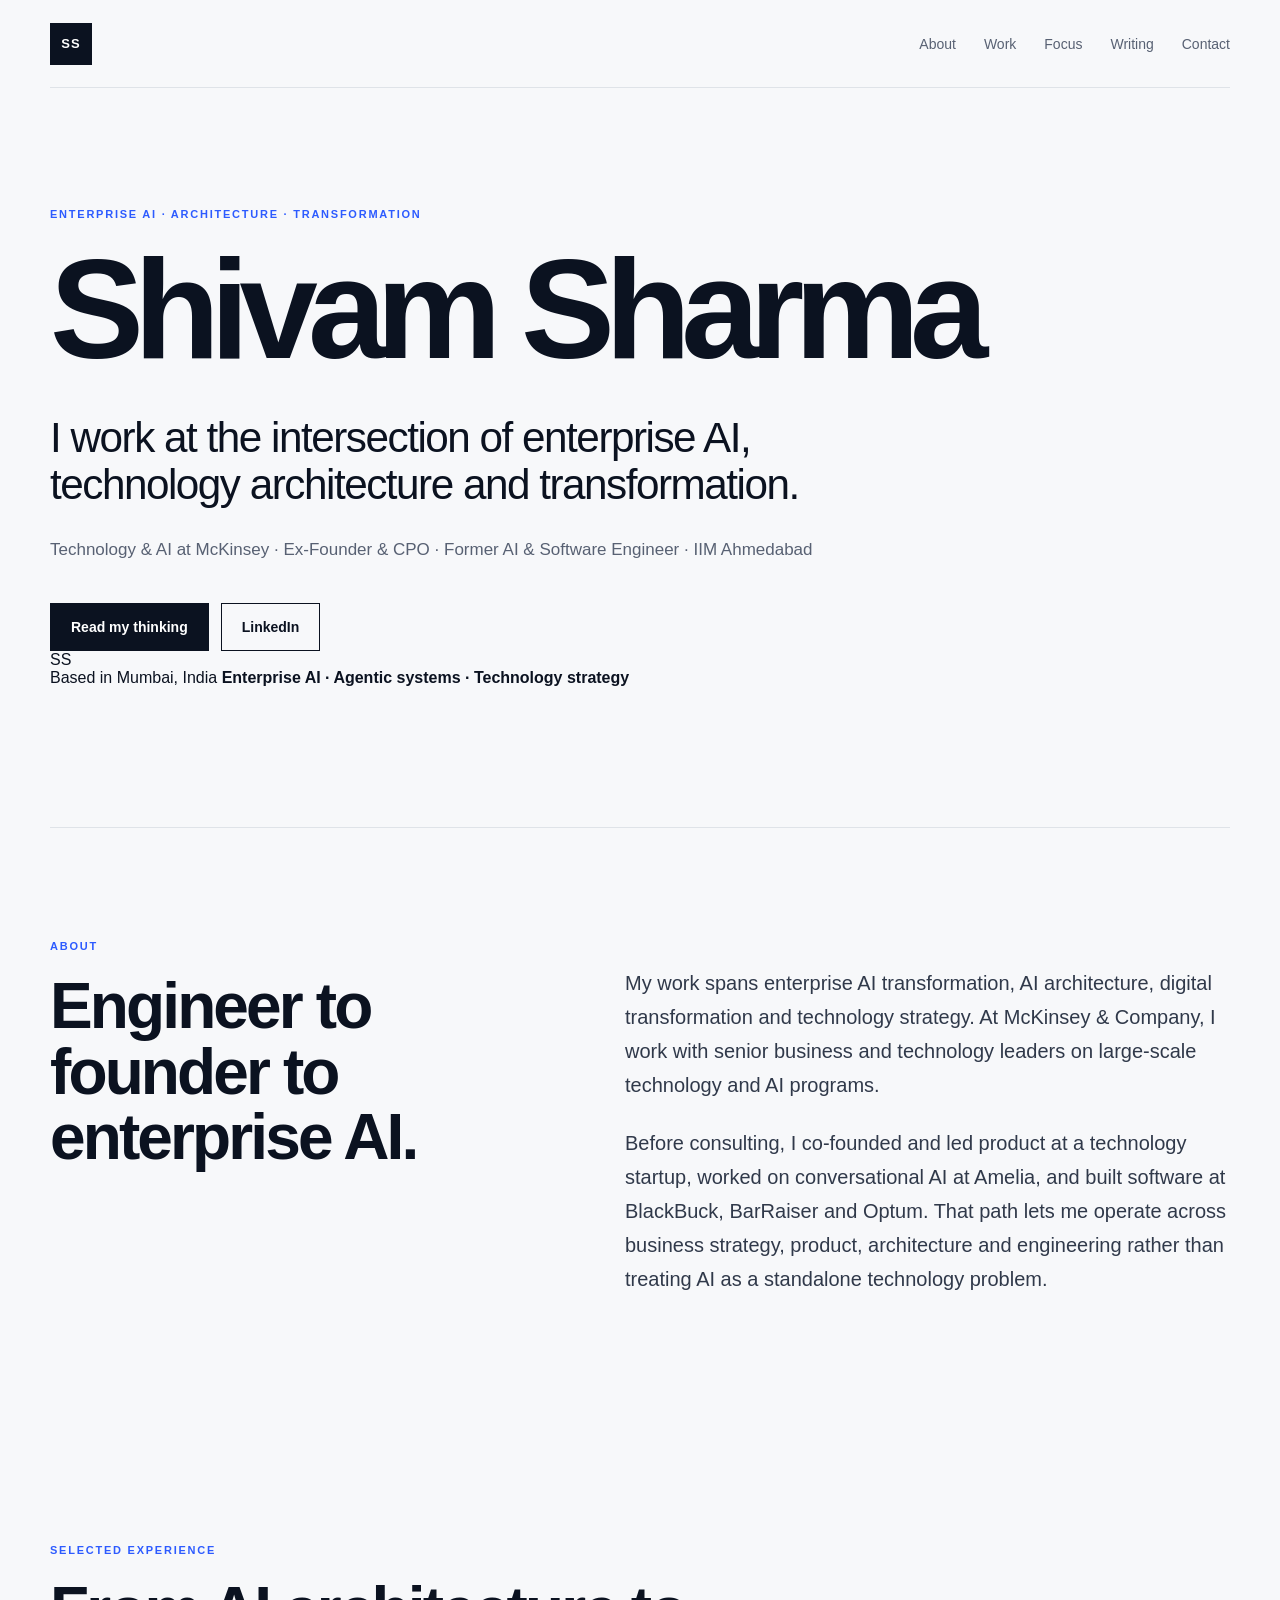
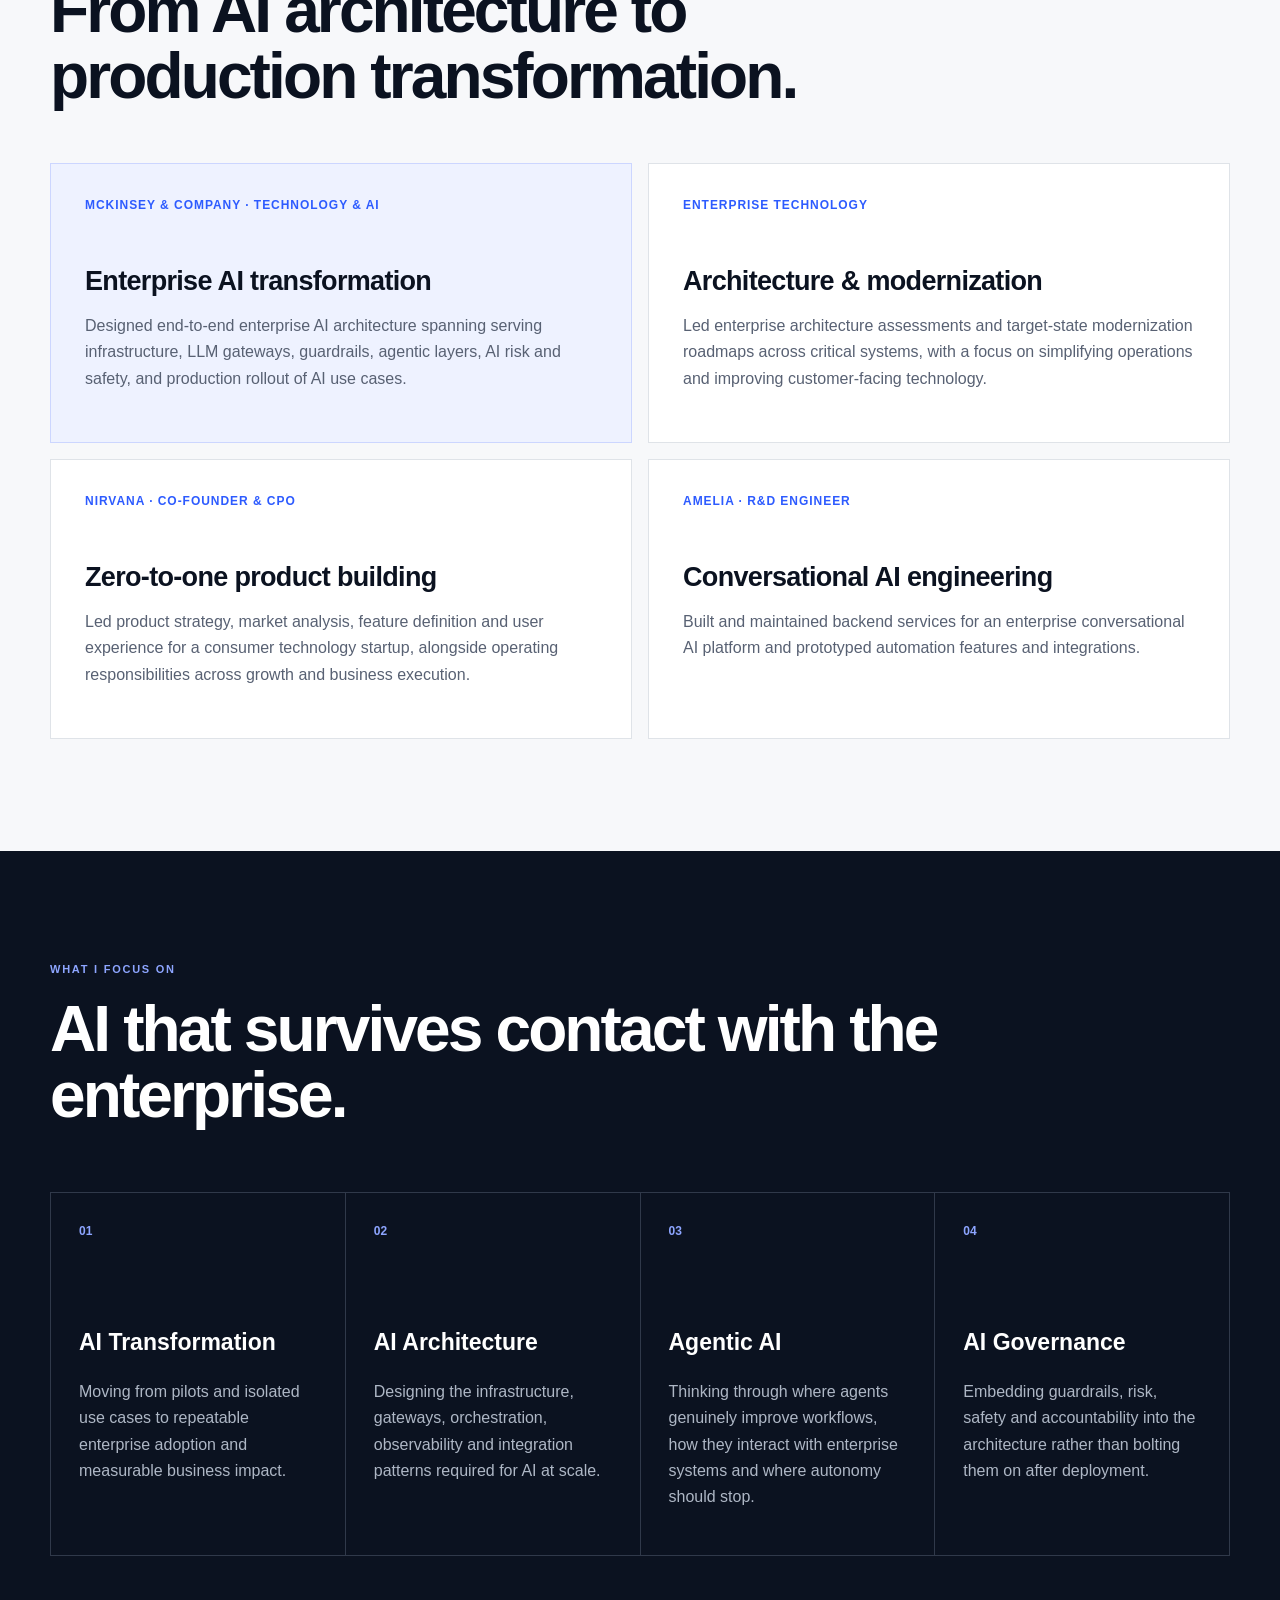
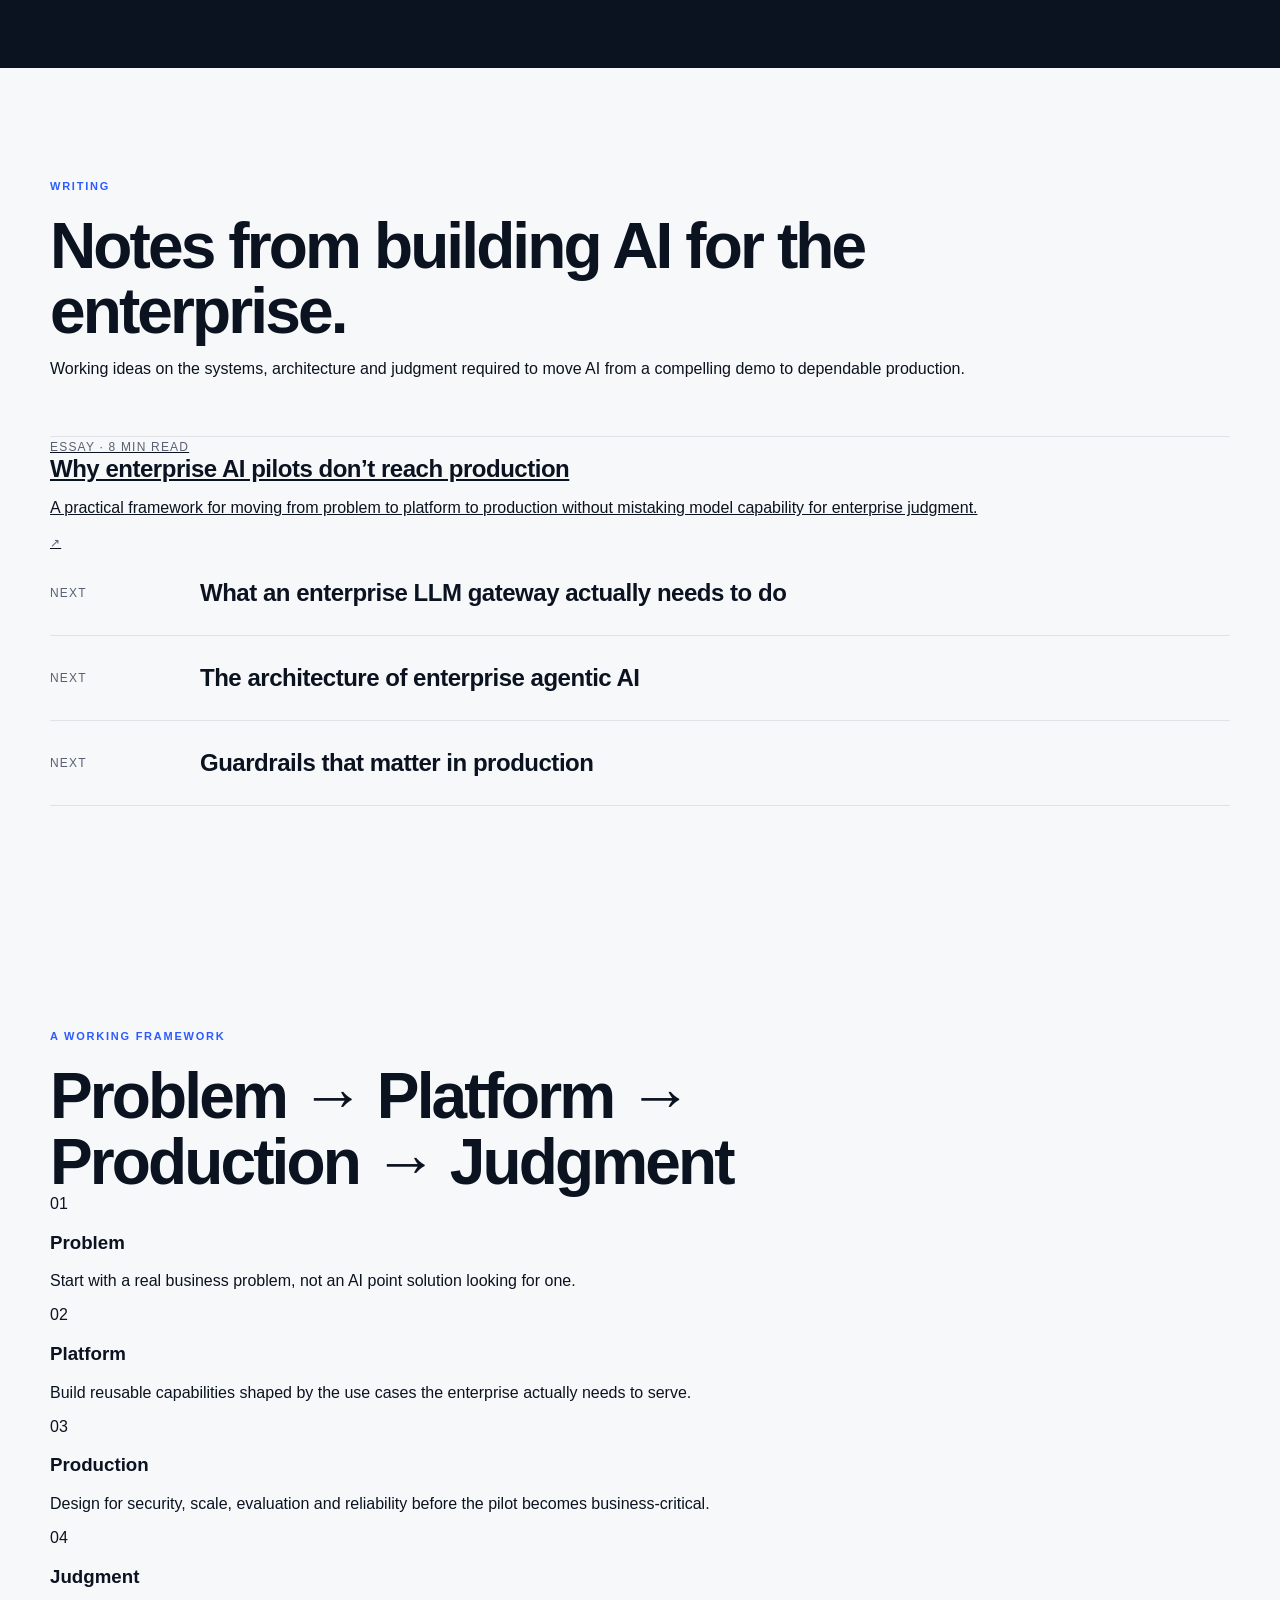
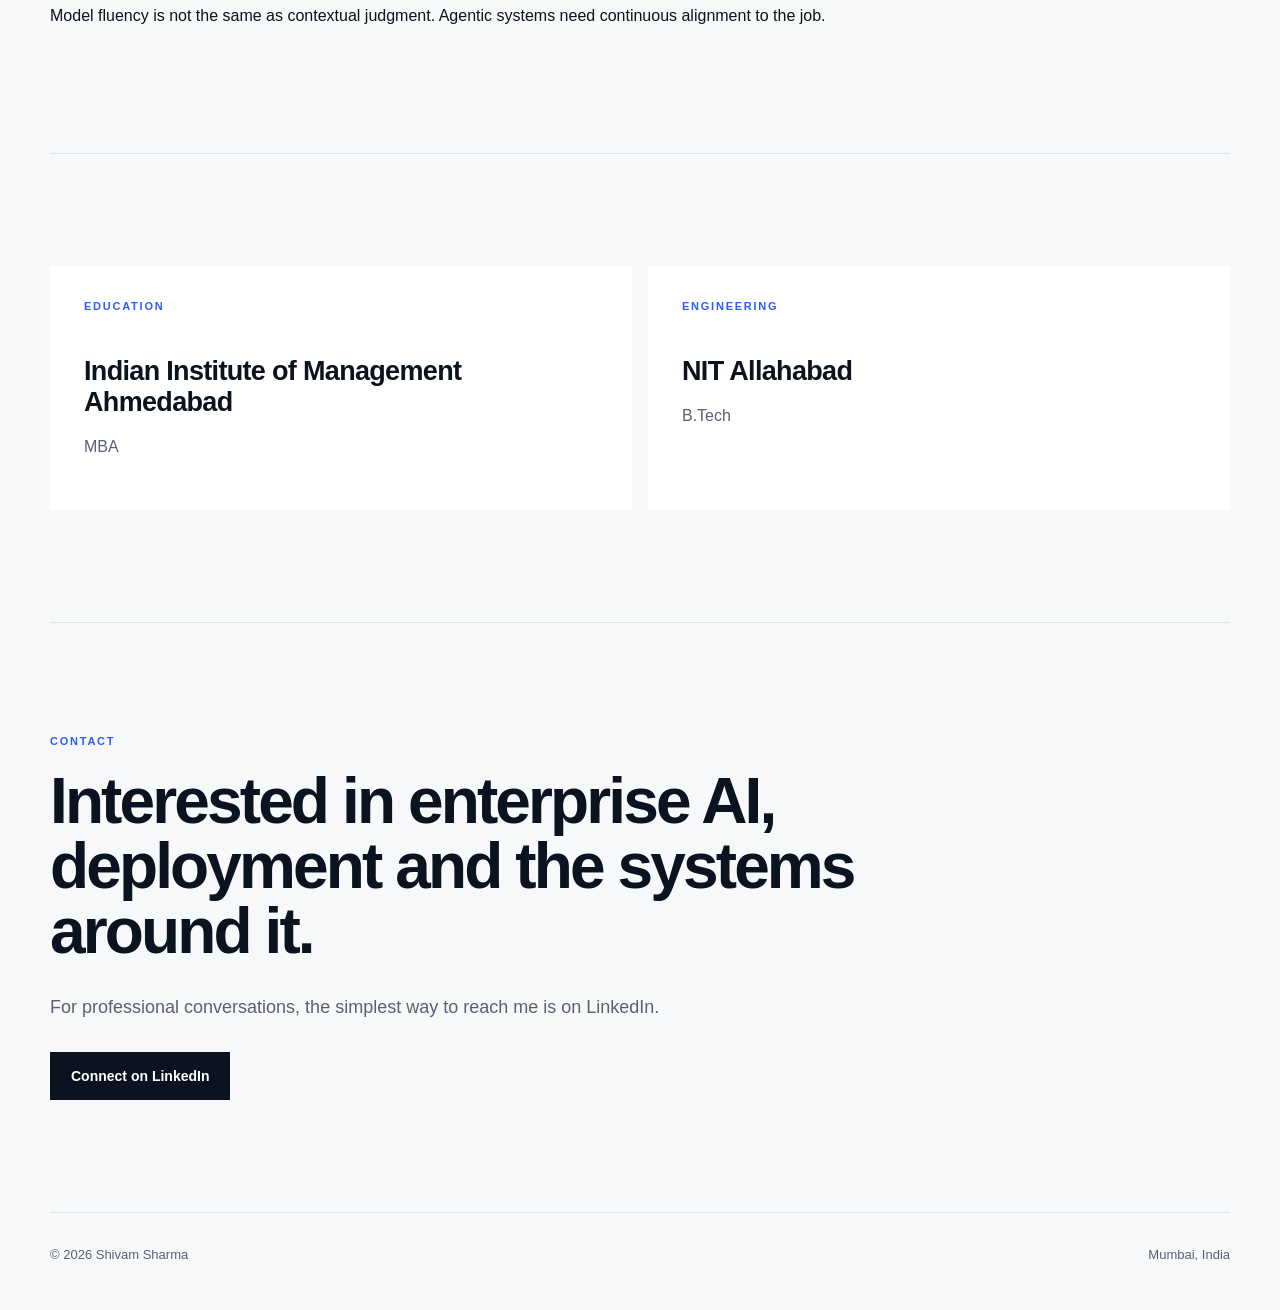
==== index.html @ 612da42a "Polish homepage layout and add first AI insight" ====
<!doctype html>
<html lang="en">
<head>
  <meta charset="utf-8" />
  <meta name="viewport" content="width=device-width, initial-scale=1" />
  <title>Shivam Sharma | Enterprise AI Transformation & Architecture</title>
  <meta name="description" content="Shivam Sharma works at the intersection of enterprise AI transformation, AI architecture and technology strategy. Technology & AI at McKinsey, former founder and CPO, former AI and software engineer, IIM Ahmedabad alumnus." />
  <meta name="robots" content="index,follow,max-image-preview:large,max-snippet:-1,max-video-preview:-1" />
  <meta name="author" content="Shivam Sharma" />
  <link rel="canonical" href="https://shivamsharma-site.vercel.app/" />
  <meta property="og:type" content="website" />
  <meta property="og:title" content="Shivam Sharma | Enterprise AI Transformation & Architecture" />
  <meta property="og:description" content="Enterprise AI transformation, AI architecture, agentic AI, technology strategy and production systems." />
  <meta property="og:url" content="https://shivamsharma-site.vercel.app/" />
  <meta property="og:locale" content="en_IN" />
  <meta name="twitter:card" content="summary" />
  <meta name="theme-color" content="#0b1220" />
  <link rel="stylesheet" href="styles.css" />
  <script type="application/ld+json">
  {
    "@context": "https://schema.org",
    "@type": "ProfilePage",
    "url": "https://shivamsharma-site.vercel.app/",
    "mainEntity": {
      "@type": "Person",
      "name": "Shivam Sharma",
      "url": "https://shivamsharma-site.vercel.app/",
      "sameAs": [
        "https://www.linkedin.com/in/moderntao",
        "https://github.com/shivamalpha"
      ],
      "jobTitle": "Technology and AI Consultant",
      "worksFor": {"@type": "Organization", "name": "McKinsey & Company"},
      "alumniOf": [
        {"@type": "CollegeOrUniversity", "name": "Indian Institute of Management Ahmedabad"},
        {"@type": "CollegeOrUniversity", "name": "NIT Allahabad"}
      ],
      "knowsAbout": [
        "Enterprise AI transformation",
        "AI architecture",
        "Agentic AI",
        "LLM gateways",
        "AI guardrails",
        "AI risk and safety",
        "Technology strategy",
        "Enterprise architecture",
        "Product management",
        "Software engineering"
      ]
    }
  }
  </script>
</head>
<body>
  <header class="site-header">
    <a class="brand" href="#top" aria-label="Shivam Sharma home">SS</a>
    <nav aria-label="Primary navigation">
      <a href="#about">About</a>
      <a href="#work">Work</a>
      <a href="#focus">Focus</a>
      <a href="#writing">Writing</a>
      <a href="#contact">Contact</a>
    </nav>
  </header>

  <main id="top">
    <section class="hero section hero-grid">
      <div class="hero-main">
        <div class="eyebrow">Enterprise AI · Architecture · Transformation</div>
        <h1>Shivam Sharma</h1>
        <p class="hero-copy">I work at the intersection of enterprise AI, technology architecture and transformation.</p>
        <p class="hero-proof">Technology & AI at McKinsey · Ex-Founder & CPO · Former AI & Software Engineer · IIM Ahmedabad</p>
        <div class="hero-actions">
          <a class="button primary" href="#writing">Read my thinking</a>
          <a class="button secondary" href="https://www.linkedin.com/in/moderntao" target="_blank" rel="noreferrer">LinkedIn</a>
        </div>
      </div>
      <aside class="hero-side" aria-label="Shivam Sharma profile">
        <div class="portrait-shell">
          <div class="portrait-placeholder">SS</div>
        </div>
        <div class="hero-side-copy">
          <span>Based in Mumbai, India</span>
          <strong>Enterprise AI · Agentic systems · Technology strategy</strong>
        </div>
      </aside>
    </section>

    <section id="about" class="section split">
      <div>
        <div class="section-label">About</div>
        <h2>Engineer to founder to enterprise AI.</h2>
      </div>
      <div class="prose">
        <p>My work spans enterprise AI transformation, AI architecture, digital transformation and technology strategy. At McKinsey & Company, I work with senior business and technology leaders on large-scale technology and AI programs.</p>
        <p>Before consulting, I co-founded and led product at a technology startup, worked on conversational AI at Amelia, and built software at BlackBuck, BarRaiser and Optum. That path lets me operate across business strategy, product, architecture and engineering rather than treating AI as a standalone technology problem.</p>
      </div>
    </section>

    <section id="work" class="section">
      <div class="section-label">Selected experience</div>
      <h2>From AI architecture to production transformation.</h2>
      <div class="cards">
        <article class="card featured">
          <div class="card-kicker">McKinsey & Company · Technology & AI</div>
          <h3>Enterprise AI transformation</h3>
          <p>Designed end-to-end enterprise AI architecture spanning serving infrastructure, LLM gateways, guardrails, agentic layers, AI risk and safety, and production rollout of AI use cases.</p>
        </article>
        <article class="card">
          <div class="card-kicker">Enterprise technology</div>
          <h3>Architecture & modernization</h3>
          <p>Led enterprise architecture assessments and target-state modernization roadmaps across critical systems, with a focus on simplifying operations and improving customer-facing technology.</p>
        </article>
        <article class="card">
          <div class="card-kicker">Nirvana · Co-Founder & CPO</div>
          <h3>Zero-to-one product building</h3>
          <p>Led product strategy, market analysis, feature definition and user experience for a consumer technology startup, alongside operating responsibilities across growth and business execution.</p>
        </article>
        <article class="card">
          <div class="card-kicker">Amelia · R&D Engineer</div>
          <h3>Conversational AI engineering</h3>
          <p>Built and maintained backend services for an enterprise conversational AI platform and prototyped automation features and integrations.</p>
        </article>
      </div>
    </section>

    <section id="focus" class="section dark-section">
      <div class="section-label">What I focus on</div>
      <h2>AI that survives contact with the enterprise.</h2>
      <div class="focus-grid">
        <div><span>01</span><h3>AI Transformation</h3><p>Moving from pilots and isolated use cases to repeatable enterprise adoption and measurable business impact.</p></div>
        <div><span>02</span><h3>AI Architecture</h3><p>Designing the infrastructure, gateways, orchestration, observability and integration patterns required for AI at scale.</p></div>
        <div><span>03</span><h3>Agentic AI</h3><p>Thinking through where agents genuinely improve workflows, how they interact with enterprise systems and where autonomy should stop.</p></div>
        <div><span>04</span><h3>AI Governance</h3><p>Embedding guardrails, risk, safety and accountability into the architecture rather than bolting them on after deployment.</p></div>
      </div>
    </section>

    <section id="writing" class="section">
      <div class="section-label">Writing</div>
      <div class="section-heading-row">
        <h2>Notes from building AI for the enterprise.</h2>
        <p>Working ideas on the systems, architecture and judgment required to move AI from a compelling demo to dependable production.</p>
      </div>
      <div class="writing-list">
        <a class="writing-feature" href="enterprise-ai-pilots-production.html">
          <span class="writing-meta">Essay · 8 min read</span>
          <div>
            <h3>Why enterprise AI pilots don’t reach production</h3>
            <p>A practical framework for moving from problem to platform to production without mistaking model capability for enterprise judgment.</p>
          </div>
          <span class="writing-arrow" aria-hidden="true">↗</span>
        </a>
        <article><span>Next</span><h3>What an enterprise LLM gateway actually needs to do</h3></article>
        <article><span>Next</span><h3>The architecture of enterprise agentic AI</h3></article>
        <article><span>Next</span><h3>Guardrails that matter in production</h3></article>
      </div>
    </section>

    <section class="section framework-preview">
      <div class="section-label">A working framework</div>
      <h2>Problem → Platform → Production → Judgment</h2>
      <div class="framework-grid">
        <div><span>01</span><h3>Problem</h3><p>Start with a real business problem, not an AI point solution looking for one.</p></div>
        <div><span>02</span><h3>Platform</h3><p>Build reusable capabilities shaped by the use cases the enterprise actually needs to serve.</p></div>
        <div><span>03</span><h3>Production</h3><p>Design for security, scale, evaluation and reliability before the pilot becomes business-critical.</p></div>
        <div><span>04</span><h3>Judgment</h3><p>Model fluency is not the same as contextual judgment. Agentic systems need continuous alignment to the job.</p></div>
      </div>
    </section>

    <section id="credentials" class="section credentials">
      <div>
        <div class="section-label">Education</div>
        <h3>Indian Institute of Management Ahmedabad</h3>
        <p>MBA</p>
      </div>
      <div>
        <div class="section-label">Engineering</div>
        <h3>NIT Allahabad</h3>
        <p>B.Tech</p>
      </div>
    </section>

    <section id="contact" class="section contact">
      <div class="section-label">Contact</div>
      <h2>Interested in enterprise AI, deployment and the systems around it.</h2>
      <p>For professional conversations, the simplest way to reach me is on LinkedIn.</p>
      <a class="button primary" href="https://www.linkedin.com/in/moderntao" target="_blank" rel="noreferrer">Connect on LinkedIn</a>
    </section>
  </main>

  <footer>
    <span>© 2026 Shivam Sharma</span>
    <span>Mumbai, India</span>
  </footer>
</body>
</html>
---- styles.css ----
:root {
  --ink: #0b1220;
  --muted: #586173;
  --paper: #f7f8fa;
  --white: #ffffff;
  --line: #dfe3e8;
  --accent: #2d5bff;
  --soft: #eef2ff;
  --max: 1180px;
}

* { box-sizing: border-box; }
html { scroll-behavior: smooth; }
body {
  margin: 0;
  background: var(--paper);
  color: var(--ink);
  font-family: Inter, ui-sans-serif, -apple-system, BlinkMacSystemFont, "Segoe UI", sans-serif;
  -webkit-font-smoothing: antialiased;
}
a { color: inherit; }

.site-header {
  width: min(calc(100% - 48px), var(--max));
  margin: 0 auto;
  height: 88px;
  display: flex;
  align-items: center;
  justify-content: space-between;
  border-bottom: 1px solid var(--line);
}
.brand {
  width: 42px;
  height: 42px;
  display: grid;
  place-items: center;
  background: var(--ink);
  color: white;
  font-size: 13px;
  font-weight: 800;
  letter-spacing: .08em;
  text-decoration: none;
}
nav { display: flex; gap: 28px; }
nav a { font-size: 14px; text-decoration: none; color: var(--muted); }
nav a:hover { color: var(--ink); }

.section {
  width: min(calc(100% - 48px), var(--max));
  margin: 0 auto;
  padding: 112px 0;
}
.hero { padding-top: 120px; padding-bottom: 140px; }
.eyebrow, .section-label {
  text-transform: uppercase;
  letter-spacing: .16em;
  font-size: 11px;
  font-weight: 800;
  color: var(--accent);
}
.hero h1 {
  font-size: clamp(68px, 11vw, 148px);
  line-height: .88;
  letter-spacing: -.07em;
  margin: 28px 0 42px;
  max-width: 1000px;
}
.hero-copy {
  font-size: clamp(25px, 3.3vw, 46px);
  line-height: 1.12;
  letter-spacing: -.035em;
  max-width: 860px;
  margin: 0;
}
.hero-proof {
  margin: 28px 0 0;
  max-width: 820px;
  color: var(--muted);
  font-size: 17px;
  line-height: 1.7;
}
.hero-actions { display: flex; gap: 12px; margin-top: 38px; }
.button {
  display: inline-flex;
  align-items: center;
  justify-content: center;
  min-height: 48px;
  padding: 0 20px;
  border: 1px solid var(--ink);
  text-decoration: none;
  font-size: 14px;
  font-weight: 700;
}
.button.primary { background: var(--ink); color: white; }
.button.primary:hover { background: var(--accent); border-color: var(--accent); }
.button.secondary:hover { background: var(--white); }

.split {
  display: grid;
  grid-template-columns: .9fr 1.1fr;
  gap: 80px;
  border-top: 1px solid var(--line);
}
h2 {
  font-size: clamp(38px, 5vw, 68px);
  line-height: 1.02;
  letter-spacing: -.045em;
  margin: 22px 0 0;
  max-width: 900px;
}
.prose { padding-top: 26px; }
.prose p {
  font-size: 20px;
  line-height: 1.7;
  color: #30394a;
  margin: 0 0 24px;
}
.cards {
  display: grid;
  grid-template-columns: repeat(2, 1fr);
  gap: 16px;
  margin-top: 54px;
}
.card {
  background: var(--white);
  border: 1px solid var(--line);
  padding: 34px;
  min-height: 280px;
}
.card.featured { background: var(--soft); border-color: #ccd6ff; }
.card-kicker { font-size: 12px; font-weight: 800; color: var(--accent); text-transform: uppercase; letter-spacing: .08em; }
.card h3, .credentials h3 {
  font-size: 27px;
  letter-spacing: -.025em;
  margin: 54px 0 14px;
}
.card p, .focus-grid p, .credentials p, .contact p {
  color: var(--muted);
  line-height: 1.65;
  font-size: 16px;
}
.dark-section {
  width: 100%;
  max-width: none;
  padding-left: max(24px, calc((100vw - var(--max)) / 2));
  padding-right: max(24px, calc((100vw - var(--max)) / 2));
  background: var(--ink);
  color: white;
}
.dark-section .section-label { color: #8da5ff; }
.focus-grid {
  display: grid;
  grid-template-columns: repeat(4, 1fr);
  gap: 1px;
  margin-top: 64px;
  background: #30394a;
  border: 1px solid #30394a;
}
.focus-grid > div { background: var(--ink); padding: 28px; min-height: 300px; }
.focus-grid span { color: #8da5ff; font-size: 12px; font-weight: 800; }
.focus-grid h3 { margin-top: 90px; font-size: 23px; }
.focus-grid p { color: #aeb7c5; }
.writing-list { margin-top: 58px; border-top: 1px solid var(--line); }
.writing-list article {
  display: grid;
  grid-template-columns: 150px 1fr;
  align-items: center;
  padding: 28px 0;
  border-bottom: 1px solid var(--line);
}
.writing-list span { color: var(--muted); font-size: 12px; text-transform: uppercase; letter-spacing: .1em; }
.writing-list h3 { margin: 0; font-size: 24px; letter-spacing: -.02em; }
.credentials {
  display: grid;
  grid-template-columns: repeat(2, 1fr);
  gap: 16px;
  border-top: 1px solid var(--line);
}
.credentials > div { background: var(--white); padding: 34px; }
.credentials h3 { margin-top: 44px; }
.contact { border-top: 1px solid var(--line); }
.contact p { max-width: 620px; margin: 28px 0 30px; font-size: 18px; }
footer {
  width: min(calc(100% - 48px), var(--max));
  margin: 0 auto;
  padding: 34px 0 48px;
  border-top: 1px solid var(--line);
  display: flex;
  justify-content: space-between;
  color: var(--muted);
  font-size: 13px;
}

@media (max-width: 820px) {
  .site-header { width: min(calc(100% - 32px), var(--max)); }
  nav { gap: 16px; }
  nav a:nth-child(2), nav a:nth-child(3), nav a:nth-child(4) { display: none; }
  .section { width: min(calc(100% - 32px), var(--max)); padding: 80px 0; }
  .hero { padding-top: 88px; padding-bottom: 100px; }
  .hero h1 { font-size: clamp(60px, 20vw, 96px); }
  .split, .cards, .credentials { grid-template-columns: 1fr; gap: 20px; }
  .split { gap: 32px; }
  .focus-grid { grid-template-columns: 1fr; }
  .focus-grid > div { min-height: 220px; }
  .focus-grid h3 { margin-top: 48px; }
  .writing-list article { grid-template-columns: 1fr; gap: 12px; }
  footer { width: min(calc(100% - 32px), var(--max)); }
}
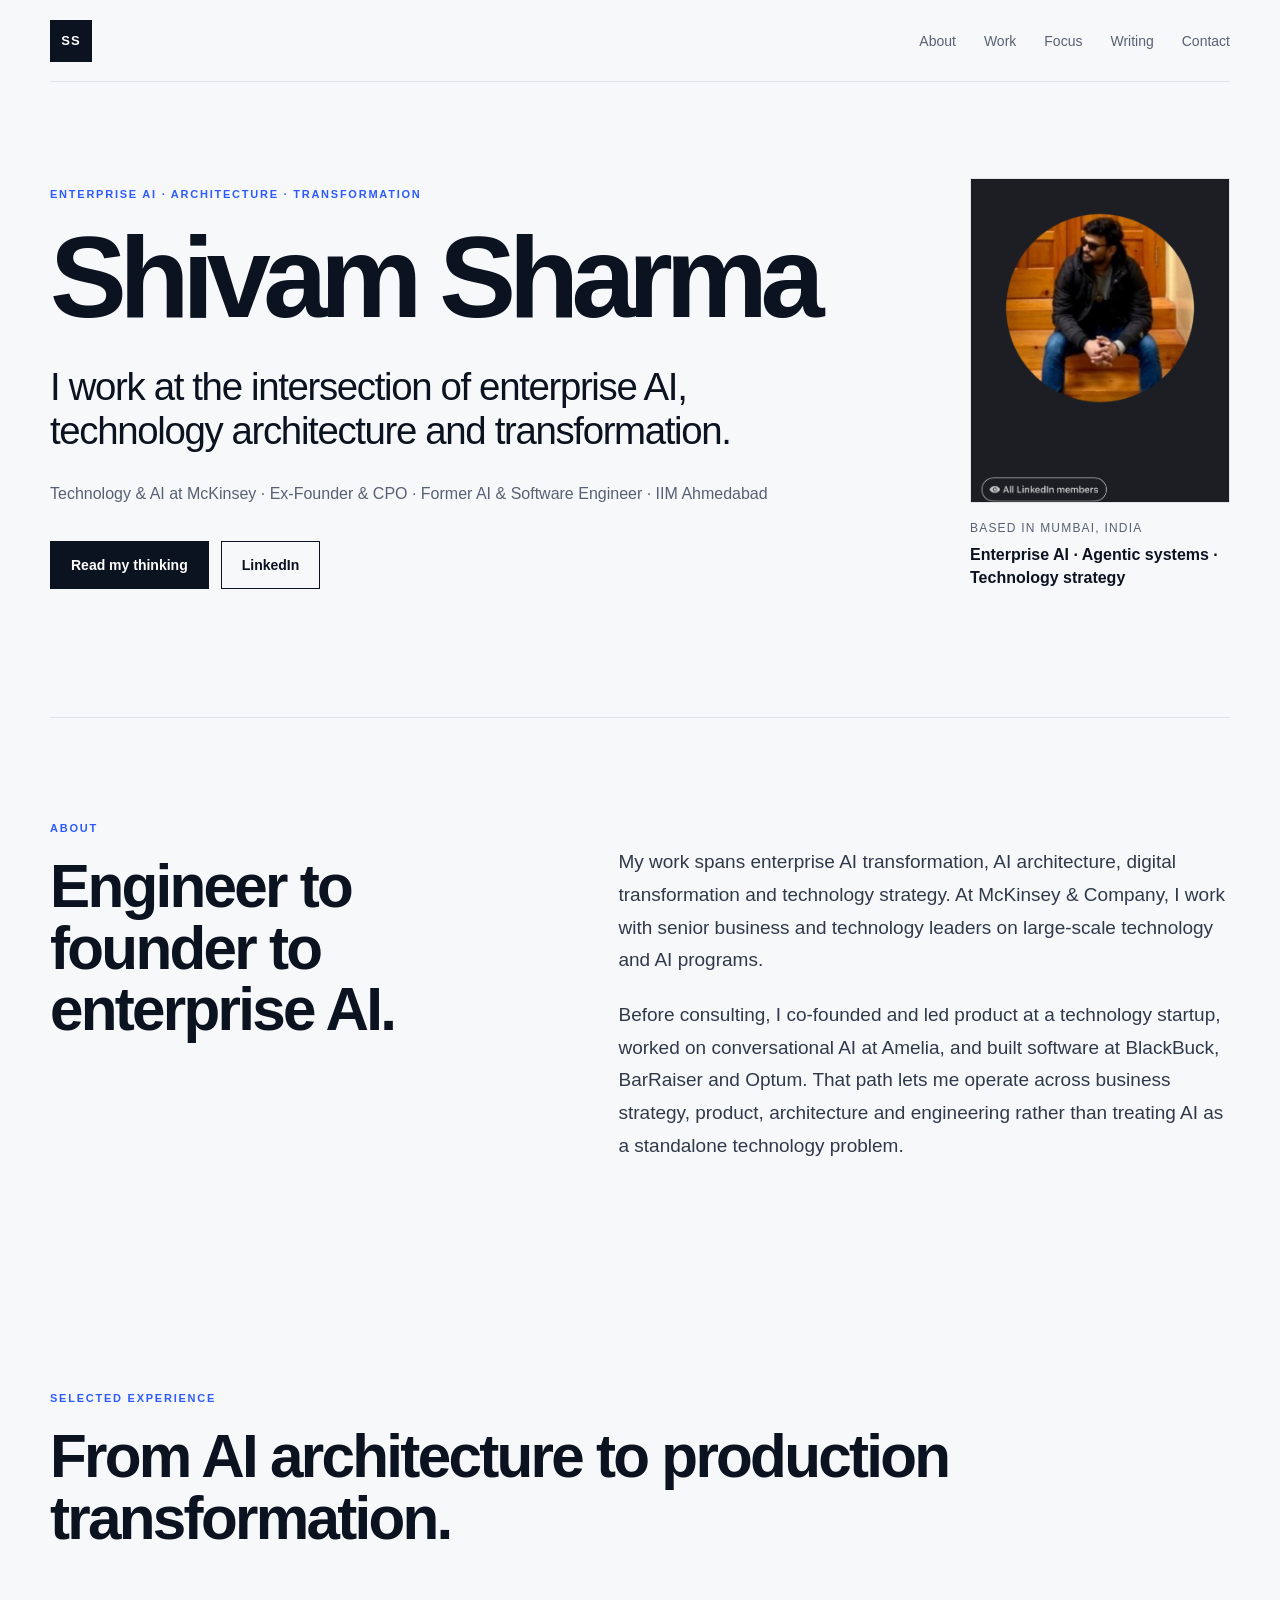
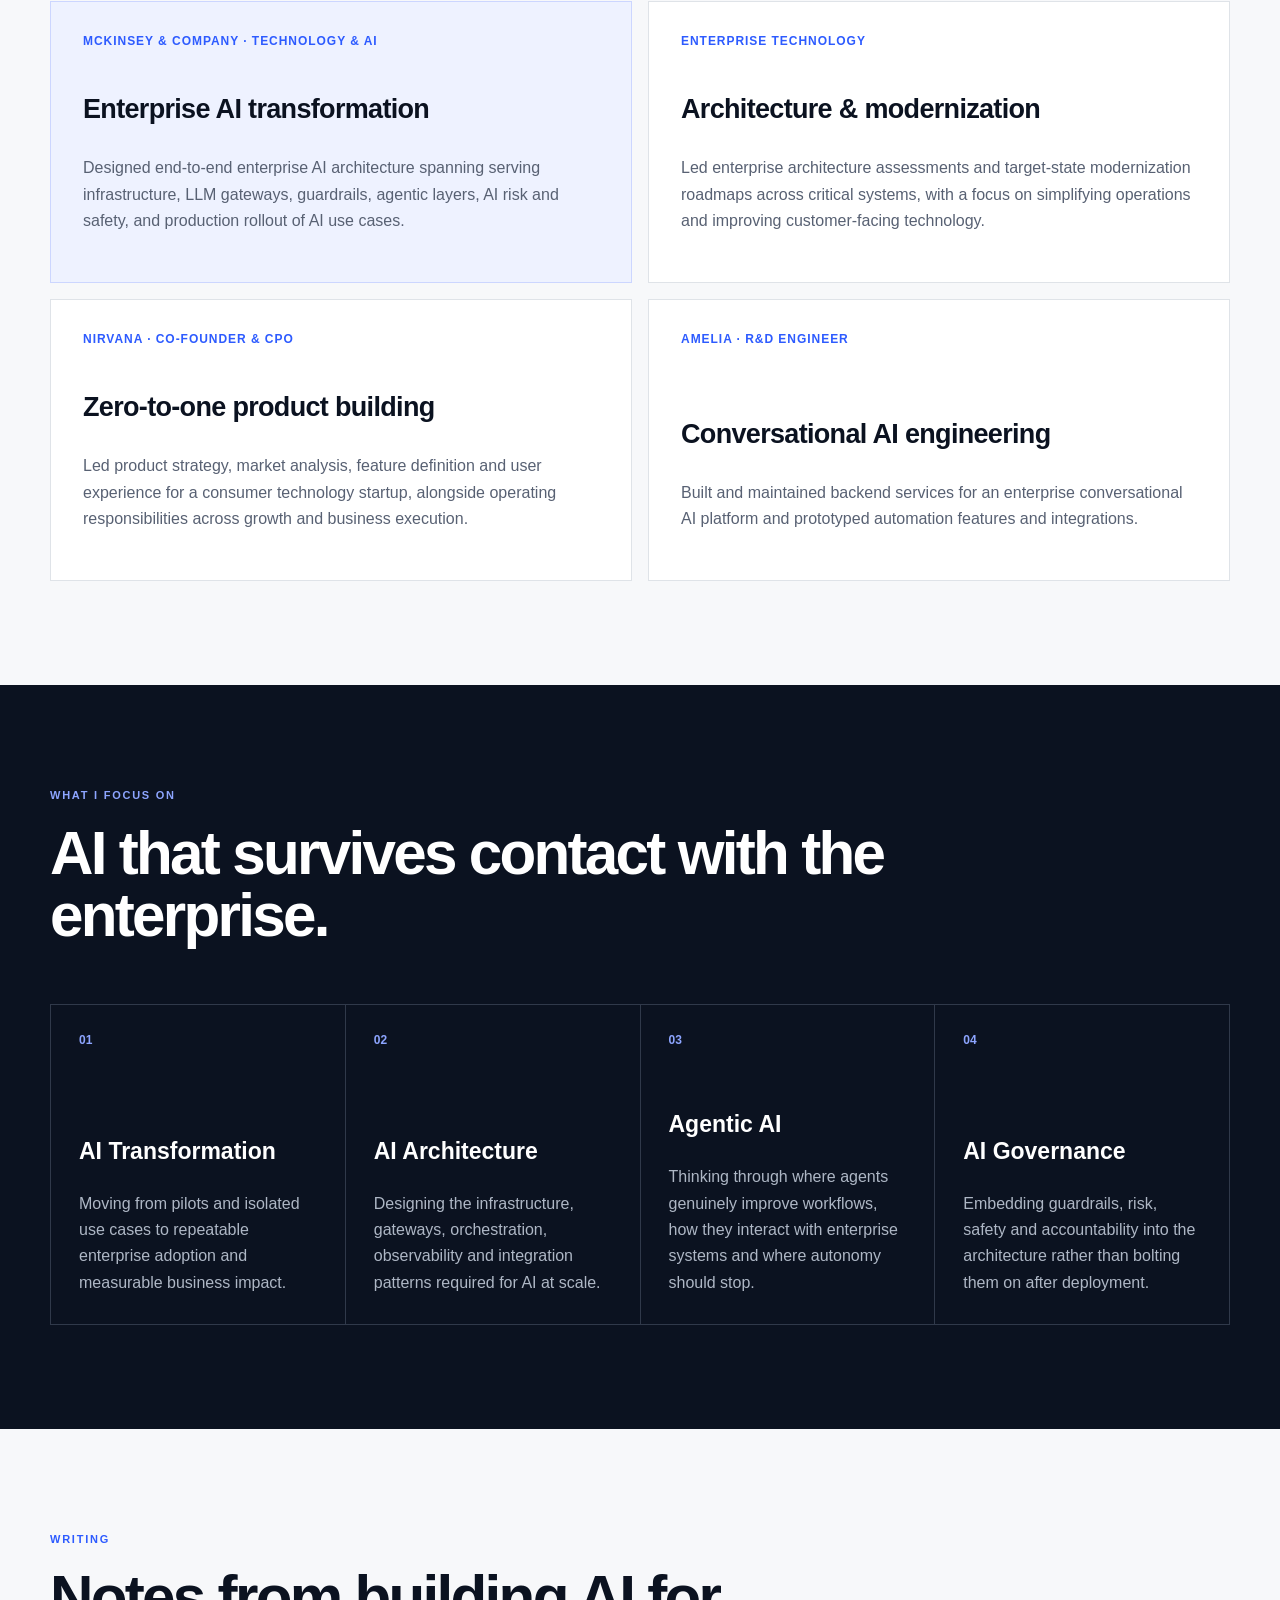
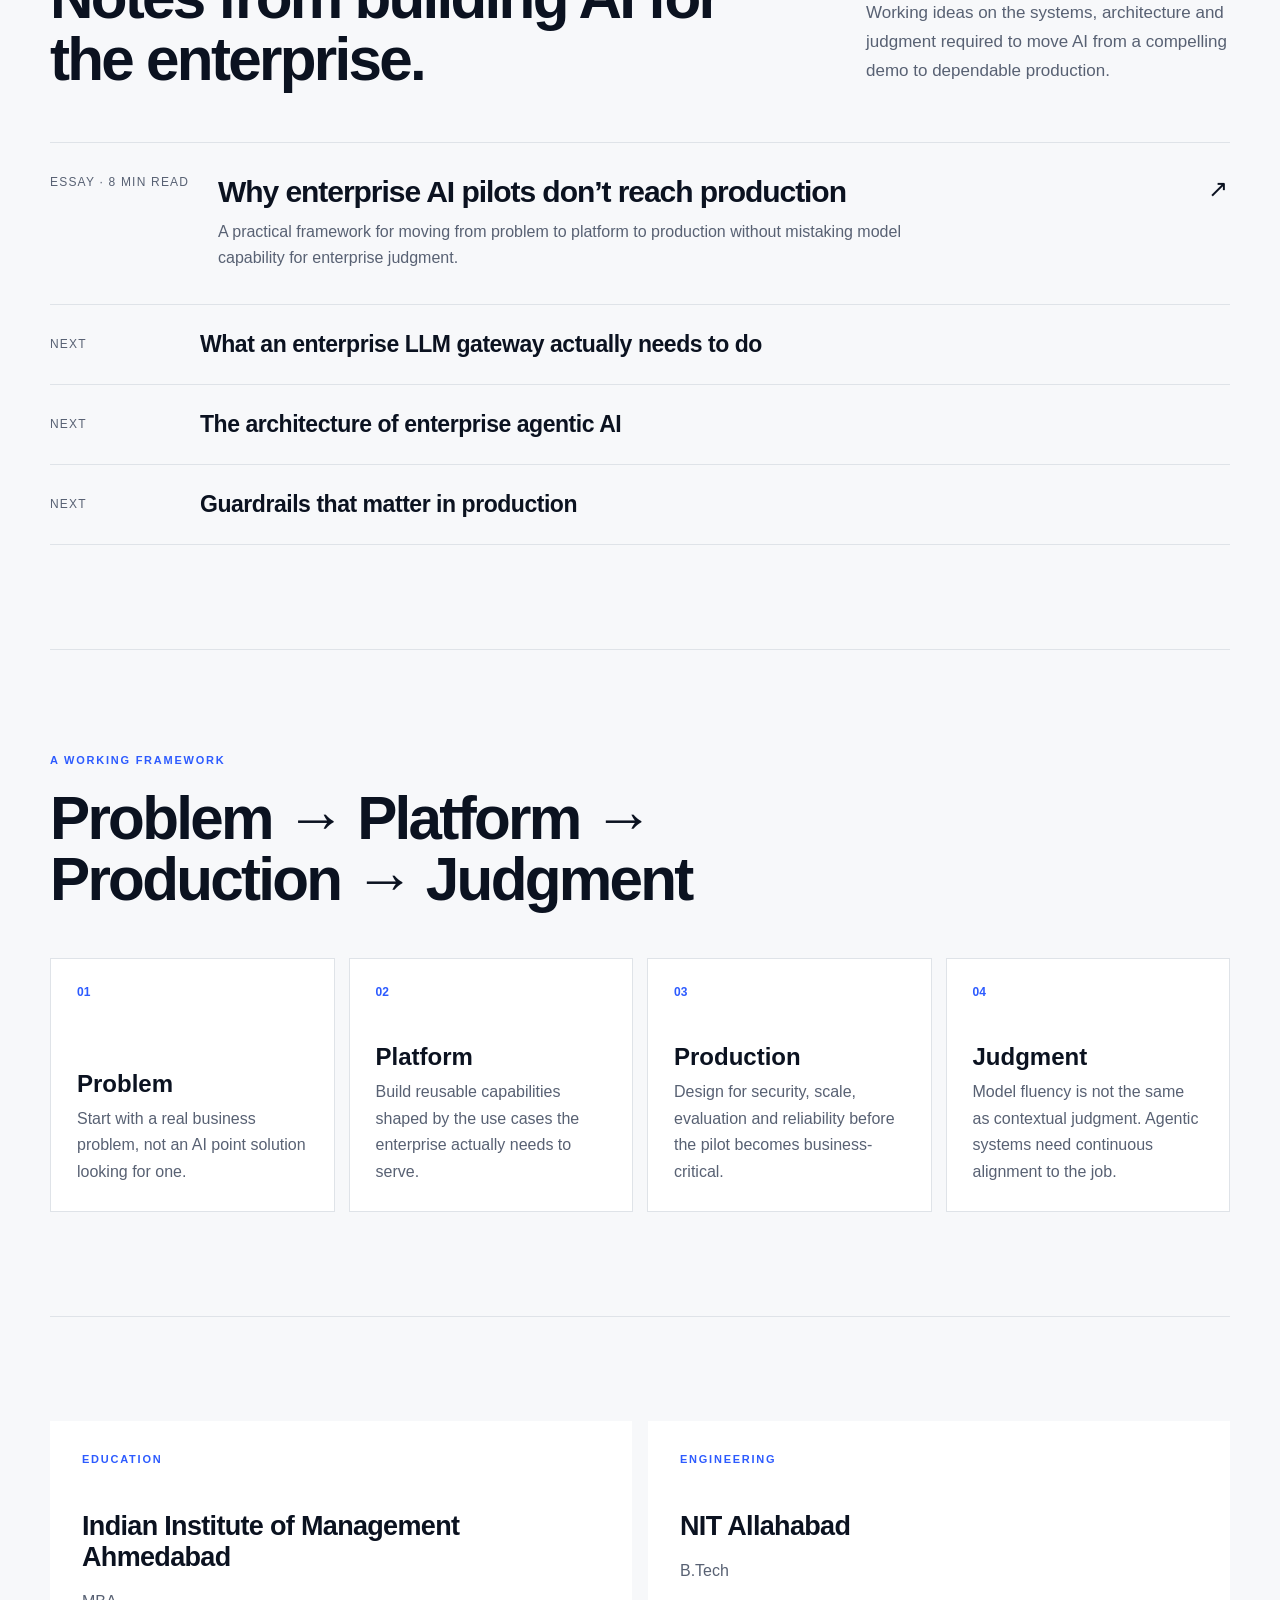
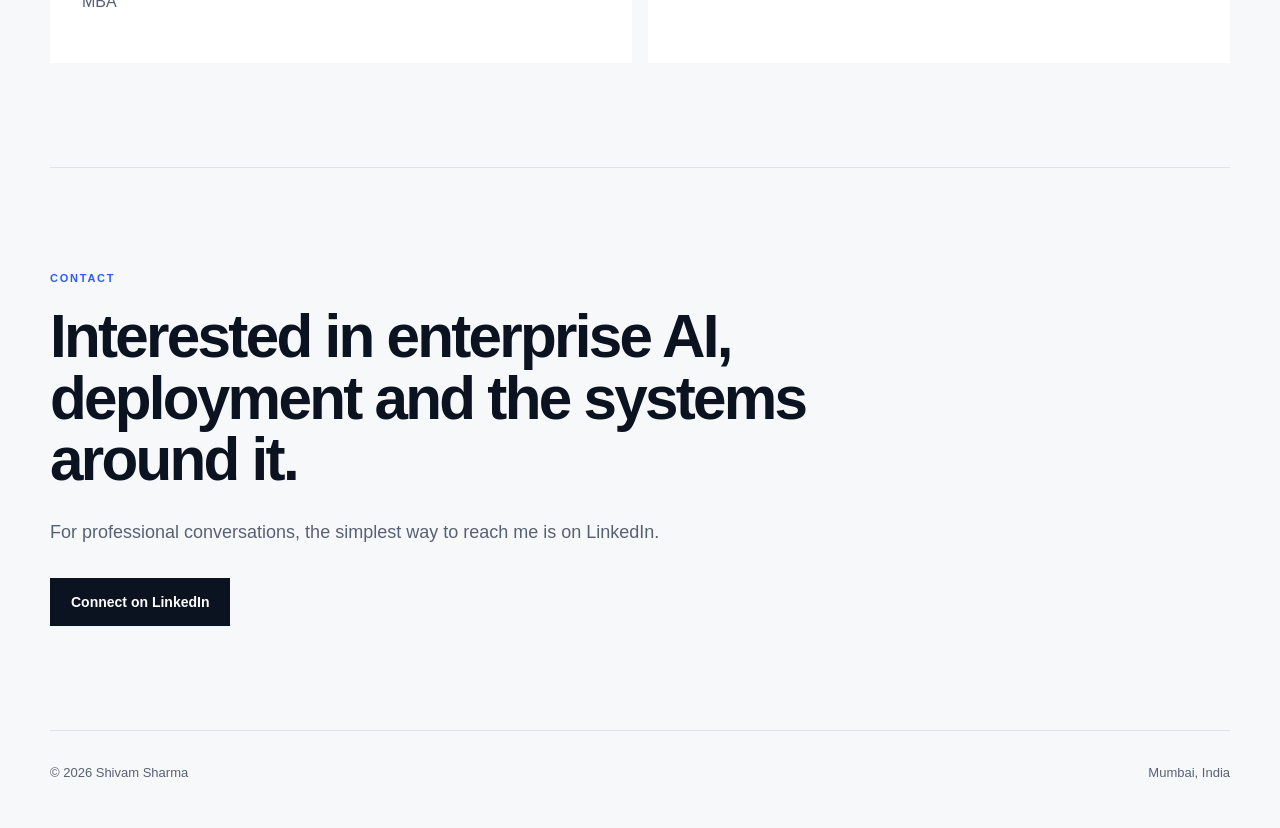
==== commit c0fc1311: "Use profile photo in hero" ====
--- a/index.html
+++ b/index.html
@@ -12,8 +12,10 @@
   <meta property="og:title" content="Shivam Sharma | Enterprise AI Transformation & Architecture" />
   <meta property="og:description" content="Enterprise AI transformation, AI architecture, agentic AI, technology strategy and production systems." />
   <meta property="og:url" content="https://shivamsharma-site.vercel.app/" />
+  <meta property="og:image" content="https://shivamsharma-site.vercel.app/IMG_3836.png" />
   <meta property="og:locale" content="en_IN" />
-  <meta name="twitter:card" content="summary" />
+  <meta name="twitter:card" content="summary_large_image" />
+  <meta name="twitter:image" content="https://shivamsharma-site.vercel.app/IMG_3836.png" />
   <meta name="theme-color" content="#0b1220" />
   <link rel="stylesheet" href="styles.css" />
   <script type="application/ld+json">
@@ -25,6 +27,7 @@
       "@type": "Person",
       "name": "Shivam Sharma",
       "url": "https://shivamsharma-site.vercel.app/",
+      "image": "https://shivamsharma-site.vercel.app/IMG_3836.png",
       "sameAs": [
         "https://www.linkedin.com/in/moderntao",
         "https://github.com/shivamalpha"
@@ -77,7 +80,7 @@
       </div>
       <aside class="hero-side" aria-label="Shivam Sharma profile">
         <div class="portrait-shell">
-          <div class="portrait-placeholder">SS</div>
+          <img src="IMG_3836.png" alt="Shivam Sharma" loading="eager" fetchpriority="high" />
         </div>
         <div class="hero-side-copy">
           <span>Based in Mumbai, India</span>
--- a/styles.css
+++ b/styles.css
@@ -11,198 +11,79 @@
 
 * { box-sizing: border-box; }
 html { scroll-behavior: smooth; }
-body {
-  margin: 0;
-  background: var(--paper);
-  color: var(--ink);
-  font-family: Inter, ui-sans-serif, -apple-system, BlinkMacSystemFont, "Segoe UI", sans-serif;
-  -webkit-font-smoothing: antialiased;
+body { margin:0; background:var(--paper); color:var(--ink); font-family:Inter,ui-sans-serif,-apple-system,BlinkMacSystemFont,"Segoe UI",sans-serif; -webkit-font-smoothing:antialiased; overflow-x:hidden; }
+a { color:inherit; }
+.site-header { width:min(calc(100% - 48px),var(--max)); margin:0 auto; min-height:82px; display:flex; align-items:center; justify-content:space-between; border-bottom:1px solid var(--line); }
+.brand { width:42px;height:42px;display:grid;place-items:center;background:var(--ink);color:white;font-size:13px;font-weight:800;letter-spacing:.08em;text-decoration:none; }
+nav { display:flex;gap:28px;align-items:center; } nav a { font-size:14px;text-decoration:none;color:var(--muted); } nav a:hover { color:var(--ink); }
+.section { width:min(calc(100% - 48px),var(--max));margin:0 auto;padding:104px 0; }
+.hero { padding-top:96px;padding-bottom:128px; }
+.hero-grid { display:grid;grid-template-columns:minmax(0,1.55fr) minmax(260px,.45fr);gap:72px;align-items:end; }
+.hero-main { min-width:0; }
+.eyebrow,.section-label { text-transform:uppercase;letter-spacing:.16em;font-size:11px;font-weight:800;color:var(--accent); }
+.hero h1 { font-size:clamp(64px,9vw,126px);line-height:.9;letter-spacing:-.065em;margin:26px 0 36px;max-width:940px; }
+.hero-copy { font-size:clamp(24px,3vw,40px);line-height:1.14;letter-spacing:-.035em;max-width:790px;margin:0; }
+.hero-proof { margin:28px 0 0;max-width:780px;color:var(--muted);font-size:16px;line-height:1.65; }
+.hero-actions { display:flex;gap:12px;margin-top:34px;flex-wrap:wrap; }
+.hero-side { align-self:stretch;display:flex;flex-direction:column;justify-content:flex-end; }
+.portrait-shell { width:100%;aspect-ratio:4/5;background:#e9edf3;overflow:hidden;border:1px solid var(--line); }
+.portrait-shell img { width:100%;height:100%;object-fit:cover;display:block; }
+.portrait-placeholder { width:100%;height:100%;display:grid;place-items:center;font-size:58px;font-weight:800;letter-spacing:-.05em;color:#c0c6d0;background:linear-gradient(145deg,#eef1f5,#dde3eb); }
+.hero-side-copy { padding-top:18px;display:grid;gap:8px; } .hero-side-copy span { font-size:12px;color:var(--muted);text-transform:uppercase;letter-spacing:.1em; } .hero-side-copy strong { font-size:16px;line-height:1.45; }
+.button { display:inline-flex;align-items:center;justify-content:center;min-height:48px;padding:0 20px;border:1px solid var(--ink);text-decoration:none;font-size:14px;font-weight:700; }
+.button.primary { background:var(--ink);color:white; } .button.primary:hover { background:var(--accent);border-color:var(--accent); } .button.secondary:hover { background:var(--white); }
+.split { display:grid;grid-template-columns:.88fr 1.12fr;gap:88px;border-top:1px solid var(--line);align-items:start; }
+h2 { font-size:clamp(38px,4.7vw,64px);line-height:1.02;letter-spacing:-.045em;margin:22px 0 0;max-width:900px; }
+.prose { padding-top:24px;max-width:680px; } .prose p { font-size:19px;line-height:1.72;color:#30394a;margin:0 0 22px; }
+.cards { display:grid;grid-template-columns:repeat(2,1fr);gap:16px;margin-top:52px; }
+.card { background:var(--white);border:1px solid var(--line);padding:32px;min-height:278px;display:flex;flex-direction:column; }
+.card.featured { background:var(--soft);border-color:#ccd6ff; } .card-kicker { font-size:12px;font-weight:800;color:var(--accent);text-transform:uppercase;letter-spacing:.08em; }
+.card h3,.credentials h3 { font-size:27px;letter-spacing:-.025em;margin:auto 0 14px;padding-top:46px; }
+.card p,.focus-grid p,.credentials p,.contact p,.framework-grid p { color:var(--muted);line-height:1.65;font-size:16px; }
+.dark-section { width:100%;max-width:none;padding-left:max(24px,calc((100vw - var(--max))/2));padding-right:max(24px,calc((100vw - var(--max))/2));background:var(--ink);color:white; }
+.dark-section .section-label { color:#8da5ff; }
+.focus-grid { display:grid;grid-template-columns:repeat(4,1fr);gap:1px;margin-top:58px;background:#30394a;border:1px solid #30394a; }
+.focus-grid>div { background:var(--ink);padding:28px;min-height:286px;display:flex;flex-direction:column; }
+.focus-grid span { color:#8da5ff;font-size:12px;font-weight:800; } .focus-grid h3 { margin:auto 0 10px;padding-top:64px;font-size:23px; } .focus-grid p { color:#aeb7c5;margin-bottom:0; }
+.section-heading-row { display:grid;grid-template-columns:1.35fr .65fr;gap:60px;align-items:end; } .section-heading-row>p { margin:0 0 4px;color:var(--muted);line-height:1.7;font-size:17px;max-width:430px; }
+.writing-list { margin-top:52px;border-top:1px solid var(--line); } .writing-list article { display:grid;grid-template-columns:150px 1fr;align-items:center;padding:26px 0;border-bottom:1px solid var(--line); }
+.writing-list span { color:var(--muted);font-size:12px;text-transform:uppercase;letter-spacing:.1em; } .writing-list h3 { margin:0;font-size:23px;letter-spacing:-.02em; }
+.writing-feature { display:grid;grid-template-columns:150px 1fr 40px;gap:18px;align-items:start;text-decoration:none;padding:32px 0;border-bottom:1px solid var(--line); }
+.writing-feature:hover h3 { color:var(--accent); } .writing-feature h3 { margin:0 0 10px;font-size:30px;letter-spacing:-.035em;transition:color .18s ease; } .writing-feature p { margin:0;color:var(--muted);line-height:1.65;max-width:720px; } .writing-arrow { font-size:24px!important;color:var(--ink)!important;text-align:right; }
+.framework-preview { border-top:1px solid var(--line); } .framework-grid { display:grid;grid-template-columns:repeat(4,1fr);gap:14px;margin-top:48px; } .framework-grid>div { background:var(--white);border:1px solid var(--line);padding:26px;min-height:230px;display:flex;flex-direction:column; } .framework-grid span { font-size:12px;font-weight:800;color:var(--accent); } .framework-grid h3 { margin:auto 0 8px;padding-top:44px;font-size:24px; } .framework-grid p { margin:0; }
+.credentials { display:grid;grid-template-columns:repeat(2,1fr);gap:16px;border-top:1px solid var(--line); } .credentials>div { background:var(--white);padding:32px; } .credentials h3 { margin-top:0; }
+.contact { border-top:1px solid var(--line); } .contact p { max-width:620px;margin:28px 0 30px;font-size:18px; }
+footer { width:min(calc(100% - 48px),var(--max));margin:0 auto;padding:34px 0 48px;border-top:1px solid var(--line);display:flex;justify-content:space-between;color:var(--muted);font-size:13px; }
+.article-page .site-header { margin-bottom:0; } .article-hero { padding-top:88px;padding-bottom:64px;max-width:940px; } .article-hero h1 { font-size:clamp(48px,7.2vw,92px);line-height:.96;letter-spacing:-.055em;margin:24px 0 30px; } .article-deck { font-size:clamp(22px,2.7vw,34px);line-height:1.25;letter-spacing:-.025em;color:#30394a;max-width:820px; } .article-meta { margin-top:28px;color:var(--muted);font-size:14px; }
+.article-layout { display:grid;grid-template-columns:220px minmax(0,720px);gap:72px;align-items:start;border-top:1px solid var(--line); } .article-aside { position:sticky;top:32px;padding-top:6px; } .article-aside strong { display:block;font-size:13px;margin-bottom:12px; } .article-aside p { color:var(--muted);font-size:14px;line-height:1.55;margin:0; } .article-body { max-width:720px; } .article-body h2 { font-size:clamp(32px,4vw,48px);margin:64px 0 18px; } .article-body h3 { font-size:26px;margin:44px 0 12px;letter-spacing:-.02em; } .article-body p { font-size:19px;line-height:1.78;color:#2f3848;margin:0 0 22px; } .article-body .lede { font-size:23px;line-height:1.6;color:var(--ink); } .article-quote { border-left:3px solid var(--accent);margin:38px 0;padding:4px 0 4px 24px;font-size:27px;line-height:1.35;letter-spacing:-.025em;font-weight:700; } .article-framework { margin:48px 0;display:grid;grid-template-columns:repeat(2,1fr);gap:12px; } .article-framework div { border:1px solid var(--line);background:var(--white);padding:24px; } .article-framework span { font-size:11px;font-weight:800;color:var(--accent); } .article-framework h3 { margin:24px 0 8px;font-size:22px; } .article-framework p { margin:0;font-size:15px;line-height:1.6; } .article-end { margin-top:72px;padding-top:34px;border-top:1px solid var(--line); } .back-link { display:inline-block;margin-top:28px;font-weight:700;text-decoration:none; } .back-link:hover { color:var(--accent); }
+@media(max-width:940px){.hero-grid{grid-template-columns:1fr;gap:42px}.hero-side{max-width:320px}.section-heading-row{grid-template-columns:1fr;gap:22px}.framework-grid{grid-template-columns:repeat(2,1fr)}.article-layout{grid-template-columns:1fr;gap:24px}.article-aside{position:static}}
+@media(max-width:820px){
+  .site-header,.section,footer{width:calc(100% - 40px);max-width:var(--max)}
+  .site-header{min-height:72px}
+  nav{gap:14px} nav a:nth-child(2),nav a:nth-child(3),nav a:nth-child(4){display:none}
+  .section{padding:68px 0}
+  .hero{padding-top:58px;padding-bottom:76px}
+  .hero-grid{gap:34px}
+  .hero h1{font-size:clamp(52px,16vw,78px);line-height:.92;margin:22px 0 28px;letter-spacing:-.055em}
+  .hero-copy{font-size:clamp(24px,7vw,32px)}
+  .hero-side{max-width:280px}
+  .split,.cards,.credentials{grid-template-columns:1fr;gap:20px}.split{gap:28px}
+  h2{font-size:clamp(38px,11vw,52px);line-height:1.04;letter-spacing:-.04em}
+  .dark-section{width:100%;padding-left:20px;padding-right:20px;margin:0}
+  .dark-section h2{max-width:100%;font-size:clamp(38px,10.5vw,50px);overflow-wrap:normal;word-break:normal}
+  .focus-grid{grid-template-columns:1fr;margin-top:40px;width:100%}
+  .focus-grid>div{min-height:0;padding:30px 28px 32px}
+  .focus-grid h3{margin:54px 0 10px;padding-top:0;font-size:25px}
+  .focus-grid p{font-size:16px;line-height:1.65}
+  .writing-list article,.writing-feature{grid-template-columns:1fr;gap:12px}.writing-arrow{display:none}
+  .framework-grid,.article-framework{grid-template-columns:1fr}
+  .framework-grid>div{min-height:190px}
+  .article-hero h1{font-size:clamp(46px,13vw,66px)}
+  .article-body p{font-size:18px}
 }
-a { color: inherit; }
-
-.site-header {
-  width: min(calc(100% - 48px), var(--max));
-  margin: 0 auto;
-  height: 88px;
-  display: flex;
-  align-items: center;
-  justify-content: space-between;
-  border-bottom: 1px solid var(--line);
+@media(max-width:390px){
+  .site-header,.section,footer{width:calc(100% - 32px)}
+  .dark-section{padding-left:16px;padding-right:16px}
+  .dark-section h2{font-size:38px}
+  .focus-grid>div{padding-left:24px;padding-right:24px}
 }
-.brand {
-  width: 42px;
-  height: 42px;
-  display: grid;
-  place-items: center;
-  background: var(--ink);
-  color: white;
-  font-size: 13px;
-  font-weight: 800;
-  letter-spacing: .08em;
-  text-decoration: none;
-}
-nav { display: flex; gap: 28px; }
-nav a { font-size: 14px; text-decoration: none; color: var(--muted); }
-nav a:hover { color: var(--ink); }
-
-.section {
-  width: min(calc(100% - 48px), var(--max));
-  margin: 0 auto;
-  padding: 112px 0;
-}
-.hero { padding-top: 120px; padding-bottom: 140px; }
-.eyebrow, .section-label {
-  text-transform: uppercase;
-  letter-spacing: .16em;
-  font-size: 11px;
-  font-weight: 800;
-  color: var(--accent);
-}
-.hero h1 {
-  font-size: clamp(68px, 11vw, 148px);
-  line-height: .88;
-  letter-spacing: -.07em;
-  margin: 28px 0 42px;
-  max-width: 1000px;
-}
-.hero-copy {
-  font-size: clamp(25px, 3.3vw, 46px);
-  line-height: 1.12;
-  letter-spacing: -.035em;
-  max-width: 860px;
-  margin: 0;
-}
-.hero-proof {
-  margin: 28px 0 0;
-  max-width: 820px;
-  color: var(--muted);
-  font-size: 17px;
-  line-height: 1.7;
-}
-.hero-actions { display: flex; gap: 12px; margin-top: 38px; }
-.button {
-  display: inline-flex;
-  align-items: center;
-  justify-content: center;
-  min-height: 48px;
-  padding: 0 20px;
-  border: 1px solid var(--ink);
-  text-decoration: none;
-  font-size: 14px;
-  font-weight: 700;
-}
-.button.primary { background: var(--ink); color: white; }
-.button.primary:hover { background: var(--accent); border-color: var(--accent); }
-.button.secondary:hover { background: var(--white); }
-
-.split {
-  display: grid;
-  grid-template-columns: .9fr 1.1fr;
-  gap: 80px;
-  border-top: 1px solid var(--line);
-}
-h2 {
-  font-size: clamp(38px, 5vw, 68px);
-  line-height: 1.02;
-  letter-spacing: -.045em;
-  margin: 22px 0 0;
-  max-width: 900px;
-}
-.prose { padding-top: 26px; }
-.prose p {
-  font-size: 20px;
-  line-height: 1.7;
-  color: #30394a;
-  margin: 0 0 24px;
-}
-.cards {
-  display: grid;
-  grid-template-columns: repeat(2, 1fr);
-  gap: 16px;
-  margin-top: 54px;
-}
-.card {
-  background: var(--white);
-  border: 1px solid var(--line);
-  padding: 34px;
-  min-height: 280px;
-}
-.card.featured { background: var(--soft); border-color: #ccd6ff; }
-.card-kicker { font-size: 12px; font-weight: 800; color: var(--accent); text-transform: uppercase; letter-spacing: .08em; }
-.card h3, .credentials h3 {
-  font-size: 27px;
-  letter-spacing: -.025em;
-  margin: 54px 0 14px;
-}
-.card p, .focus-grid p, .credentials p, .contact p {
-  color: var(--muted);
-  line-height: 1.65;
-  font-size: 16px;
-}
-.dark-section {
-  width: 100%;
-  max-width: none;
-  padding-left: max(24px, calc((100vw - var(--max)) / 2));
-  padding-right: max(24px, calc((100vw - var(--max)) / 2));
-  background: var(--ink);
-  color: white;
-}
-.dark-section .section-label { color: #8da5ff; }
-.focus-grid {
-  display: grid;
-  grid-template-columns: repeat(4, 1fr);
-  gap: 1px;
-  margin-top: 64px;
-  background: #30394a;
-  border: 1px solid #30394a;
-}
-.focus-grid > div { background: var(--ink); padding: 28px; min-height: 300px; }
-.focus-grid span { color: #8da5ff; font-size: 12px; font-weight: 800; }
-.focus-grid h3 { margin-top: 90px; font-size: 23px; }
-.focus-grid p { color: #aeb7c5; }
-.writing-list { margin-top: 58px; border-top: 1px solid var(--line); }
-.writing-list article {
-  display: grid;
-  grid-template-columns: 150px 1fr;
-  align-items: center;
-  padding: 28px 0;
-  border-bottom: 1px solid var(--line);
-}
-.writing-list span { color: var(--muted); font-size: 12px; text-transform: uppercase; letter-spacing: .1em; }
-.writing-list h3 { margin: 0; font-size: 24px; letter-spacing: -.02em; }
-.credentials {
-  display: grid;
-  grid-template-columns: repeat(2, 1fr);
-  gap: 16px;
-  border-top: 1px solid var(--line);
-}
-.credentials > div { background: var(--white); padding: 34px; }
-.credentials h3 { margin-top: 44px; }
-.contact { border-top: 1px solid var(--line); }
-.contact p { max-width: 620px; margin: 28px 0 30px; font-size: 18px; }
-footer {
-  width: min(calc(100% - 48px), var(--max));
-  margin: 0 auto;
-  padding: 34px 0 48px;
-  border-top: 1px solid var(--line);
-  display: flex;
-  justify-content: space-between;
-  color: var(--muted);
-  font-size: 13px;
-}
-
-@media (max-width: 820px) {
-  .site-header { width: min(calc(100% - 32px), var(--max)); }
-  nav { gap: 16px; }
-  nav a:nth-child(2), nav a:nth-child(3), nav a:nth-child(4) { display: none; }
-  .section { width: min(calc(100% - 32px), var(--max)); padding: 80px 0; }
-  .hero { padding-top: 88px; padding-bottom: 100px; }
-  .hero h1 { font-size: clamp(60px, 20vw, 96px); }
-  .split, .cards, .credentials { grid-template-columns: 1fr; gap: 20px; }
-  .split { gap: 32px; }
-  .focus-grid { grid-template-columns: 1fr; }
-  .focus-grid > div { min-height: 220px; }
-  .focus-grid h3 { margin-top: 48px; }
-  .writing-list article { grid-template-columns: 1fr; gap: 12px; }
-  footer { width: min(calc(100% - 32px), var(--max)); }
-}
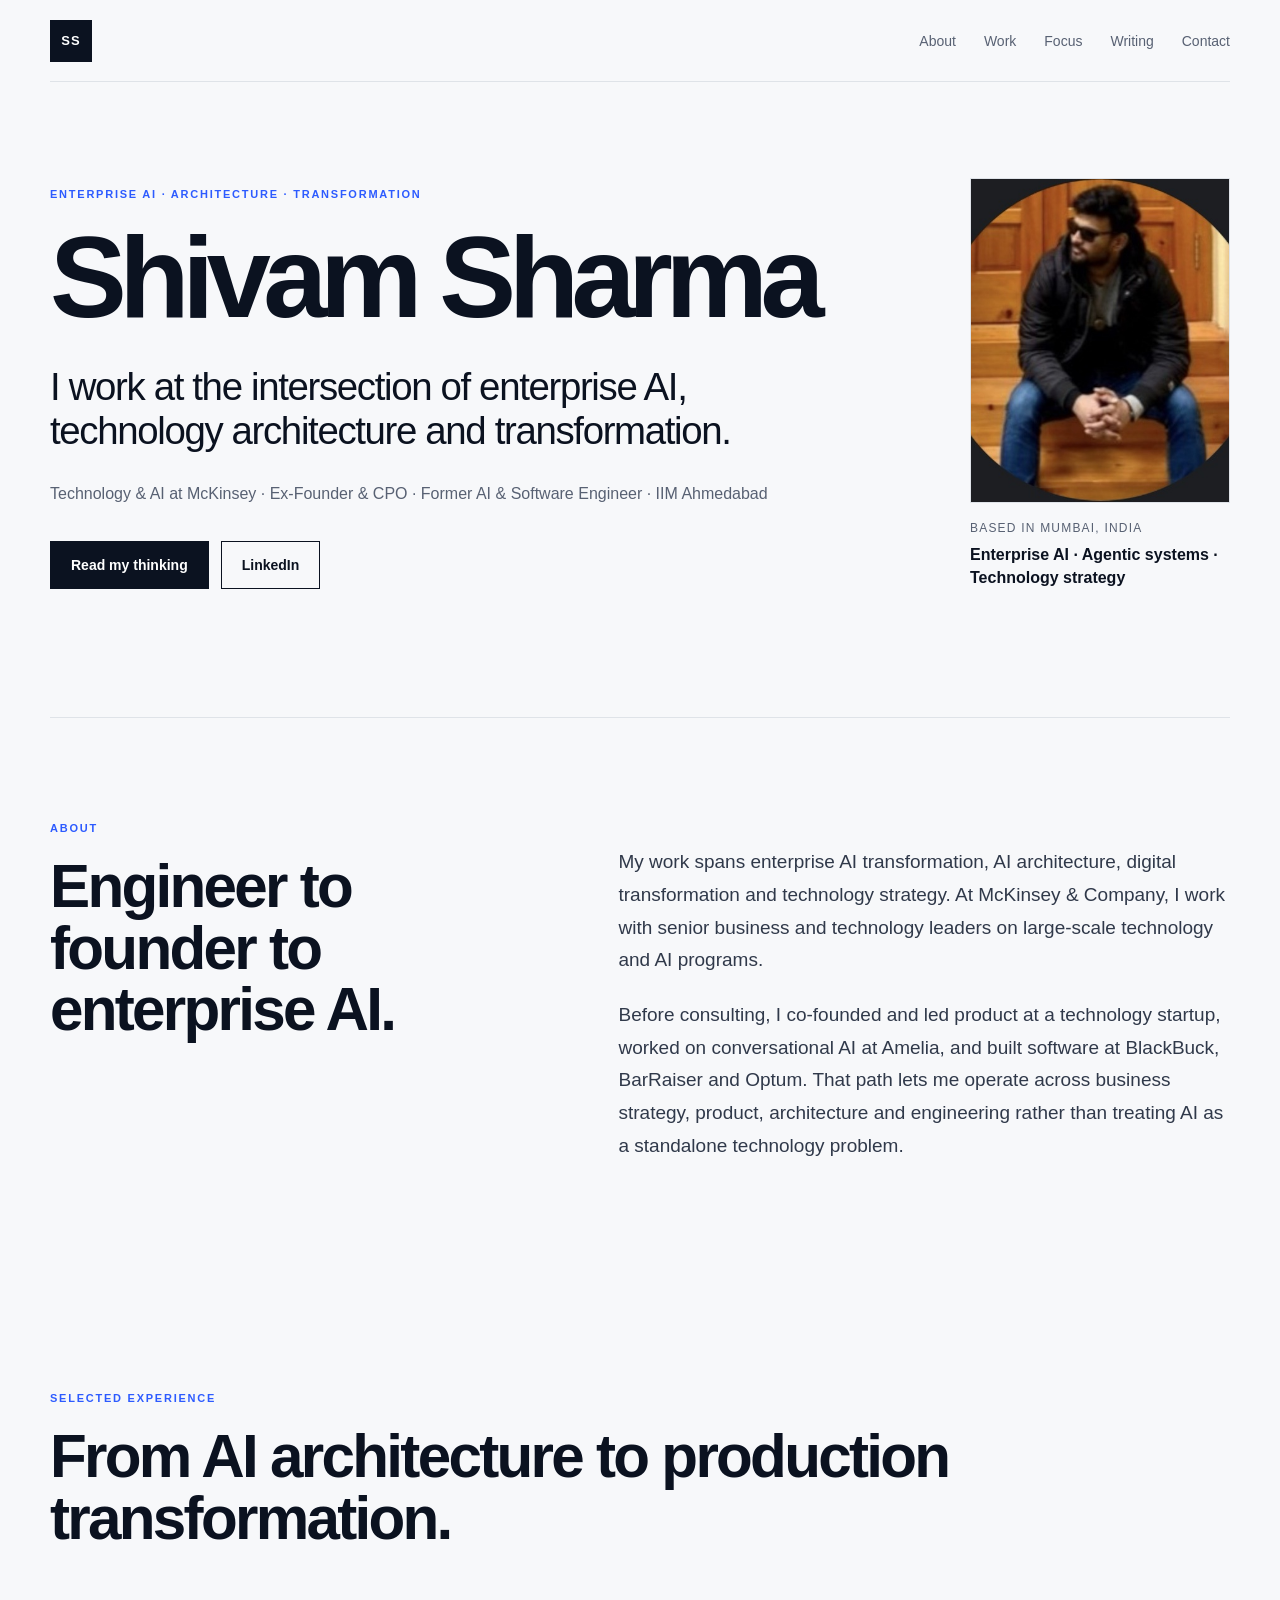
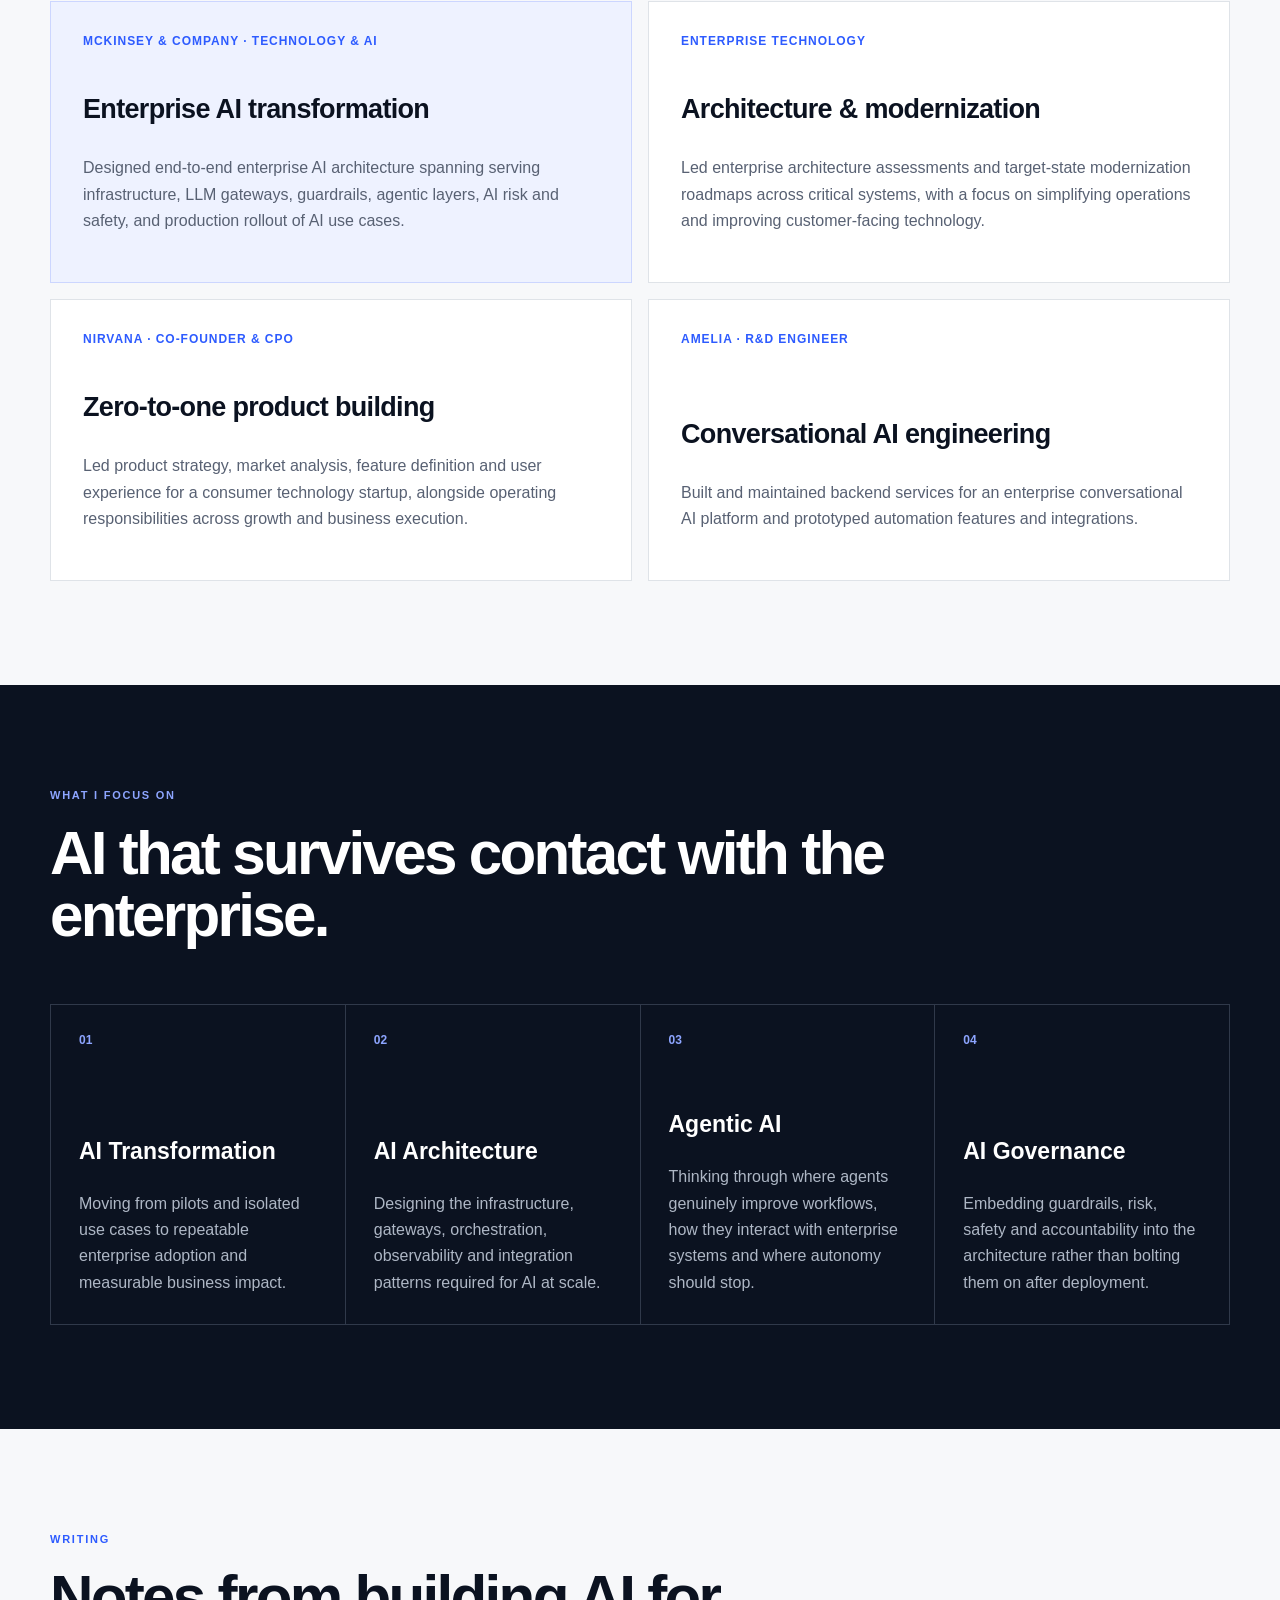
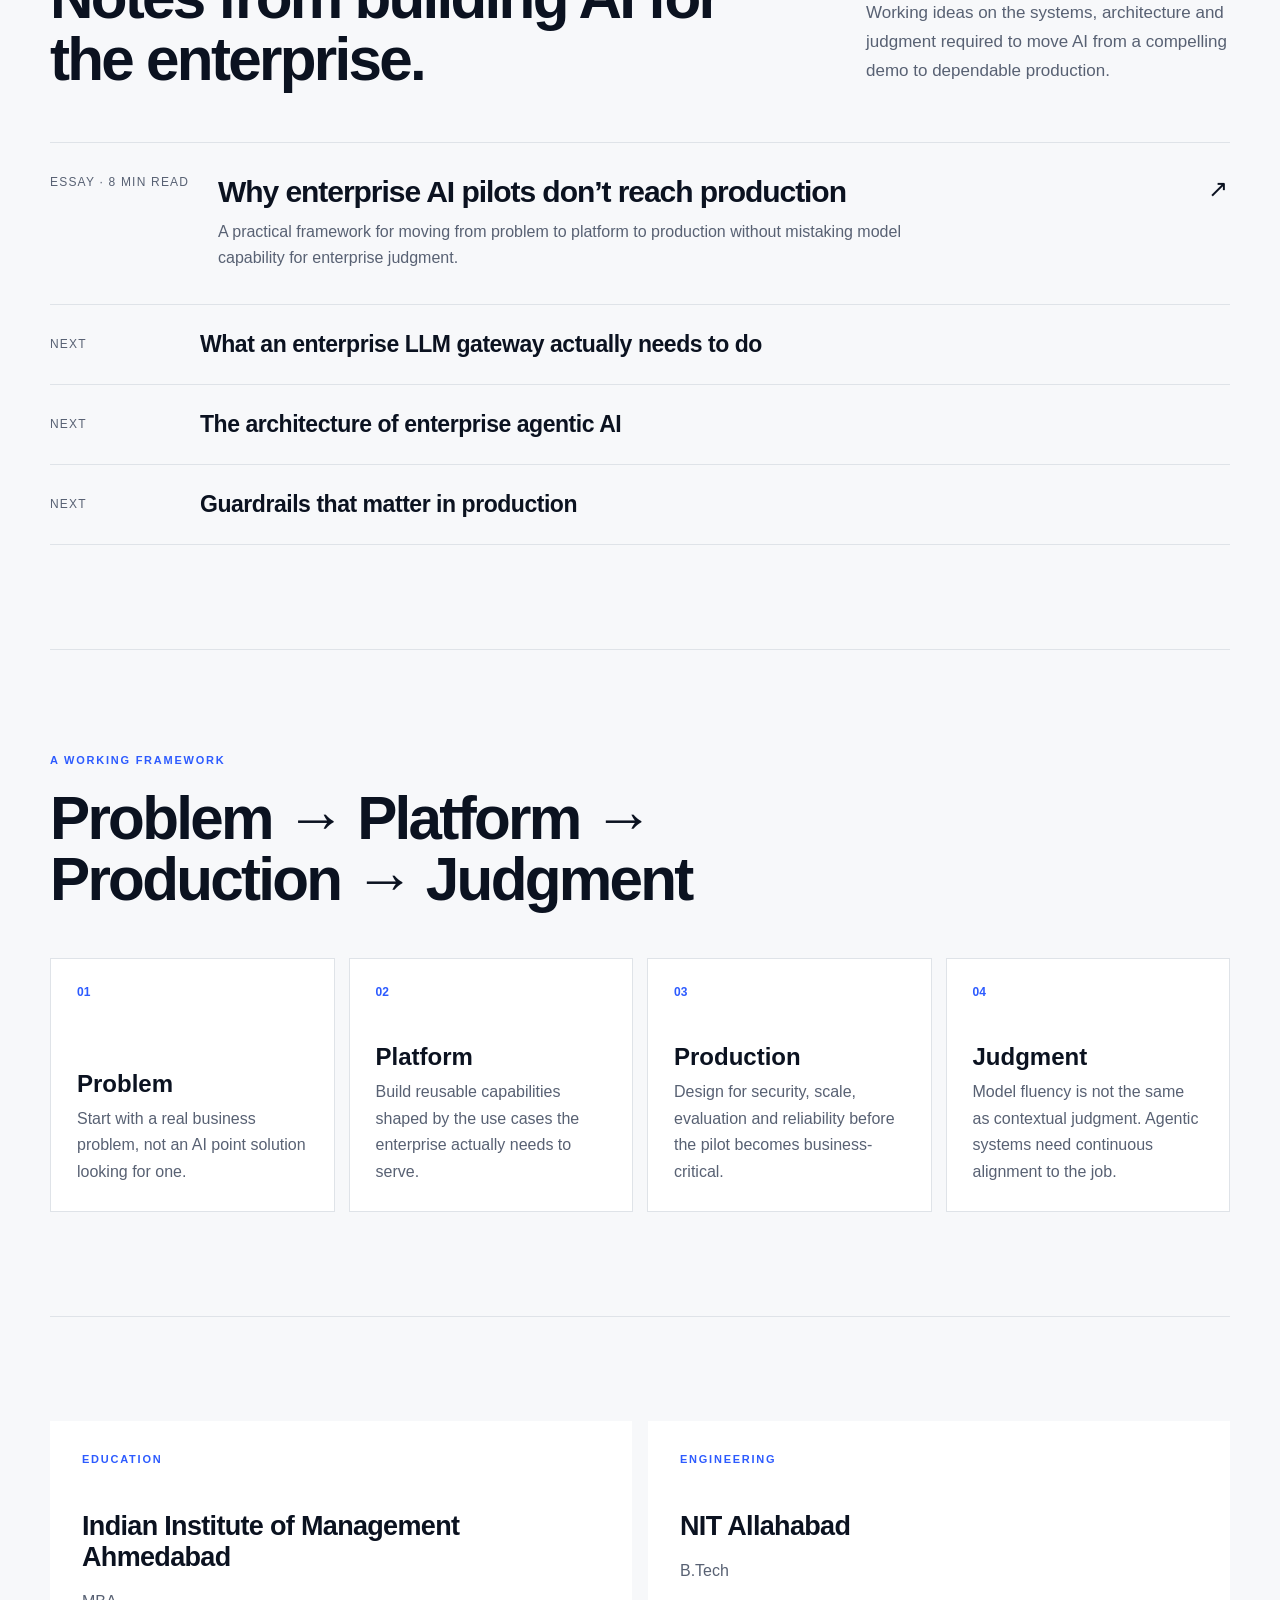
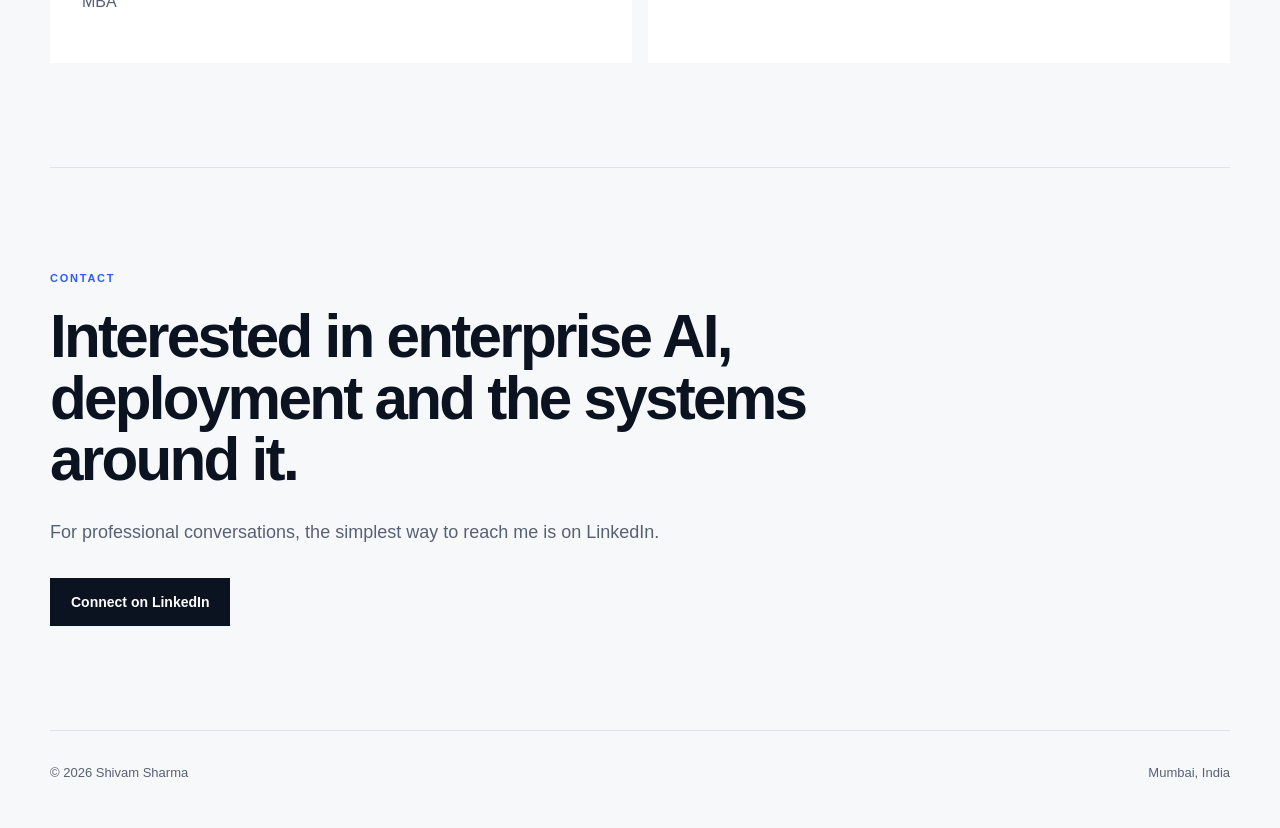
==== commit d78dfd22: "Use JPEG profile photo" ====
--- a/index.html
+++ b/index.html
@@ -12,188 +12,26 @@
   <meta property="og:title" content="Shivam Sharma | Enterprise AI Transformation & Architecture" />
   <meta property="og:description" content="Enterprise AI transformation, AI architecture, agentic AI, technology strategy and production systems." />
   <meta property="og:url" content="https://shivamsharma-site.vercel.app/" />
-  <meta property="og:image" content="https://shivamsharma-site.vercel.app/IMG_3836.png" />
+  <meta property="og:image" content="https://shivamsharma-site.vercel.app/IMG_3838.jpeg" />
   <meta property="og:locale" content="en_IN" />
   <meta name="twitter:card" content="summary_large_image" />
-  <meta name="twitter:image" content="https://shivamsharma-site.vercel.app/IMG_3836.png" />
+  <meta name="twitter:image" content="https://shivamsharma-site.vercel.app/IMG_3838.jpeg" />
   <meta name="theme-color" content="#0b1220" />
   <link rel="stylesheet" href="styles.css" />
   <script type="application/ld+json">
-  {
-    "@context": "https://schema.org",
-    "@type": "ProfilePage",
-    "url": "https://shivamsharma-site.vercel.app/",
-    "mainEntity": {
-      "@type": "Person",
-      "name": "Shivam Sharma",
-      "url": "https://shivamsharma-site.vercel.app/",
-      "image": "https://shivamsharma-site.vercel.app/IMG_3836.png",
-      "sameAs": [
-        "https://www.linkedin.com/in/moderntao",
-        "https://github.com/shivamalpha"
-      ],
-      "jobTitle": "Technology and AI Consultant",
-      "worksFor": {"@type": "Organization", "name": "McKinsey & Company"},
-      "alumniOf": [
-        {"@type": "CollegeOrUniversity", "name": "Indian Institute of Management Ahmedabad"},
-        {"@type": "CollegeOrUniversity", "name": "NIT Allahabad"}
-      ],
-      "knowsAbout": [
-        "Enterprise AI transformation",
-        "AI architecture",
-        "Agentic AI",
-        "LLM gateways",
-        "AI guardrails",
-        "AI risk and safety",
-        "Technology strategy",
-        "Enterprise architecture",
-        "Product management",
-        "Software engineering"
-      ]
-    }
-  }
+  {"@context":"https://schema.org","@type":"ProfilePage","url":"https://shivamsharma-site.vercel.app/","mainEntity":{"@type":"Person","name":"Shivam Sharma","url":"https://shivamsharma-site.vercel.app/","image":"https://shivamsharma-site.vercel.app/IMG_3838.jpeg","sameAs":["https://www.linkedin.com/in/moderntao","https://github.com/shivamalpha"],"jobTitle":"Technology and AI Consultant","worksFor":{"@type":"Organization","name":"McKinsey & Company"},"alumniOf":[{"@type":"CollegeOrUniversity","name":"Indian Institute of Management Ahmedabad"},{"@type":"CollegeOrUniversity","name":"NIT Allahabad"}],"knowsAbout":["Enterprise AI transformation","AI architecture","Agentic AI","LLM gateways","AI guardrails","AI risk and safety","Technology strategy","Enterprise architecture","Product management","Software engineering"]}}
   </script>
 </head>
 <body>
-  <header class="site-header">
-    <a class="brand" href="#top" aria-label="Shivam Sharma home">SS</a>
-    <nav aria-label="Primary navigation">
-      <a href="#about">About</a>
-      <a href="#work">Work</a>
-      <a href="#focus">Focus</a>
-      <a href="#writing">Writing</a>
-      <a href="#contact">Contact</a>
-    </nav>
-  </header>
-
-  <main id="top">
-    <section class="hero section hero-grid">
-      <div class="hero-main">
-        <div class="eyebrow">Enterprise AI · Architecture · Transformation</div>
-        <h1>Shivam Sharma</h1>
-        <p class="hero-copy">I work at the intersection of enterprise AI, technology architecture and transformation.</p>
-        <p class="hero-proof">Technology & AI at McKinsey · Ex-Founder & CPO · Former AI & Software Engineer · IIM Ahmedabad</p>
-        <div class="hero-actions">
-          <a class="button primary" href="#writing">Read my thinking</a>
-          <a class="button secondary" href="https://www.linkedin.com/in/moderntao" target="_blank" rel="noreferrer">LinkedIn</a>
-        </div>
-      </div>
-      <aside class="hero-side" aria-label="Shivam Sharma profile">
-        <div class="portrait-shell">
-          <img src="IMG_3836.png" alt="Shivam Sharma" loading="eager" fetchpriority="high" />
-        </div>
-        <div class="hero-side-copy">
-          <span>Based in Mumbai, India</span>
-          <strong>Enterprise AI · Agentic systems · Technology strategy</strong>
-        </div>
-      </aside>
-    </section>
-
-    <section id="about" class="section split">
-      <div>
-        <div class="section-label">About</div>
-        <h2>Engineer to founder to enterprise AI.</h2>
-      </div>
-      <div class="prose">
-        <p>My work spans enterprise AI transformation, AI architecture, digital transformation and technology strategy. At McKinsey & Company, I work with senior business and technology leaders on large-scale technology and AI programs.</p>
-        <p>Before consulting, I co-founded and led product at a technology startup, worked on conversational AI at Amelia, and built software at BlackBuck, BarRaiser and Optum. That path lets me operate across business strategy, product, architecture and engineering rather than treating AI as a standalone technology problem.</p>
-      </div>
-    </section>
-
-    <section id="work" class="section">
-      <div class="section-label">Selected experience</div>
-      <h2>From AI architecture to production transformation.</h2>
-      <div class="cards">
-        <article class="card featured">
-          <div class="card-kicker">McKinsey & Company · Technology & AI</div>
-          <h3>Enterprise AI transformation</h3>
-          <p>Designed end-to-end enterprise AI architecture spanning serving infrastructure, LLM gateways, guardrails, agentic layers, AI risk and safety, and production rollout of AI use cases.</p>
-        </article>
-        <article class="card">
-          <div class="card-kicker">Enterprise technology</div>
-          <h3>Architecture & modernization</h3>
-          <p>Led enterprise architecture assessments and target-state modernization roadmaps across critical systems, with a focus on simplifying operations and improving customer-facing technology.</p>
-        </article>
-        <article class="card">
-          <div class="card-kicker">Nirvana · Co-Founder & CPO</div>
-          <h3>Zero-to-one product building</h3>
-          <p>Led product strategy, market analysis, feature definition and user experience for a consumer technology startup, alongside operating responsibilities across growth and business execution.</p>
-        </article>
-        <article class="card">
-          <div class="card-kicker">Amelia · R&D Engineer</div>
-          <h3>Conversational AI engineering</h3>
-          <p>Built and maintained backend services for an enterprise conversational AI platform and prototyped automation features and integrations.</p>
-        </article>
-      </div>
-    </section>
-
-    <section id="focus" class="section dark-section">
-      <div class="section-label">What I focus on</div>
-      <h2>AI that survives contact with the enterprise.</h2>
-      <div class="focus-grid">
-        <div><span>01</span><h3>AI Transformation</h3><p>Moving from pilots and isolated use cases to repeatable enterprise adoption and measurable business impact.</p></div>
-        <div><span>02</span><h3>AI Architecture</h3><p>Designing the infrastructure, gateways, orchestration, observability and integration patterns required for AI at scale.</p></div>
-        <div><span>03</span><h3>Agentic AI</h3><p>Thinking through where agents genuinely improve workflows, how they interact with enterprise systems and where autonomy should stop.</p></div>
-        <div><span>04</span><h3>AI Governance</h3><p>Embedding guardrails, risk, safety and accountability into the architecture rather than bolting them on after deployment.</p></div>
-      </div>
-    </section>
-
-    <section id="writing" class="section">
-      <div class="section-label">Writing</div>
-      <div class="section-heading-row">
-        <h2>Notes from building AI for the enterprise.</h2>
-        <p>Working ideas on the systems, architecture and judgment required to move AI from a compelling demo to dependable production.</p>
-      </div>
-      <div class="writing-list">
-        <a class="writing-feature" href="enterprise-ai-pilots-production.html">
-          <span class="writing-meta">Essay · 8 min read</span>
-          <div>
-            <h3>Why enterprise AI pilots don’t reach production</h3>
-            <p>A practical framework for moving from problem to platform to production without mistaking model capability for enterprise judgment.</p>
-          </div>
-          <span class="writing-arrow" aria-hidden="true">↗</span>
-        </a>
-        <article><span>Next</span><h3>What an enterprise LLM gateway actually needs to do</h3></article>
-        <article><span>Next</span><h3>The architecture of enterprise agentic AI</h3></article>
-        <article><span>Next</span><h3>Guardrails that matter in production</h3></article>
-      </div>
-    </section>
-
-    <section class="section framework-preview">
-      <div class="section-label">A working framework</div>
-      <h2>Problem → Platform → Production → Judgment</h2>
-      <div class="framework-grid">
-        <div><span>01</span><h3>Problem</h3><p>Start with a real business problem, not an AI point solution looking for one.</p></div>
-        <div><span>02</span><h3>Platform</h3><p>Build reusable capabilities shaped by the use cases the enterprise actually needs to serve.</p></div>
-        <div><span>03</span><h3>Production</h3><p>Design for security, scale, evaluation and reliability before the pilot becomes business-critical.</p></div>
-        <div><span>04</span><h3>Judgment</h3><p>Model fluency is not the same as contextual judgment. Agentic systems need continuous alignment to the job.</p></div>
-      </div>
-    </section>
-
-    <section id="credentials" class="section credentials">
-      <div>
-        <div class="section-label">Education</div>
-        <h3>Indian Institute of Management Ahmedabad</h3>
-        <p>MBA</p>
-      </div>
-      <div>
-        <div class="section-label">Engineering</div>
-        <h3>NIT Allahabad</h3>
-        <p>B.Tech</p>
-      </div>
-    </section>
-
-    <section id="contact" class="section contact">
-      <div class="section-label">Contact</div>
-      <h2>Interested in enterprise AI, deployment and the systems around it.</h2>
-      <p>For professional conversations, the simplest way to reach me is on LinkedIn.</p>
-      <a class="button primary" href="https://www.linkedin.com/in/moderntao" target="_blank" rel="noreferrer">Connect on LinkedIn</a>
-    </section>
-  </main>
-
-  <footer>
-    <span>© 2026 Shivam Sharma</span>
-    <span>Mumbai, India</span>
-  </footer>
-</body>
-</html>
+<header class="site-header"><a class="brand" href="#top" aria-label="Shivam Sharma home">SS</a><nav aria-label="Primary navigation"><a href="#about">About</a><a href="#work">Work</a><a href="#focus">Focus</a><a href="#writing">Writing</a><a href="#contact">Contact</a></nav></header>
+<main id="top">
+<section class="hero section hero-grid"><div class="hero-main"><div class="eyebrow">Enterprise AI · Architecture · Transformation</div><h1>Shivam Sharma</h1><p class="hero-copy">I work at the intersection of enterprise AI, technology architecture and transformation.</p><p class="hero-proof">Technology & AI at McKinsey · Ex-Founder & CPO · Former AI & Software Engineer · IIM Ahmedabad</p><div class="hero-actions"><a class="button primary" href="#writing">Read my thinking</a><a class="button secondary" href="https://www.linkedin.com/in/moderntao" target="_blank" rel="noreferrer">LinkedIn</a></div></div><aside class="hero-side" aria-label="Shivam Sharma profile"><div class="portrait-shell"><img src="IMG_3838.jpeg" alt="Shivam Sharma" loading="eager" fetchpriority="high" /></div><div class="hero-side-copy"><span>Based in Mumbai, India</span><strong>Enterprise AI · Agentic systems · Technology strategy</strong></div></aside></section>
+<section id="about" class="section split"><div><div class="section-label">About</div><h2>Engineer to founder to enterprise AI.</h2></div><div class="prose"><p>My work spans enterprise AI transformation, AI architecture, digital transformation and technology strategy. At McKinsey & Company, I work with senior business and technology leaders on large-scale technology and AI programs.</p><p>Before consulting, I co-founded and led product at a technology startup, worked on conversational AI at Amelia, and built software at BlackBuck, BarRaiser and Optum. That path lets me operate across business strategy, product, architecture and engineering rather than treating AI as a standalone technology problem.</p></div></section>
+<section id="work" class="section"><div class="section-label">Selected experience</div><h2>From AI architecture to production transformation.</h2><div class="cards"><article class="card featured"><div class="card-kicker">McKinsey & Company · Technology & AI</div><h3>Enterprise AI transformation</h3><p>Designed end-to-end enterprise AI architecture spanning serving infrastructure, LLM gateways, guardrails, agentic layers, AI risk and safety, and production rollout of AI use cases.</p></article><article class="card"><div class="card-kicker">Enterprise technology</div><h3>Architecture & modernization</h3><p>Led enterprise architecture assessments and target-state modernization roadmaps across critical systems, with a focus on simplifying operations and improving customer-facing technology.</p></article><article class="card"><div class="card-kicker">Nirvana · Co-Founder & CPO</div><h3>Zero-to-one product building</h3><p>Led product strategy, market analysis, feature definition and user experience for a consumer technology startup, alongside operating responsibilities across growth and business execution.</p></article><article class="card"><div class="card-kicker">Amelia · R&D Engineer</div><h3>Conversational AI engineering</h3><p>Built and maintained backend services for an enterprise conversational AI platform and prototyped automation features and integrations.</p></article></div></section>
+<section id="focus" class="section dark-section"><div class="section-label">What I focus on</div><h2>AI that survives contact with the enterprise.</h2><div class="focus-grid"><div><span>01</span><h3>AI Transformation</h3><p>Moving from pilots and isolated use cases to repeatable enterprise adoption and measurable business impact.</p></div><div><span>02</span><h3>AI Architecture</h3><p>Designing the infrastructure, gateways, orchestration, observability and integration patterns required for AI at scale.</p></div><div><span>03</span><h3>Agentic AI</h3><p>Thinking through where agents genuinely improve workflows, how they interact with enterprise systems and where autonomy should stop.</p></div><div><span>04</span><h3>AI Governance</h3><p>Embedding guardrails, risk, safety and accountability into the architecture rather than bolting them on after deployment.</p></div></div></section>
+<section id="writing" class="section"><div class="section-label">Writing</div><div class="section-heading-row"><h2>Notes from building AI for the enterprise.</h2><p>Working ideas on the systems, architecture and judgment required to move AI from a compelling demo to dependable production.</p></div><div class="writing-list"><a class="writing-feature" href="enterprise-ai-pilots-production.html"><span class="writing-meta">Essay · 8 min read</span><div><h3>Why enterprise AI pilots don’t reach production</h3><p>A practical framework for moving from problem to platform to production without mistaking model capability for enterprise judgment.</p></div><span class="writing-arrow" aria-hidden="true">↗</span></a><article><span>Next</span><h3>What an enterprise LLM gateway actually needs to do</h3></article><article><span>Next</span><h3>The architecture of enterprise agentic AI</h3></article><article><span>Next</span><h3>Guardrails that matter in production</h3></article></div></section>
+<section class="section framework-preview"><div class="section-label">A working framework</div><h2>Problem → Platform → Production → Judgment</h2><div class="framework-grid"><div><span>01</span><h3>Problem</h3><p>Start with a real business problem, not an AI point solution looking for one.</p></div><div><span>02</span><h3>Platform</h3><p>Build reusable capabilities shaped by the use cases the enterprise actually needs to serve.</p></div><div><span>03</span><h3>Production</h3><p>Design for security, scale, evaluation and reliability before the pilot becomes business-critical.</p></div><div><span>04</span><h3>Judgment</h3><p>Model fluency is not the same as contextual judgment. Agentic systems need continuous alignment to the job.</p></div></div></section>
+<section id="credentials" class="section credentials"><div><div class="section-label">Education</div><h3>Indian Institute of Management Ahmedabad</h3><p>MBA</p></div><div><div class="section-label">Engineering</div><h3>NIT Allahabad</h3><p>B.Tech</p></div></section>
+<section id="contact" class="section contact"><div class="section-label">Contact</div><h2>Interested in enterprise AI, deployment and the systems around it.</h2><p>For professional conversations, the simplest way to reach me is on LinkedIn.</p><a class="button primary" href="https://www.linkedin.com/in/moderntao" target="_blank" rel="noreferrer">Connect on LinkedIn</a></section>
+</main><footer><span>© 2026 Shivam Sharma</span><span>Mumbai, India</span></footer>
+</body></html>
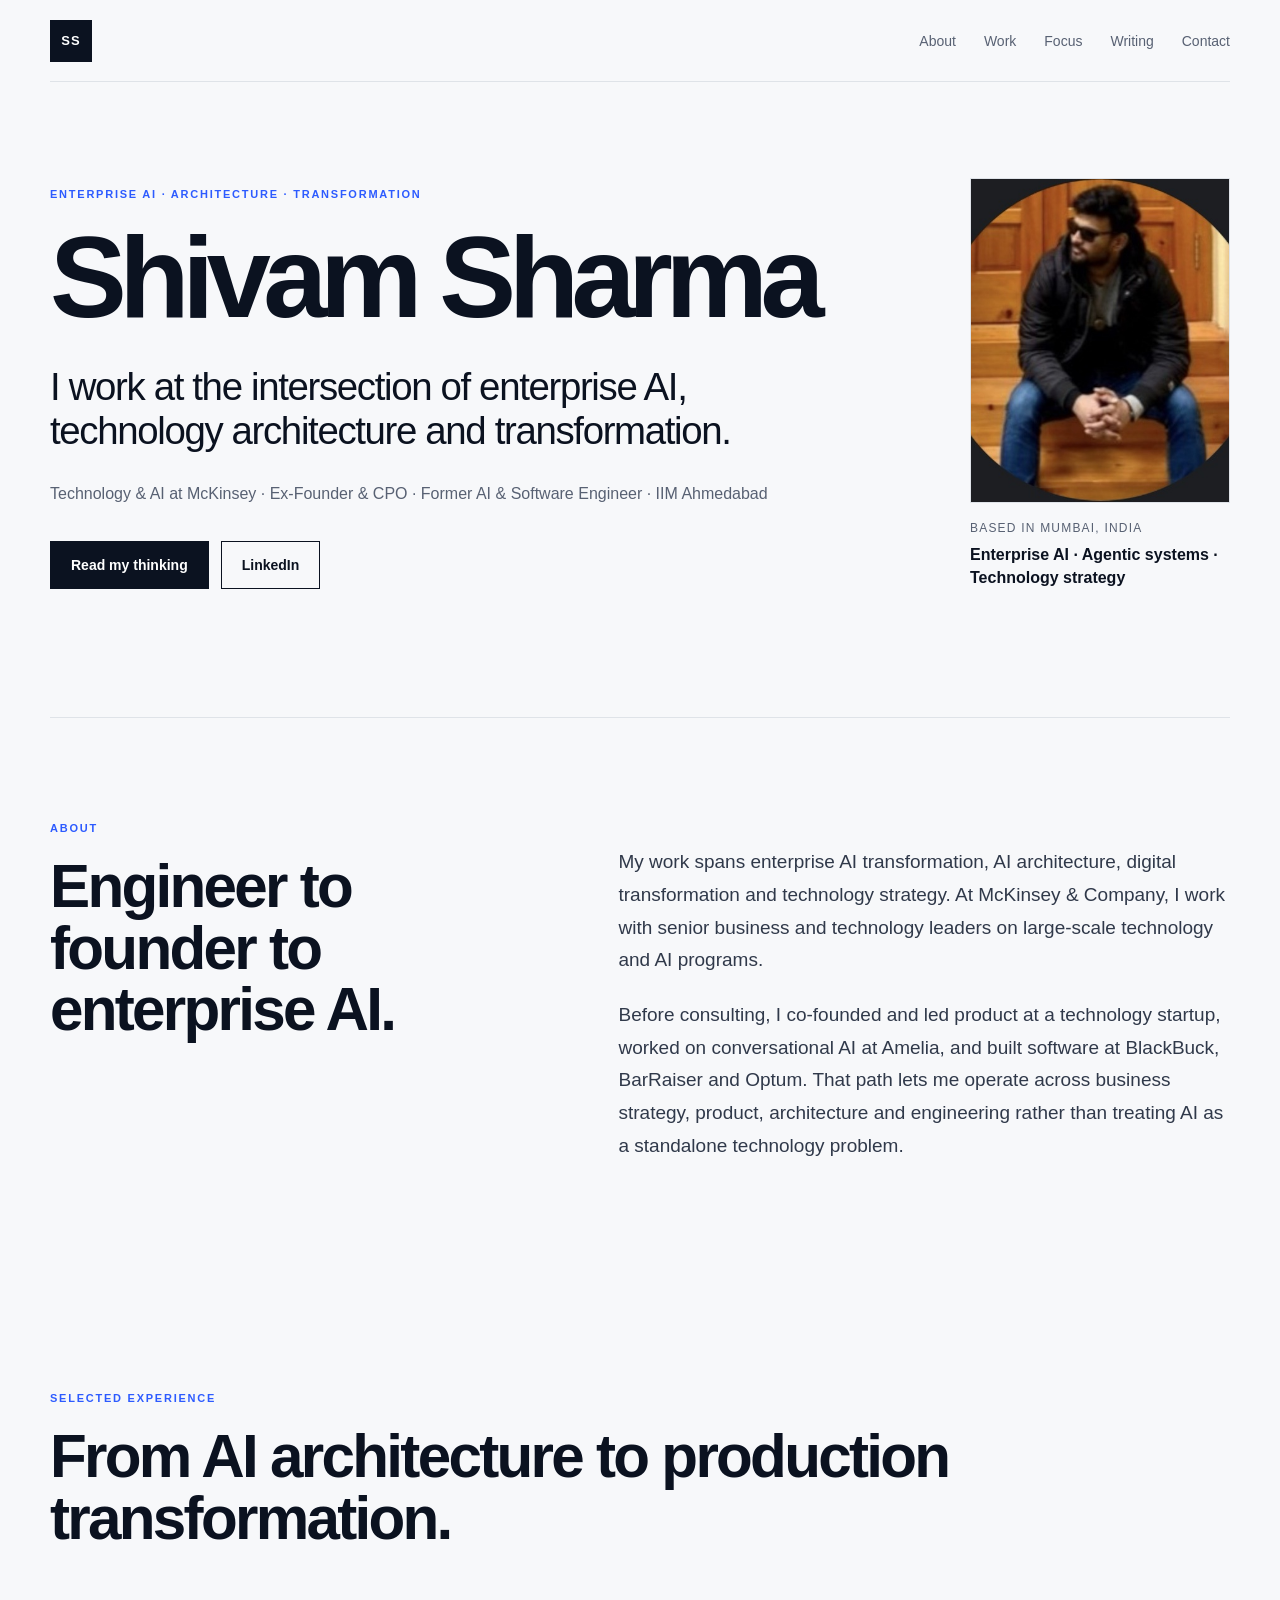
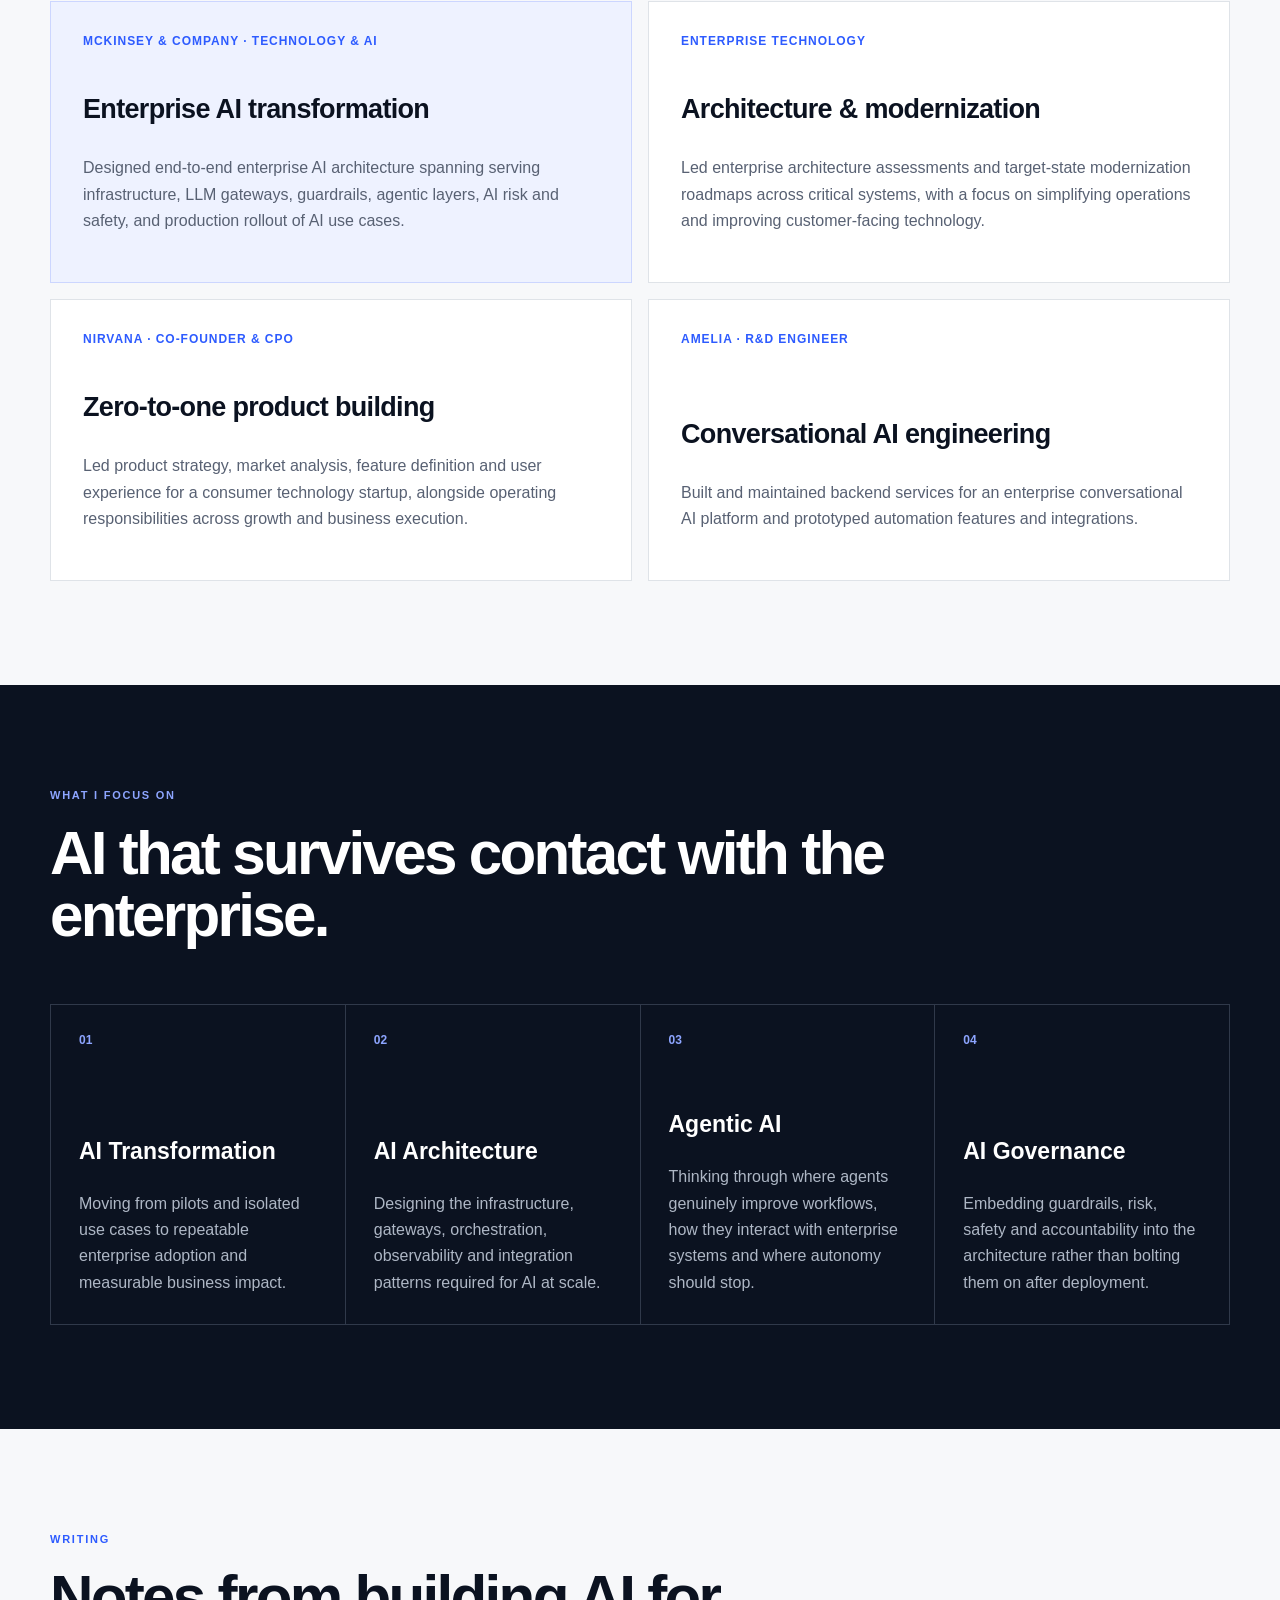
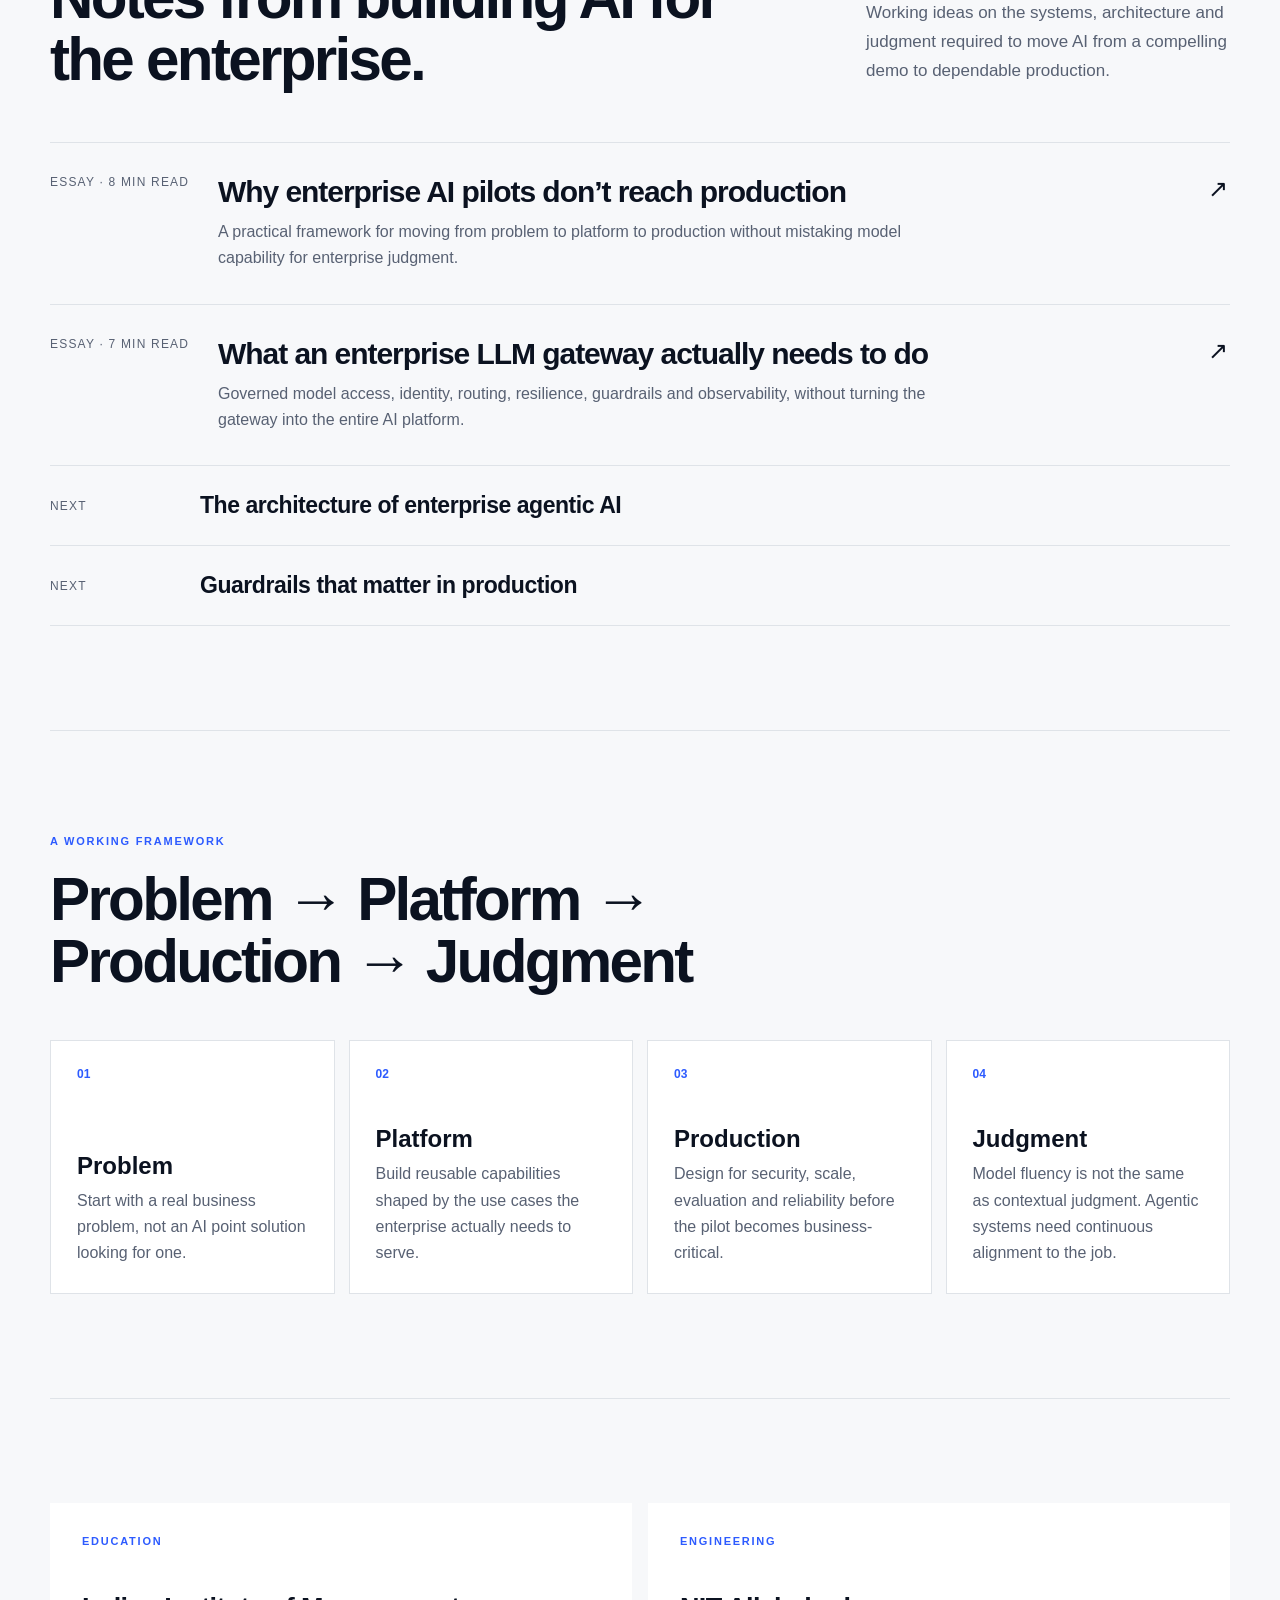
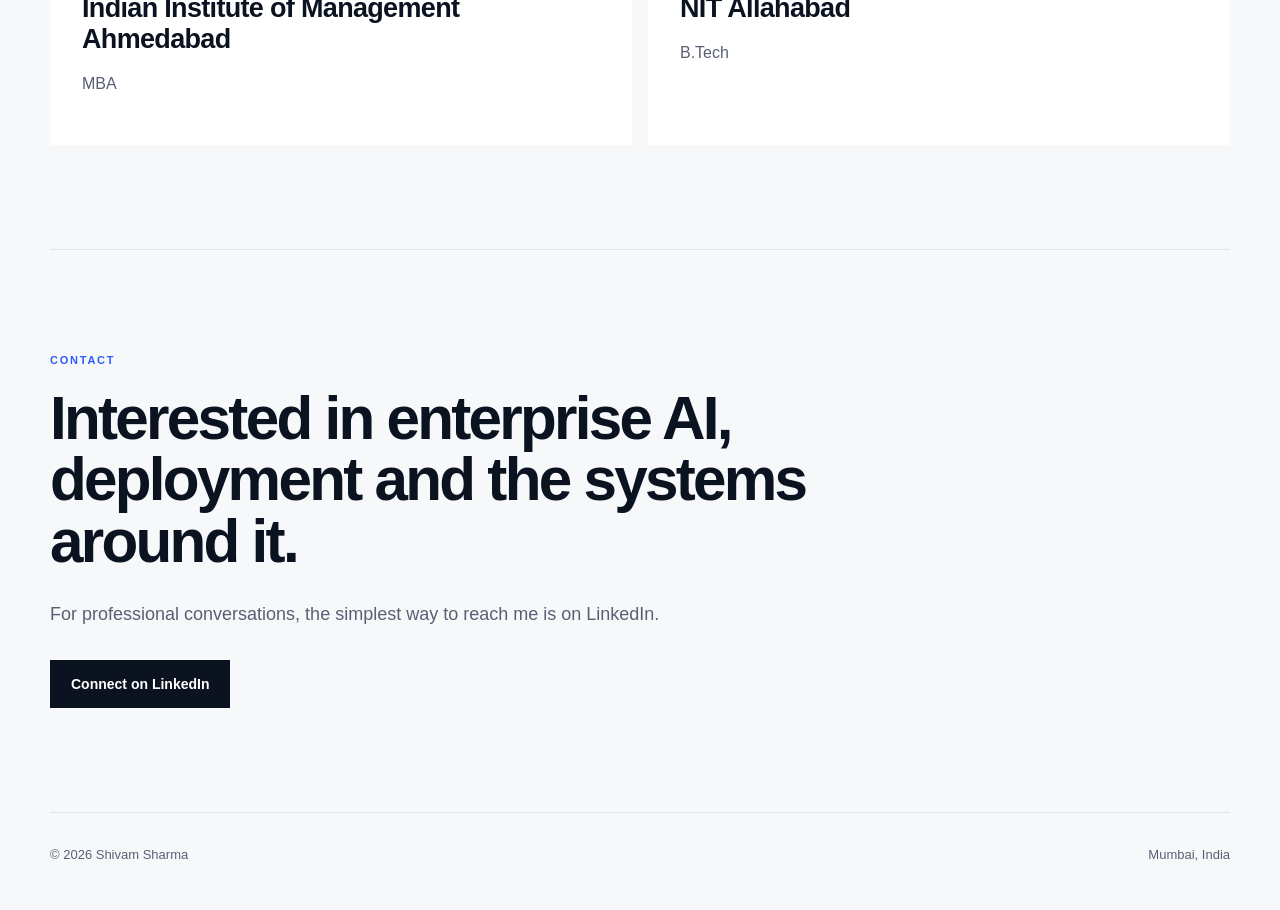
==== commit dd1e1b1c: "Link new LLM gateway essay from homepage" ====
--- a/index.html
+++ b/index.html
@@ -1,37 +1 @@
-<!doctype html>
-<html lang="en">
-<head>
-  <meta charset="utf-8" />
-  <meta name="viewport" content="width=device-width, initial-scale=1" />
-  <title>Shivam Sharma | Enterprise AI Transformation & Architecture</title>
-  <meta name="description" content="Shivam Sharma works at the intersection of enterprise AI transformation, AI architecture and technology strategy. Technology & AI at McKinsey, former founder and CPO, former AI and software engineer, IIM Ahmedabad alumnus." />
-  <meta name="robots" content="index,follow,max-image-preview:large,max-snippet:-1,max-video-preview:-1" />
-  <meta name="author" content="Shivam Sharma" />
-  <link rel="canonical" href="https://shivamsharma-site.vercel.app/" />
-  <meta property="og:type" content="website" />
-  <meta property="og:title" content="Shivam Sharma | Enterprise AI Transformation & Architecture" />
-  <meta property="og:description" content="Enterprise AI transformation, AI architecture, agentic AI, technology strategy and production systems." />
-  <meta property="og:url" content="https://shivamsharma-site.vercel.app/" />
-  <meta property="og:image" content="https://shivamsharma-site.vercel.app/IMG_3838.jpeg" />
-  <meta property="og:locale" content="en_IN" />
-  <meta name="twitter:card" content="summary_large_image" />
-  <meta name="twitter:image" content="https://shivamsharma-site.vercel.app/IMG_3838.jpeg" />
-  <meta name="theme-color" content="#0b1220" />
-  <link rel="stylesheet" href="styles.css" />
-  <script type="application/ld+json">
-  {"@context":"https://schema.org","@type":"ProfilePage","url":"https://shivamsharma-site.vercel.app/","mainEntity":{"@type":"Person","name":"Shivam Sharma","url":"https://shivamsharma-site.vercel.app/","image":"https://shivamsharma-site.vercel.app/IMG_3838.jpeg","sameAs":["https://www.linkedin.com/in/moderntao","https://github.com/shivamalpha"],"jobTitle":"Technology and AI Consultant","worksFor":{"@type":"Organization","name":"McKinsey & Company"},"alumniOf":[{"@type":"CollegeOrUniversity","name":"Indian Institute of Management Ahmedabad"},{"@type":"CollegeOrUniversity","name":"NIT Allahabad"}],"knowsAbout":["Enterprise AI transformation","AI architecture","Agentic AI","LLM gateways","AI guardrails","AI risk and safety","Technology strategy","Enterprise architecture","Product management","Software engineering"]}}
-  </script>
-</head>
-<body>
-<header class="site-header"><a class="brand" href="#top" aria-label="Shivam Sharma home">SS</a><nav aria-label="Primary navigation"><a href="#about">About</a><a href="#work">Work</a><a href="#focus">Focus</a><a href="#writing">Writing</a><a href="#contact">Contact</a></nav></header>
-<main id="top">
-<section class="hero section hero-grid"><div class="hero-main"><div class="eyebrow">Enterprise AI · Architecture · Transformation</div><h1>Shivam Sharma</h1><p class="hero-copy">I work at the intersection of enterprise AI, technology architecture and transformation.</p><p class="hero-proof">Technology & AI at McKinsey · Ex-Founder & CPO · Former AI & Software Engineer · IIM Ahmedabad</p><div class="hero-actions"><a class="button primary" href="#writing">Read my thinking</a><a class="button secondary" href="https://www.linkedin.com/in/moderntao" target="_blank" rel="noreferrer">LinkedIn</a></div></div><aside class="hero-side" aria-label="Shivam Sharma profile"><div class="portrait-shell"><img src="IMG_3838.jpeg" alt="Shivam Sharma" loading="eager" fetchpriority="high" /></div><div class="hero-side-copy"><span>Based in Mumbai, India</span><strong>Enterprise AI · Agentic systems · Technology strategy</strong></div></aside></section>
-<section id="about" class="section split"><div><div class="section-label">About</div><h2>Engineer to founder to enterprise AI.</h2></div><div class="prose"><p>My work spans enterprise AI transformation, AI architecture, digital transformation and technology strategy. At McKinsey & Company, I work with senior business and technology leaders on large-scale technology and AI programs.</p><p>Before consulting, I co-founded and led product at a technology startup, worked on conversational AI at Amelia, and built software at BlackBuck, BarRaiser and Optum. That path lets me operate across business strategy, product, architecture and engineering rather than treating AI as a standalone technology problem.</p></div></section>
-<section id="work" class="section"><div class="section-label">Selected experience</div><h2>From AI architecture to production transformation.</h2><div class="cards"><article class="card featured"><div class="card-kicker">McKinsey & Company · Technology & AI</div><h3>Enterprise AI transformation</h3><p>Designed end-to-end enterprise AI architecture spanning serving infrastructure, LLM gateways, guardrails, agentic layers, AI risk and safety, and production rollout of AI use cases.</p></article><article class="card"><div class="card-kicker">Enterprise technology</div><h3>Architecture & modernization</h3><p>Led enterprise architecture assessments and target-state modernization roadmaps across critical systems, with a focus on simplifying operations and improving customer-facing technology.</p></article><article class="card"><div class="card-kicker">Nirvana · Co-Founder & CPO</div><h3>Zero-to-one product building</h3><p>Led product strategy, market analysis, feature definition and user experience for a consumer technology startup, alongside operating responsibilities across growth and business execution.</p></article><article class="card"><div class="card-kicker">Amelia · R&D Engineer</div><h3>Conversational AI engineering</h3><p>Built and maintained backend services for an enterprise conversational AI platform and prototyped automation features and integrations.</p></article></div></section>
-<section id="focus" class="section dark-section"><div class="section-label">What I focus on</div><h2>AI that survives contact with the enterprise.</h2><div class="focus-grid"><div><span>01</span><h3>AI Transformation</h3><p>Moving from pilots and isolated use cases to repeatable enterprise adoption and measurable business impact.</p></div><div><span>02</span><h3>AI Architecture</h3><p>Designing the infrastructure, gateways, orchestration, observability and integration patterns required for AI at scale.</p></div><div><span>03</span><h3>Agentic AI</h3><p>Thinking through where agents genuinely improve workflows, how they interact with enterprise systems and where autonomy should stop.</p></div><div><span>04</span><h3>AI Governance</h3><p>Embedding guardrails, risk, safety and accountability into the architecture rather than bolting them on after deployment.</p></div></div></section>
-<section id="writing" class="section"><div class="section-label">Writing</div><div class="section-heading-row"><h2>Notes from building AI for the enterprise.</h2><p>Working ideas on the systems, architecture and judgment required to move AI from a compelling demo to dependable production.</p></div><div class="writing-list"><a class="writing-feature" href="enterprise-ai-pilots-production.html"><span class="writing-meta">Essay · 8 min read</span><div><h3>Why enterprise AI pilots don’t reach production</h3><p>A practical framework for moving from problem to platform to production without mistaking model capability for enterprise judgment.</p></div><span class="writing-arrow" aria-hidden="true">↗</span></a><article><span>Next</span><h3>What an enterprise LLM gateway actually needs to do</h3></article><article><span>Next</span><h3>The architecture of enterprise agentic AI</h3></article><article><span>Next</span><h3>Guardrails that matter in production</h3></article></div></section>
-<section class="section framework-preview"><div class="section-label">A working framework</div><h2>Problem → Platform → Production → Judgment</h2><div class="framework-grid"><div><span>01</span><h3>Problem</h3><p>Start with a real business problem, not an AI point solution looking for one.</p></div><div><span>02</span><h3>Platform</h3><p>Build reusable capabilities shaped by the use cases the enterprise actually needs to serve.</p></div><div><span>03</span><h3>Production</h3><p>Design for security, scale, evaluation and reliability before the pilot becomes business-critical.</p></div><div><span>04</span><h3>Judgment</h3><p>Model fluency is not the same as contextual judgment. Agentic systems need continuous alignment to the job.</p></div></div></section>
-<section id="credentials" class="section credentials"><div><div class="section-label">Education</div><h3>Indian Institute of Management Ahmedabad</h3><p>MBA</p></div><div><div class="section-label">Engineering</div><h3>NIT Allahabad</h3><p>B.Tech</p></div></section>
-<section id="contact" class="section contact"><div class="section-label">Contact</div><h2>Interested in enterprise AI, deployment and the systems around it.</h2><p>For professional conversations, the simplest way to reach me is on LinkedIn.</p><a class="button primary" href="https://www.linkedin.com/in/moderntao" target="_blank" rel="noreferrer">Connect on LinkedIn</a></section>
-</main><footer><span>© 2026 Shivam Sharma</span><span>Mumbai, India</span></footer>
-</body></html>+<!doctype html><html lang="en"><head><meta charset="utf-8"/><meta name="viewport" content="width=device-width,initial-scale=1"/><title>Shivam Sharma | Enterprise AI Transformation & Architecture</title><meta name="description" content="Shivam Sharma works at the intersection of enterprise AI transformation, AI architecture and technology strategy. Technology & AI at McKinsey, former founder and CPO, former AI and software engineer, IIM Ahmedabad alumnus."/><meta name="robots" content="index,follow,max-image-preview:large,max-snippet:-1,max-video-preview:-1"/><meta name="author" content="Shivam Sharma"/><link rel="canonical" href="https://shivamsharma-site.vercel.app/"/><meta property="og:type" content="website"/><meta property="og:title" content="Shivam Sharma | Enterprise AI Transformation & Architecture"/><meta property="og:description" content="Enterprise AI transformation, AI architecture, agentic AI, technology strategy and production systems."/><meta property="og:url" content="https://shivamsharma-site.vercel.app/"/><meta property="og:image" content="https://shivamsharma-site.vercel.app/IMG_3838.jpeg"/><meta property="og:locale" content="en_IN"/><meta name="twitter:card" content="summary_large_image"/><meta name="twitter:image" content="https://shivamsharma-site.vercel.app/IMG_3838.jpeg"/><meta name="theme-color" content="#0b1220"/><link rel="stylesheet" href="styles.css"/><script type="application/ld+json">{"@context":"https://schema.org","@type":"ProfilePage","url":"https://shivamsharma-site.vercel.app/","mainEntity":{"@type":"Person","name":"Shivam Sharma","url":"https://shivamsharma-site.vercel.app/","image":"https://shivamsharma-site.vercel.app/IMG_3838.jpeg","sameAs":["https://www.linkedin.com/in/moderntao","https://github.com/shivamalpha"],"jobTitle":"Technology and AI Consultant","worksFor":{"@type":"Organization","name":"McKinsey & Company"},"alumniOf":[{"@type":"CollegeOrUniversity","name":"Indian Institute of Management Ahmedabad"},{"@type":"CollegeOrUniversity","name":"NIT Allahabad"}],"knowsAbout":["Enterprise AI transformation","AI architecture","Agentic AI","LLM gateways","AI guardrails","AI risk and safety","Technology strategy","Enterprise architecture","Product management","Software engineering"]}}</script></head><body><header class="site-header"><a class="brand" href="#top" aria-label="Shivam Sharma home">SS</a><nav aria-label="Primary navigation"><a href="#about">About</a><a href="#work">Work</a><a href="#focus">Focus</a><a href="#writing">Writing</a><a href="#contact">Contact</a></nav></header><main id="top"><section class="hero section hero-grid"><div class="hero-main"><div class="eyebrow">Enterprise AI · Architecture · Transformation</div><h1>Shivam Sharma</h1><p class="hero-copy">I work at the intersection of enterprise AI, technology architecture and transformation.</p><p class="hero-proof">Technology & AI at McKinsey · Ex-Founder & CPO · Former AI & Software Engineer · IIM Ahmedabad</p><div class="hero-actions"><a class="button primary" href="#writing">Read my thinking</a><a class="button secondary" href="https://www.linkedin.com/in/moderntao" target="_blank" rel="noreferrer">LinkedIn</a></div></div><aside class="hero-side" aria-label="Shivam Sharma profile"><div class="portrait-shell"><img src="IMG_3838.jpeg" alt="Shivam Sharma" loading="eager" fetchpriority="high"/></div><div class="hero-side-copy"><span>Based in Mumbai, India</span><strong>Enterprise AI · Agentic systems · Technology strategy</strong></div></aside></section><section id="about" class="section split"><div><div class="section-label">About</div><h2>Engineer to founder to enterprise AI.</h2></div><div class="prose"><p>My work spans enterprise AI transformation, AI architecture, digital transformation and technology strategy. At McKinsey & Company, I work with senior business and technology leaders on large-scale technology and AI programs.</p><p>Before consulting, I co-founded and led product at a technology startup, worked on conversational AI at Amelia, and built software at BlackBuck, BarRaiser and Optum. That path lets me operate across business strategy, product, architecture and engineering rather than treating AI as a standalone technology problem.</p></div></section><section id="work" class="section"><div class="section-label">Selected experience</div><h2>From AI architecture to production transformation.</h2><div class="cards"><article class="card featured"><div class="card-kicker">McKinsey & Company · Technology & AI</div><h3>Enterprise AI transformation</h3><p>Designed end-to-end enterprise AI architecture spanning serving infrastructure, LLM gateways, guardrails, agentic layers, AI risk and safety, and production rollout of AI use cases.</p></article><article class="card"><div class="card-kicker">Enterprise technology</div><h3>Architecture & modernization</h3><p>Led enterprise architecture assessments and target-state modernization roadmaps across critical systems, with a focus on simplifying operations and improving customer-facing technology.</p></article><article class="card"><div class="card-kicker">Nirvana · Co-Founder & CPO</div><h3>Zero-to-one product building</h3><p>Led product strategy, market analysis, feature definition and user experience for a consumer technology startup, alongside operating responsibilities across growth and business execution.</p></article><article class="card"><div class="card-kicker">Amelia · R&D Engineer</div><h3>Conversational AI engineering</h3><p>Built and maintained backend services for an enterprise conversational AI platform and prototyped automation features and integrations.</p></article></div></section><section id="focus" class="section dark-section"><div class="section-label">What I focus on</div><h2>AI that survives contact with the enterprise.</h2><div class="focus-grid"><div><span>01</span><h3>AI Transformation</h3><p>Moving from pilots and isolated use cases to repeatable enterprise adoption and measurable business impact.</p></div><div><span>02</span><h3>AI Architecture</h3><p>Designing the infrastructure, gateways, orchestration, observability and integration patterns required for AI at scale.</p></div><div><span>03</span><h3>Agentic AI</h3><p>Thinking through where agents genuinely improve workflows, how they interact with enterprise systems and where autonomy should stop.</p></div><div><span>04</span><h3>AI Governance</h3><p>Embedding guardrails, risk, safety and accountability into the architecture rather than bolting them on after deployment.</p></div></div></section><section id="writing" class="section"><div class="section-label">Writing</div><div class="section-heading-row"><h2>Notes from building AI for the enterprise.</h2><p>Working ideas on the systems, architecture and judgment required to move AI from a compelling demo to dependable production.</p></div><div class="writing-list"><a class="writing-feature" href="enterprise-ai-pilots-production.html"><span class="writing-meta">Essay · 8 min read</span><div><h3>Why enterprise AI pilots don’t reach production</h3><p>A practical framework for moving from problem to platform to production without mistaking model capability for enterprise judgment.</p></div><span class="writing-arrow" aria-hidden="true">↗</span></a><a class="writing-feature" href="enterprise-llm-gateway.html"><span class="writing-meta">Essay · 7 min read</span><div><h3>What an enterprise LLM gateway actually needs to do</h3><p>Governed model access, identity, routing, resilience, guardrails and observability, without turning the gateway into the entire AI platform.</p></div><span class="writing-arrow" aria-hidden="true">↗</span></a><article><span>Next</span><h3>The architecture of enterprise agentic AI</h3></article><article><span>Next</span><h3>Guardrails that matter in production</h3></article></div></section><section class="section framework-preview"><div class="section-label">A working framework</div><h2>Problem → Platform → Production → Judgment</h2><div class="framework-grid"><div><span>01</span><h3>Problem</h3><p>Start with a real business problem, not an AI point solution looking for one.</p></div><div><span>02</span><h3>Platform</h3><p>Build reusable capabilities shaped by the use cases the enterprise actually needs to serve.</p></div><div><span>03</span><h3>Production</h3><p>Design for security, scale, evaluation and reliability before the pilot becomes business-critical.</p></div><div><span>04</span><h3>Judgment</h3><p>Model fluency is not the same as contextual judgment. Agentic systems need continuous alignment to the job.</p></div></div></section><section id="credentials" class="section credentials"><div><div class="section-label">Education</div><h3>Indian Institute of Management Ahmedabad</h3><p>MBA</p></div><div><div class="section-label">Engineering</div><h3>NIT Allahabad</h3><p>B.Tech</p></div></section><section id="contact" class="section contact"><div class="section-label">Contact</div><h2>Interested in enterprise AI, deployment and the systems around it.</h2><p>For professional conversations, the simplest way to reach me is on LinkedIn.</p><a class="button primary" href="https://www.linkedin.com/in/moderntao" target="_blank" rel="noreferrer">Connect on LinkedIn</a></section></main><footer><span>© 2026 Shivam Sharma</span><span>Mumbai, India</span></footer></body></html>
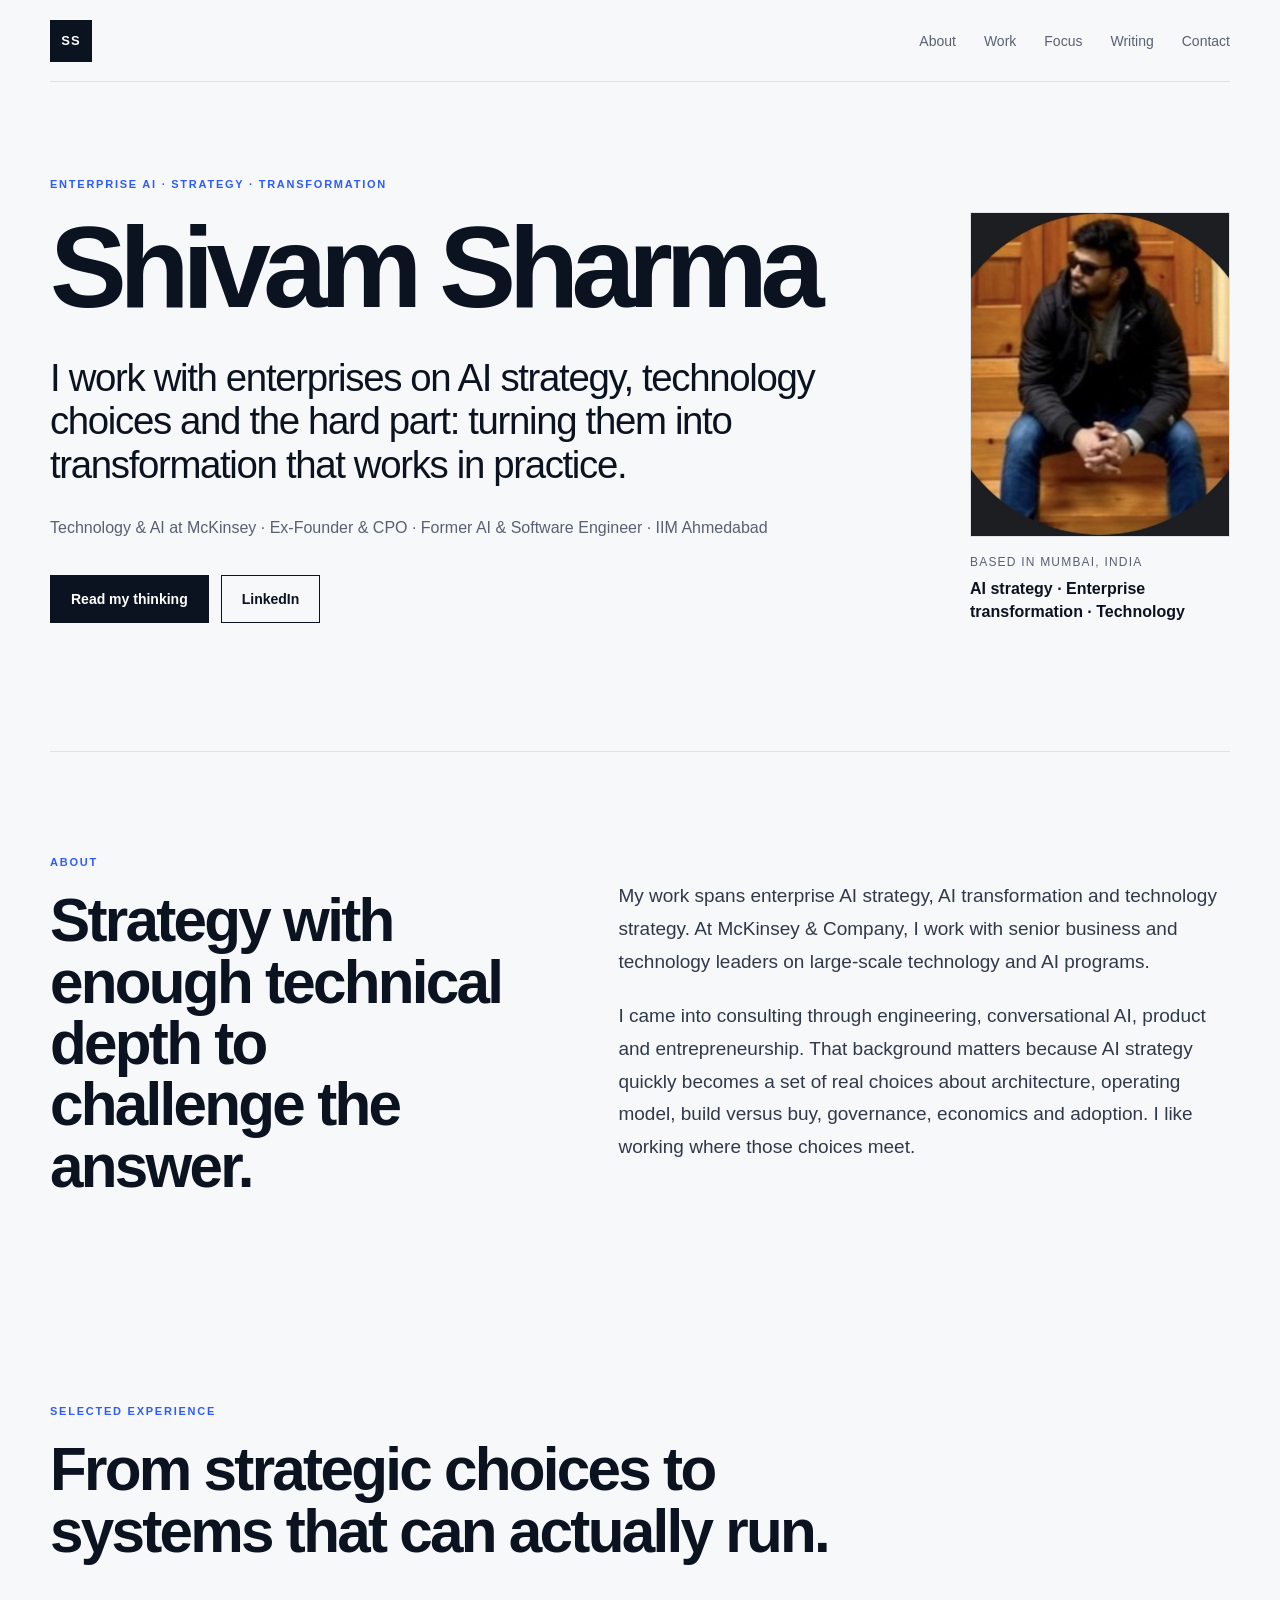
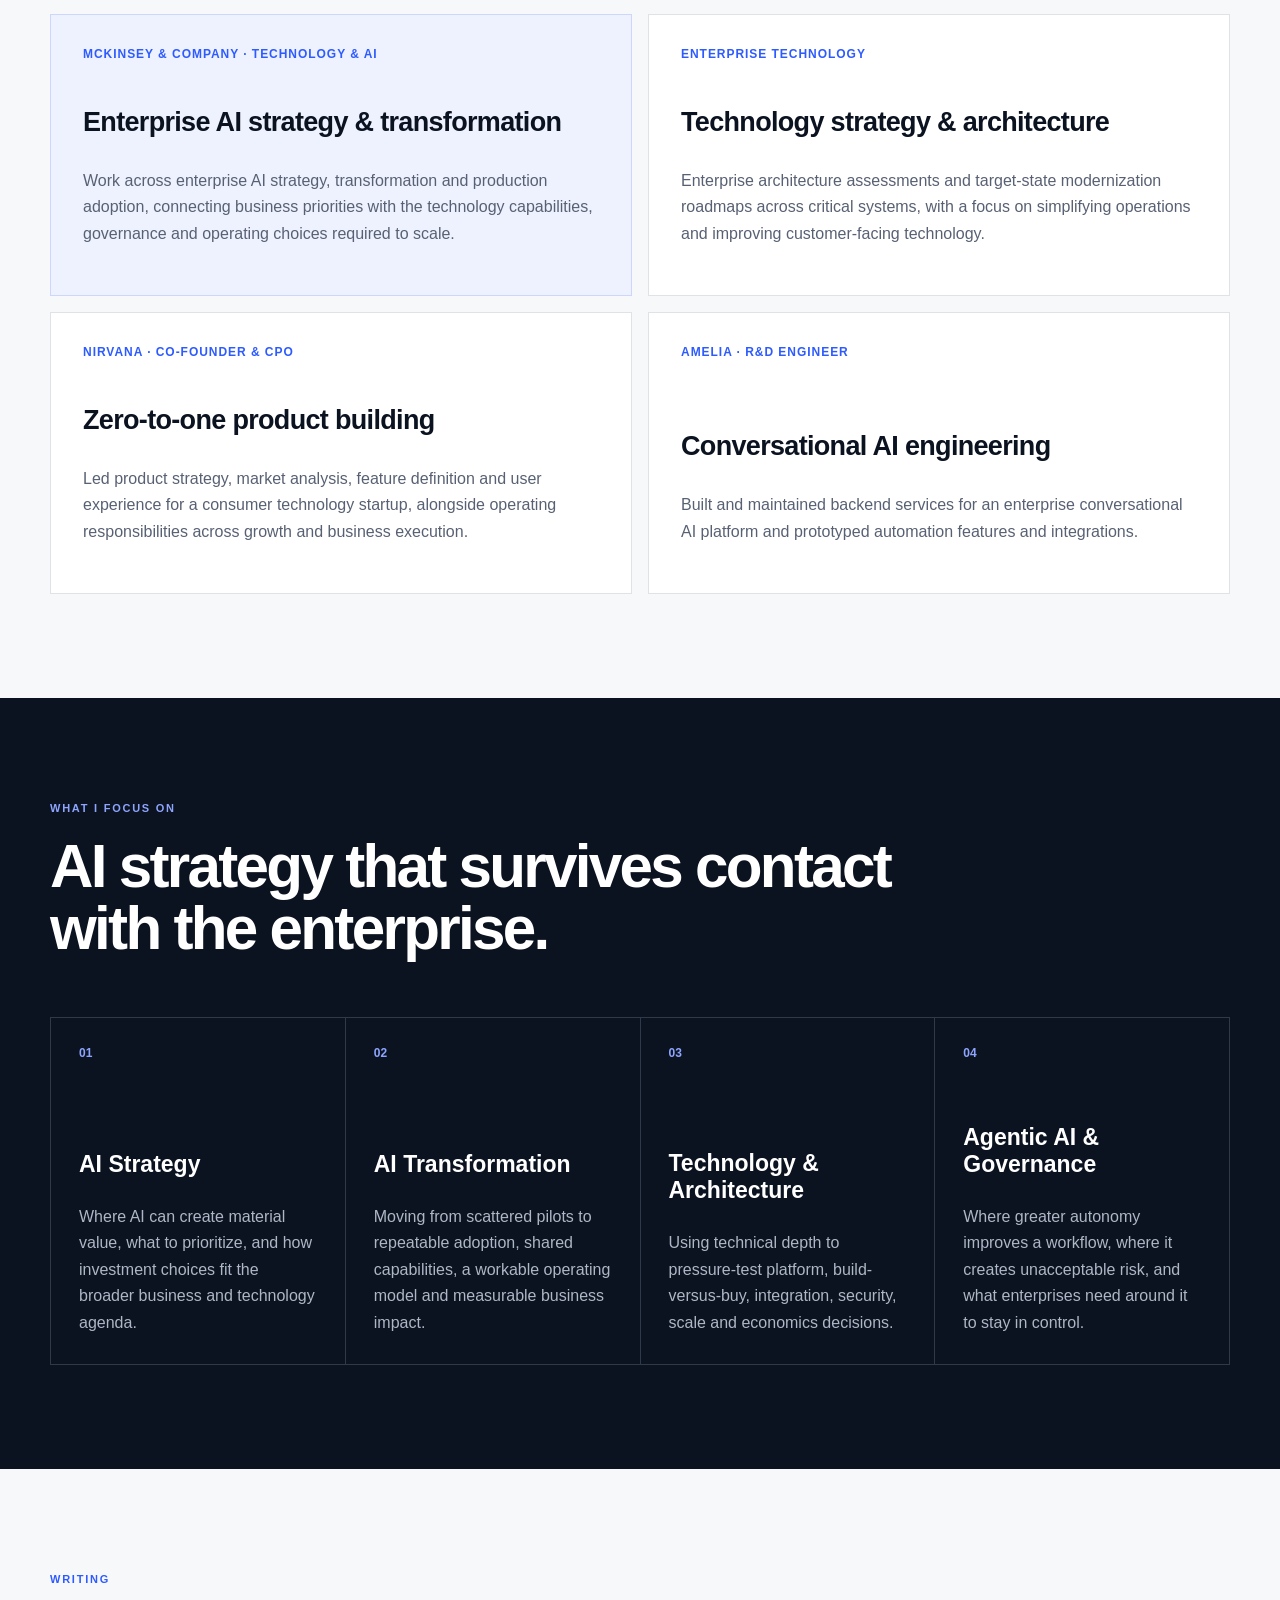
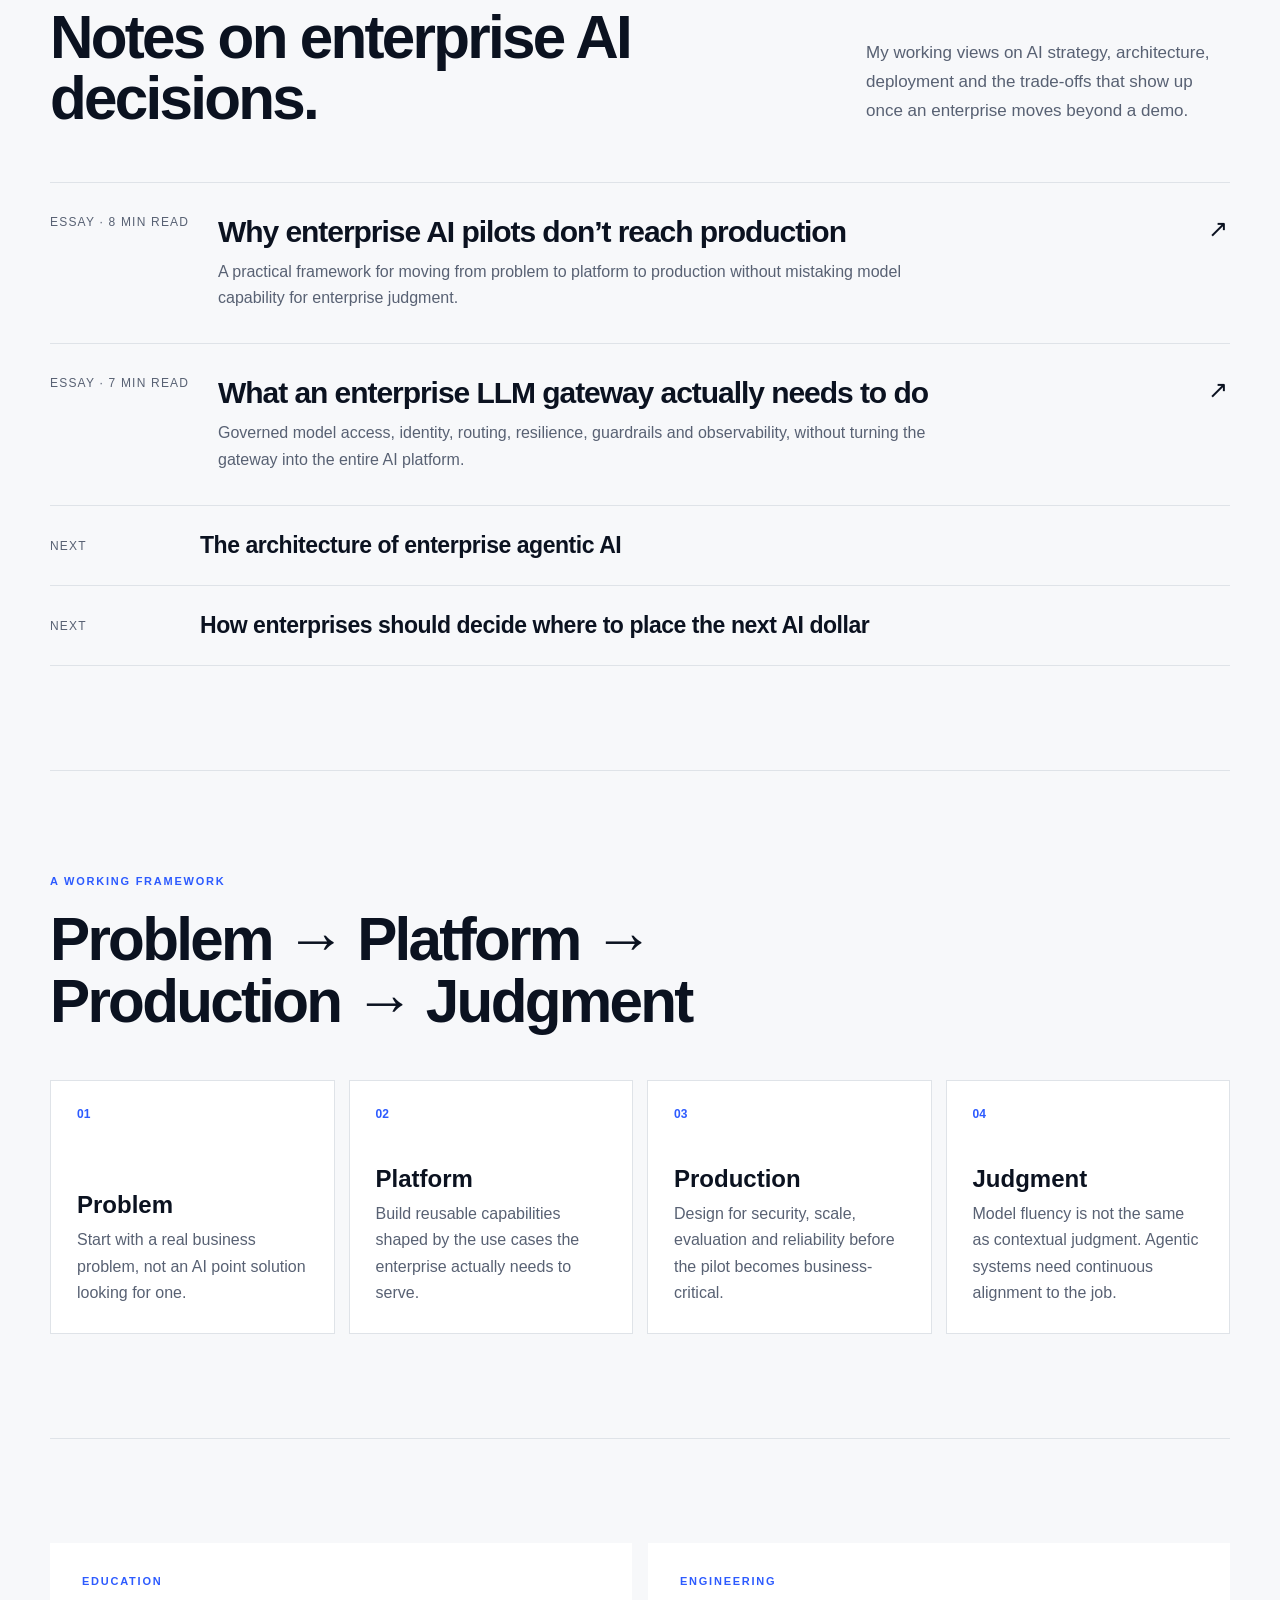
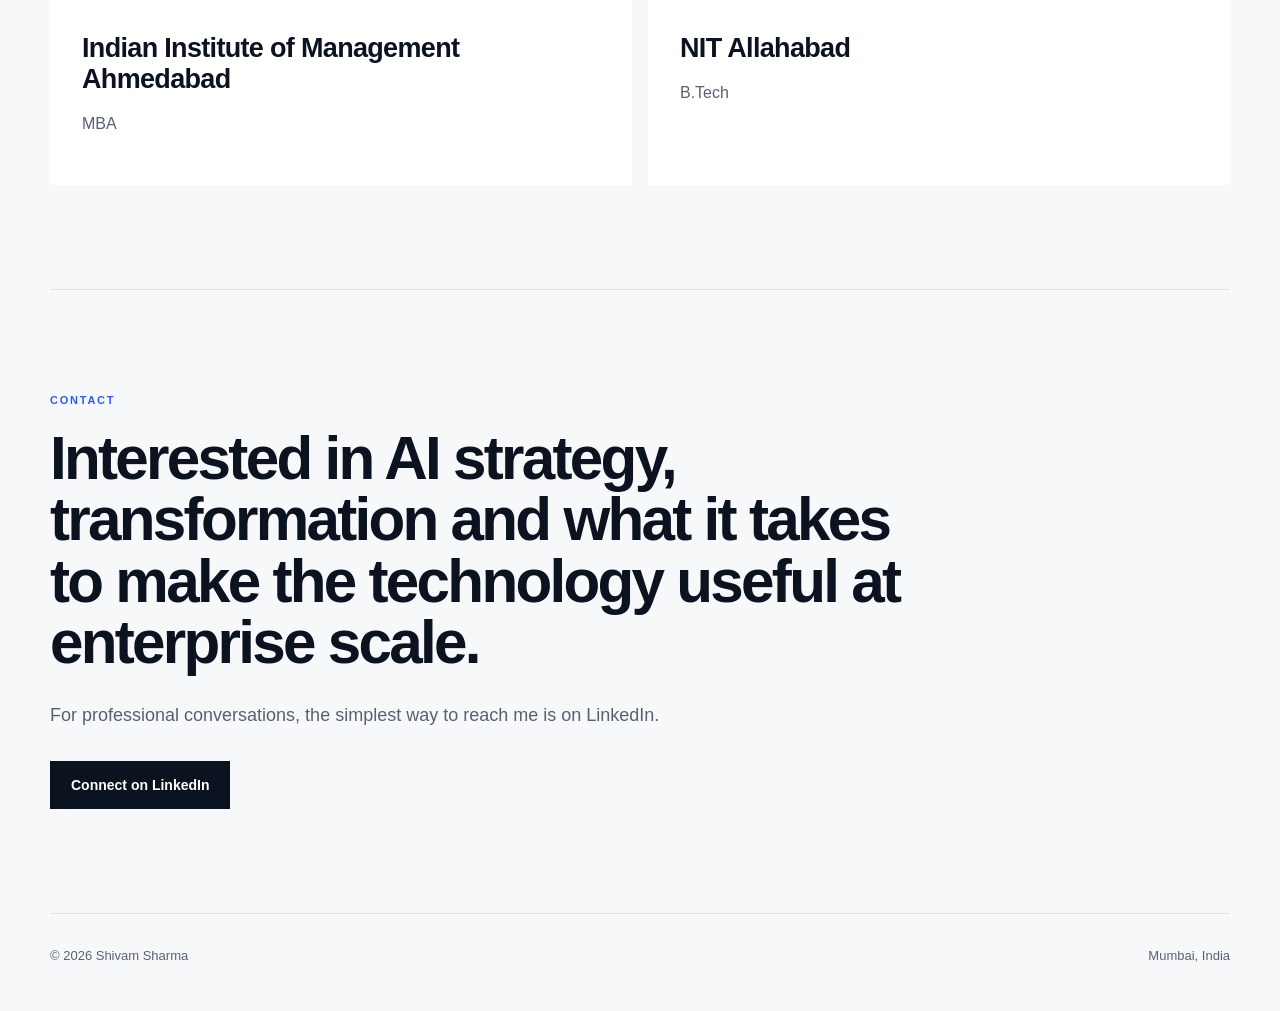
==== commit 3f0441ea: "Broaden positioning toward AI strategy and transformation" ====
--- a/index.html
+++ b/index.html
@@ -1 +1 @@
-<!doctype html><html lang="en"><head><meta charset="utf-8"/><meta name="viewport" content="width=device-width,initial-scale=1"/><title>Shivam Sharma | Enterprise AI Transformation & Architecture</title><meta name="description" content="Shivam Sharma works at the intersection of enterprise AI transformation, AI architecture and technology strategy. Technology & AI at McKinsey, former founder and CPO, former AI and software engineer, IIM Ahmedabad alumnus."/><meta name="robots" content="index,follow,max-image-preview:large,max-snippet:-1,max-video-preview:-1"/><meta name="author" content="Shivam Sharma"/><link rel="canonical" href="https://shivamsharma-site.vercel.app/"/><meta property="og:type" content="website"/><meta property="og:title" content="Shivam Sharma | Enterprise AI Transformation & Architecture"/><meta property="og:description" content="Enterprise AI transformation, AI architecture, agentic AI, technology strategy and production systems."/><meta property="og:url" content="https://shivamsharma-site.vercel.app/"/><meta property="og:image" content="https://shivamsharma-site.vercel.app/IMG_3838.jpeg"/><meta property="og:locale" content="en_IN"/><meta name="twitter:card" content="summary_large_image"/><meta name="twitter:image" content="https://shivamsharma-site.vercel.app/IMG_3838.jpeg"/><meta name="theme-color" content="#0b1220"/><link rel="stylesheet" href="styles.css"/><script type="application/ld+json">{"@context":"https://schema.org","@type":"ProfilePage","url":"https://shivamsharma-site.vercel.app/","mainEntity":{"@type":"Person","name":"Shivam Sharma","url":"https://shivamsharma-site.vercel.app/","image":"https://shivamsharma-site.vercel.app/IMG_3838.jpeg","sameAs":["https://www.linkedin.com/in/moderntao","https://github.com/shivamalpha"],"jobTitle":"Technology and AI Consultant","worksFor":{"@type":"Organization","name":"McKinsey & Company"},"alumniOf":[{"@type":"CollegeOrUniversity","name":"Indian Institute of Management Ahmedabad"},{"@type":"CollegeOrUniversity","name":"NIT Allahabad"}],"knowsAbout":["Enterprise AI transformation","AI architecture","Agentic AI","LLM gateways","AI guardrails","AI risk and safety","Technology strategy","Enterprise architecture","Product management","Software engineering"]}}</script></head><body><header class="site-header"><a class="brand" href="#top" aria-label="Shivam Sharma home">SS</a><nav aria-label="Primary navigation"><a href="#about">About</a><a href="#work">Work</a><a href="#focus">Focus</a><a href="#writing">Writing</a><a href="#contact">Contact</a></nav></header><main id="top"><section class="hero section hero-grid"><div class="hero-main"><div class="eyebrow">Enterprise AI · Architecture · Transformation</div><h1>Shivam Sharma</h1><p class="hero-copy">I work at the intersection of enterprise AI, technology architecture and transformation.</p><p class="hero-proof">Technology & AI at McKinsey · Ex-Founder & CPO · Former AI & Software Engineer · IIM Ahmedabad</p><div class="hero-actions"><a class="button primary" href="#writing">Read my thinking</a><a class="button secondary" href="https://www.linkedin.com/in/moderntao" target="_blank" rel="noreferrer">LinkedIn</a></div></div><aside class="hero-side" aria-label="Shivam Sharma profile"><div class="portrait-shell"><img src="IMG_3838.jpeg" alt="Shivam Sharma" loading="eager" fetchpriority="high"/></div><div class="hero-side-copy"><span>Based in Mumbai, India</span><strong>Enterprise AI · Agentic systems · Technology strategy</strong></div></aside></section><section id="about" class="section split"><div><div class="section-label">About</div><h2>Engineer to founder to enterprise AI.</h2></div><div class="prose"><p>My work spans enterprise AI transformation, AI architecture, digital transformation and technology strategy. At McKinsey & Company, I work with senior business and technology leaders on large-scale technology and AI programs.</p><p>Before consulting, I co-founded and led product at a technology startup, worked on conversational AI at Amelia, and built software at BlackBuck, BarRaiser and Optum. That path lets me operate across business strategy, product, architecture and engineering rather than treating AI as a standalone technology problem.</p></div></section><section id="work" class="section"><div class="section-label">Selected experience</div><h2>From AI architecture to production transformation.</h2><div class="cards"><article class="card featured"><div class="card-kicker">McKinsey & Company · Technology & AI</div><h3>Enterprise AI transformation</h3><p>Designed end-to-end enterprise AI architecture spanning serving infrastructure, LLM gateways, guardrails, agentic layers, AI risk and safety, and production rollout of AI use cases.</p></article><article class="card"><div class="card-kicker">Enterprise technology</div><h3>Architecture & modernization</h3><p>Led enterprise architecture assessments and target-state modernization roadmaps across critical systems, with a focus on simplifying operations and improving customer-facing technology.</p></article><article class="card"><div class="card-kicker">Nirvana · Co-Founder & CPO</div><h3>Zero-to-one product building</h3><p>Led product strategy, market analysis, feature definition and user experience for a consumer technology startup, alongside operating responsibilities across growth and business execution.</p></article><article class="card"><div class="card-kicker">Amelia · R&D Engineer</div><h3>Conversational AI engineering</h3><p>Built and maintained backend services for an enterprise conversational AI platform and prototyped automation features and integrations.</p></article></div></section><section id="focus" class="section dark-section"><div class="section-label">What I focus on</div><h2>AI that survives contact with the enterprise.</h2><div class="focus-grid"><div><span>01</span><h3>AI Transformation</h3><p>Moving from pilots and isolated use cases to repeatable enterprise adoption and measurable business impact.</p></div><div><span>02</span><h3>AI Architecture</h3><p>Designing the infrastructure, gateways, orchestration, observability and integration patterns required for AI at scale.</p></div><div><span>03</span><h3>Agentic AI</h3><p>Thinking through where agents genuinely improve workflows, how they interact with enterprise systems and where autonomy should stop.</p></div><div><span>04</span><h3>AI Governance</h3><p>Embedding guardrails, risk, safety and accountability into the architecture rather than bolting them on after deployment.</p></div></div></section><section id="writing" class="section"><div class="section-label">Writing</div><div class="section-heading-row"><h2>Notes from building AI for the enterprise.</h2><p>Working ideas on the systems, architecture and judgment required to move AI from a compelling demo to dependable production.</p></div><div class="writing-list"><a class="writing-feature" href="enterprise-ai-pilots-production.html"><span class="writing-meta">Essay · 8 min read</span><div><h3>Why enterprise AI pilots don’t reach production</h3><p>A practical framework for moving from problem to platform to production without mistaking model capability for enterprise judgment.</p></div><span class="writing-arrow" aria-hidden="true">↗</span></a><a class="writing-feature" href="enterprise-llm-gateway.html"><span class="writing-meta">Essay · 7 min read</span><div><h3>What an enterprise LLM gateway actually needs to do</h3><p>Governed model access, identity, routing, resilience, guardrails and observability, without turning the gateway into the entire AI platform.</p></div><span class="writing-arrow" aria-hidden="true">↗</span></a><article><span>Next</span><h3>The architecture of enterprise agentic AI</h3></article><article><span>Next</span><h3>Guardrails that matter in production</h3></article></div></section><section class="section framework-preview"><div class="section-label">A working framework</div><h2>Problem → Platform → Production → Judgment</h2><div class="framework-grid"><div><span>01</span><h3>Problem</h3><p>Start with a real business problem, not an AI point solution looking for one.</p></div><div><span>02</span><h3>Platform</h3><p>Build reusable capabilities shaped by the use cases the enterprise actually needs to serve.</p></div><div><span>03</span><h3>Production</h3><p>Design for security, scale, evaluation and reliability before the pilot becomes business-critical.</p></div><div><span>04</span><h3>Judgment</h3><p>Model fluency is not the same as contextual judgment. Agentic systems need continuous alignment to the job.</p></div></div></section><section id="credentials" class="section credentials"><div><div class="section-label">Education</div><h3>Indian Institute of Management Ahmedabad</h3><p>MBA</p></div><div><div class="section-label">Engineering</div><h3>NIT Allahabad</h3><p>B.Tech</p></div></section><section id="contact" class="section contact"><div class="section-label">Contact</div><h2>Interested in enterprise AI, deployment and the systems around it.</h2><p>For professional conversations, the simplest way to reach me is on LinkedIn.</p><a class="button primary" href="https://www.linkedin.com/in/moderntao" target="_blank" rel="noreferrer">Connect on LinkedIn</a></section></main><footer><span>© 2026 Shivam Sharma</span><span>Mumbai, India</span></footer></body></html>+<!doctype html><html lang="en"><head><meta charset="utf-8"/><meta name="viewport" content="width=device-width,initial-scale=1"/><title>Shivam Sharma | Enterprise AI Strategy & Transformation</title><meta name="description" content="Shivam Sharma works across enterprise AI strategy, AI transformation and technology strategy, with hands-on depth in AI architecture and engineering. Technology & AI at McKinsey, former founder and CPO, IIM Ahmedabad alumnus."/><meta name="robots" content="index,follow,max-image-preview:large,max-snippet:-1,max-video-preview:-1"/><meta name="author" content="Shivam Sharma"/><link rel="canonical" href="https://shivamsharma-site.vercel.app/"/><meta property="og:type" content="website"/><meta property="og:title" content="Shivam Sharma | Enterprise AI Strategy & Transformation"/><meta property="og:description" content="Enterprise AI strategy, AI transformation and technology strategy, backed by architecture and engineering depth."/><meta property="og:url" content="https://shivamsharma-site.vercel.app/"/><meta property="og:image" content="https://shivamsharma-site.vercel.app/IMG_3838.jpeg"/><meta property="og:locale" content="en_IN"/><meta name="twitter:card" content="summary_large_image"/><meta name="twitter:image" content="https://shivamsharma-site.vercel.app/IMG_3838.jpeg"/><meta name="theme-color" content="#0b1220"/><link rel="stylesheet" href="styles.css"/><script type="application/ld+json">{"@context":"https://schema.org","@type":"ProfilePage","url":"https://shivamsharma-site.vercel.app/","mainEntity":{"@type":"Person","name":"Shivam Sharma","alternateName":"moderntao","url":"https://shivamsharma-site.vercel.app/","image":"https://shivamsharma-site.vercel.app/IMG_3838.jpeg","sameAs":["https://www.linkedin.com/in/moderntao","https://github.com/shivamalpha"],"jobTitle":"Technology and AI Consultant","worksFor":{"@type":"Organization","name":"McKinsey & Company"},"alumniOf":[{"@type":"CollegeOrUniversity","name":"Indian Institute of Management Ahmedabad"},{"@type":"CollegeOrUniversity","name":"NIT Allahabad"}],"knowsAbout":["Enterprise AI strategy","AI transformation","Technology strategy","Generative AI strategy","Agentic AI","AI architecture","LLM gateways","AI governance","AI risk and safety","Enterprise architecture","Product management","Software engineering"]}}</script></head><body><header class="site-header"><a class="brand" href="#top" aria-label="Shivam Sharma home">SS</a><nav aria-label="Primary navigation"><a href="#about">About</a><a href="#work">Work</a><a href="#focus">Focus</a><a href="#writing">Writing</a><a href="#contact">Contact</a></nav></header><main id="top"><section class="hero section hero-grid"><div class="hero-main"><div class="eyebrow">Enterprise AI · Strategy · Transformation</div><h1>Shivam Sharma</h1><p class="hero-copy">I work with enterprises on AI strategy, technology choices and the hard part: turning them into transformation that works in practice.</p><p class="hero-proof">Technology & AI at McKinsey · Ex-Founder & CPO · Former AI & Software Engineer · IIM Ahmedabad</p><div class="hero-actions"><a class="button primary" href="#writing">Read my thinking</a><a class="button secondary" href="https://www.linkedin.com/in/moderntao" target="_blank" rel="noreferrer">LinkedIn</a></div></div><aside class="hero-side" aria-label="Shivam Sharma profile"><div class="portrait-shell"><img src="IMG_3838.jpeg" alt="Shivam Sharma" loading="eager" fetchpriority="high"/></div><div class="hero-side-copy"><span>Based in Mumbai, India</span><strong>AI strategy · Enterprise transformation · Technology</strong></div></aside></section><section id="about" class="section split"><div><div class="section-label">About</div><h2>Strategy with enough technical depth to challenge the answer.</h2></div><div class="prose"><p>My work spans enterprise AI strategy, AI transformation and technology strategy. At McKinsey & Company, I work with senior business and technology leaders on large-scale technology and AI programs.</p><p>I came into consulting through engineering, conversational AI, product and entrepreneurship. That background matters because AI strategy quickly becomes a set of real choices about architecture, operating model, build versus buy, governance, economics and adoption. I like working where those choices meet.</p></div></section><section id="work" class="section"><div class="section-label">Selected experience</div><h2>From strategic choices to systems that can actually run.</h2><div class="cards"><article class="card featured"><div class="card-kicker">McKinsey & Company · Technology & AI</div><h3>Enterprise AI strategy & transformation</h3><p>Work across enterprise AI strategy, transformation and production adoption, connecting business priorities with the technology capabilities, governance and operating choices required to scale.</p></article><article class="card"><div class="card-kicker">Enterprise technology</div><h3>Technology strategy & architecture</h3><p>Enterprise architecture assessments and target-state modernization roadmaps across critical systems, with a focus on simplifying operations and improving customer-facing technology.</p></article><article class="card"><div class="card-kicker">Nirvana · Co-Founder & CPO</div><h3>Zero-to-one product building</h3><p>Led product strategy, market analysis, feature definition and user experience for a consumer technology startup, alongside operating responsibilities across growth and business execution.</p></article><article class="card"><div class="card-kicker">Amelia · R&D Engineer</div><h3>Conversational AI engineering</h3><p>Built and maintained backend services for an enterprise conversational AI platform and prototyped automation features and integrations.</p></article></div></section><section id="focus" class="section dark-section"><div class="section-label">What I focus on</div><h2>AI strategy that survives contact with the enterprise.</h2><div class="focus-grid"><div><span>01</span><h3>AI Strategy</h3><p>Where AI can create material value, what to prioritize, and how investment choices fit the broader business and technology agenda.</p></div><div><span>02</span><h3>AI Transformation</h3><p>Moving from scattered pilots to repeatable adoption, shared capabilities, a workable operating model and measurable business impact.</p></div><div><span>03</span><h3>Technology & Architecture</h3><p>Using technical depth to pressure-test platform, build-versus-buy, integration, security, scale and economics decisions.</p></div><div><span>04</span><h3>Agentic AI & Governance</h3><p>Where greater autonomy improves a workflow, where it creates unacceptable risk, and what enterprises need around it to stay in control.</p></div></div></section><section id="writing" class="section"><div class="section-label">Writing</div><div class="section-heading-row"><h2>Notes on enterprise AI decisions.</h2><p>My working views on AI strategy, architecture, deployment and the trade-offs that show up once an enterprise moves beyond a demo.</p></div><div class="writing-list"><a class="writing-feature" href="enterprise-ai-pilots-production.html"><span class="writing-meta">Essay · 8 min read</span><div><h3>Why enterprise AI pilots don’t reach production</h3><p>A practical framework for moving from problem to platform to production without mistaking model capability for enterprise judgment.</p></div><span class="writing-arrow" aria-hidden="true">↗</span></a><a class="writing-feature" href="enterprise-llm-gateway.html"><span class="writing-meta">Essay · 7 min read</span><div><h3>What an enterprise LLM gateway actually needs to do</h3><p>Governed model access, identity, routing, resilience, guardrails and observability, without turning the gateway into the entire AI platform.</p></div><span class="writing-arrow" aria-hidden="true">↗</span></a><article><span>Next</span><h3>The architecture of enterprise agentic AI</h3></article><article><span>Next</span><h3>How enterprises should decide where to place the next AI dollar</h3></article></div></section><section class="section framework-preview"><div class="section-label">A working framework</div><h2>Problem → Platform → Production → Judgment</h2><div class="framework-grid"><div><span>01</span><h3>Problem</h3><p>Start with a real business problem, not an AI point solution looking for one.</p></div><div><span>02</span><h3>Platform</h3><p>Build reusable capabilities shaped by the use cases the enterprise actually needs to serve.</p></div><div><span>03</span><h3>Production</h3><p>Design for security, scale, evaluation and reliability before the pilot becomes business-critical.</p></div><div><span>04</span><h3>Judgment</h3><p>Model fluency is not the same as contextual judgment. Agentic systems need continuous alignment to the job.</p></div></div></section><section id="credentials" class="section credentials"><div><div class="section-label">Education</div><h3>Indian Institute of Management Ahmedabad</h3><p>MBA</p></div><div><div class="section-label">Engineering</div><h3>NIT Allahabad</h3><p>B.Tech</p></div></section><section id="contact" class="section contact"><div class="section-label">Contact</div><h2>Interested in AI strategy, transformation and what it takes to make the technology useful at enterprise scale.</h2><p>For professional conversations, the simplest way to reach me is on LinkedIn.</p><a class="button primary" href="https://www.linkedin.com/in/moderntao" target="_blank" rel="noreferrer">Connect on LinkedIn</a></section></main><footer><span>© 2026 Shivam Sharma</span><span>Mumbai, India</span></footer></body></html>
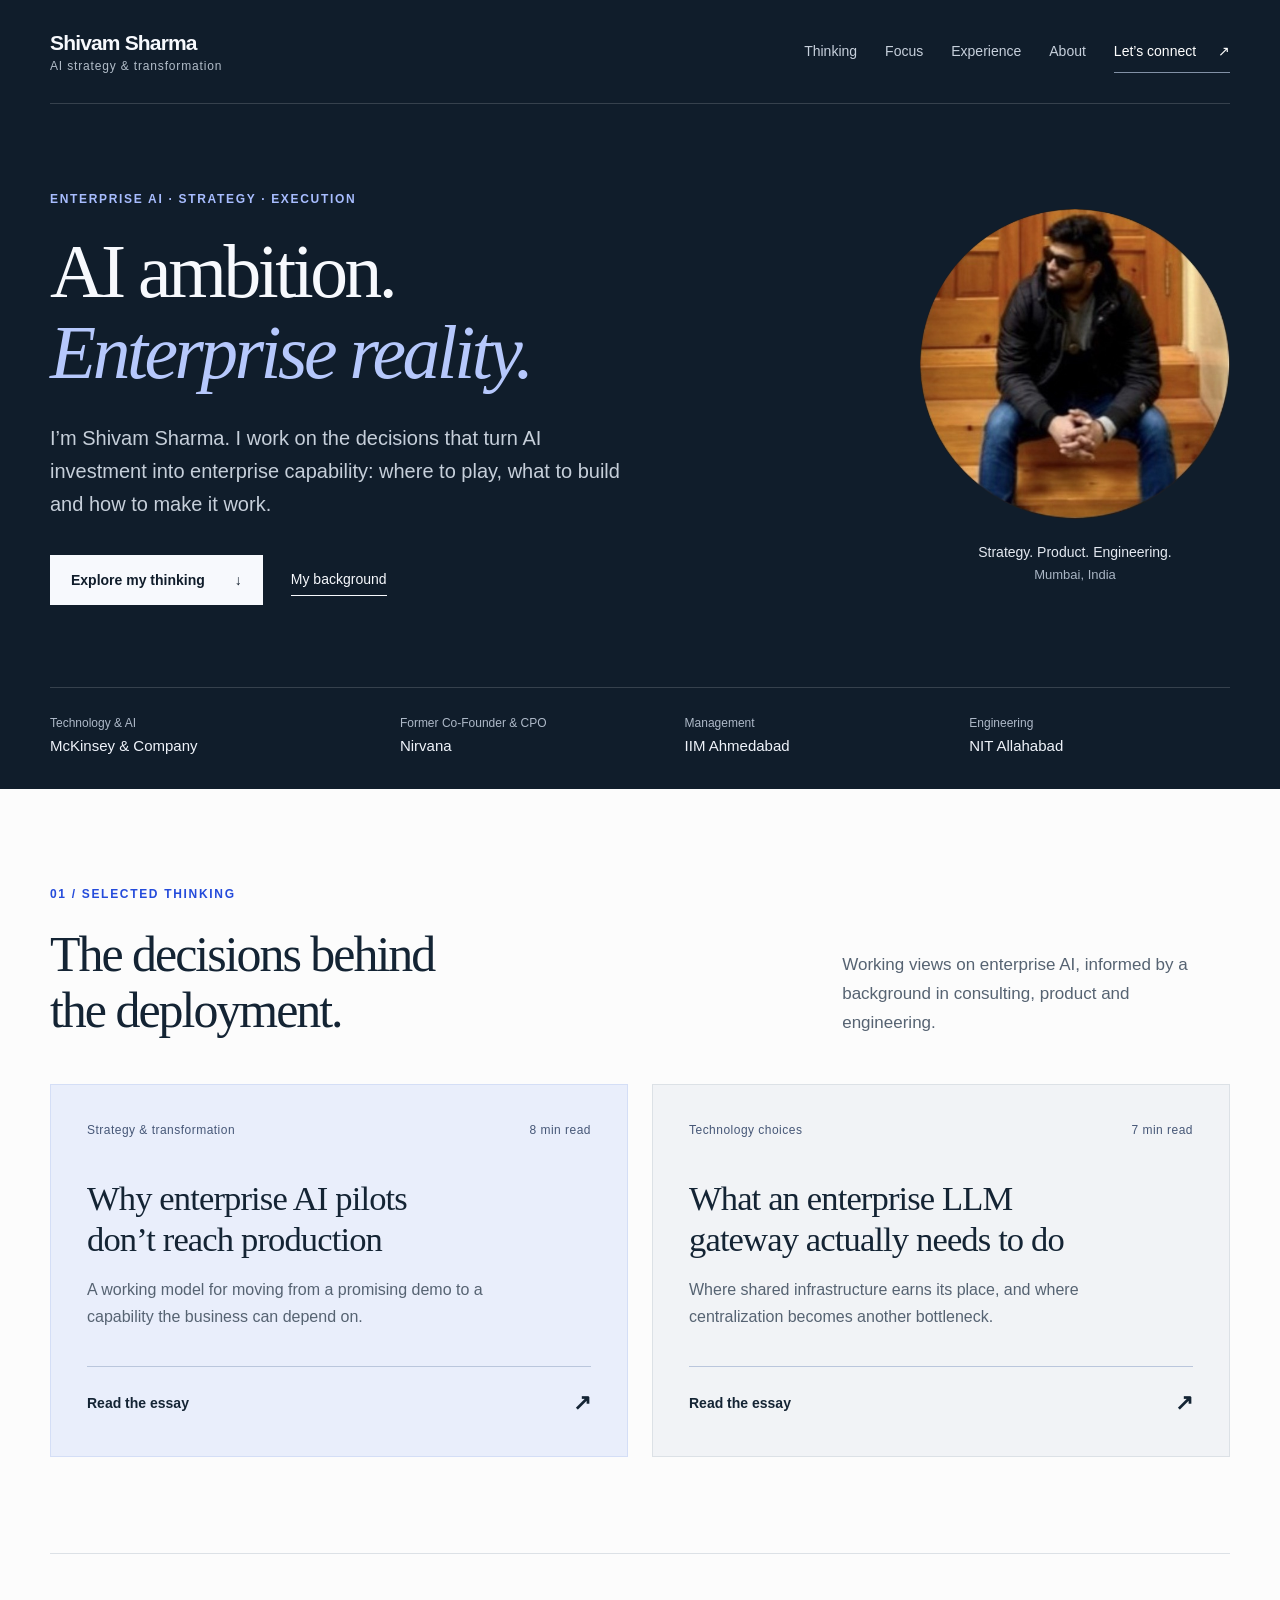
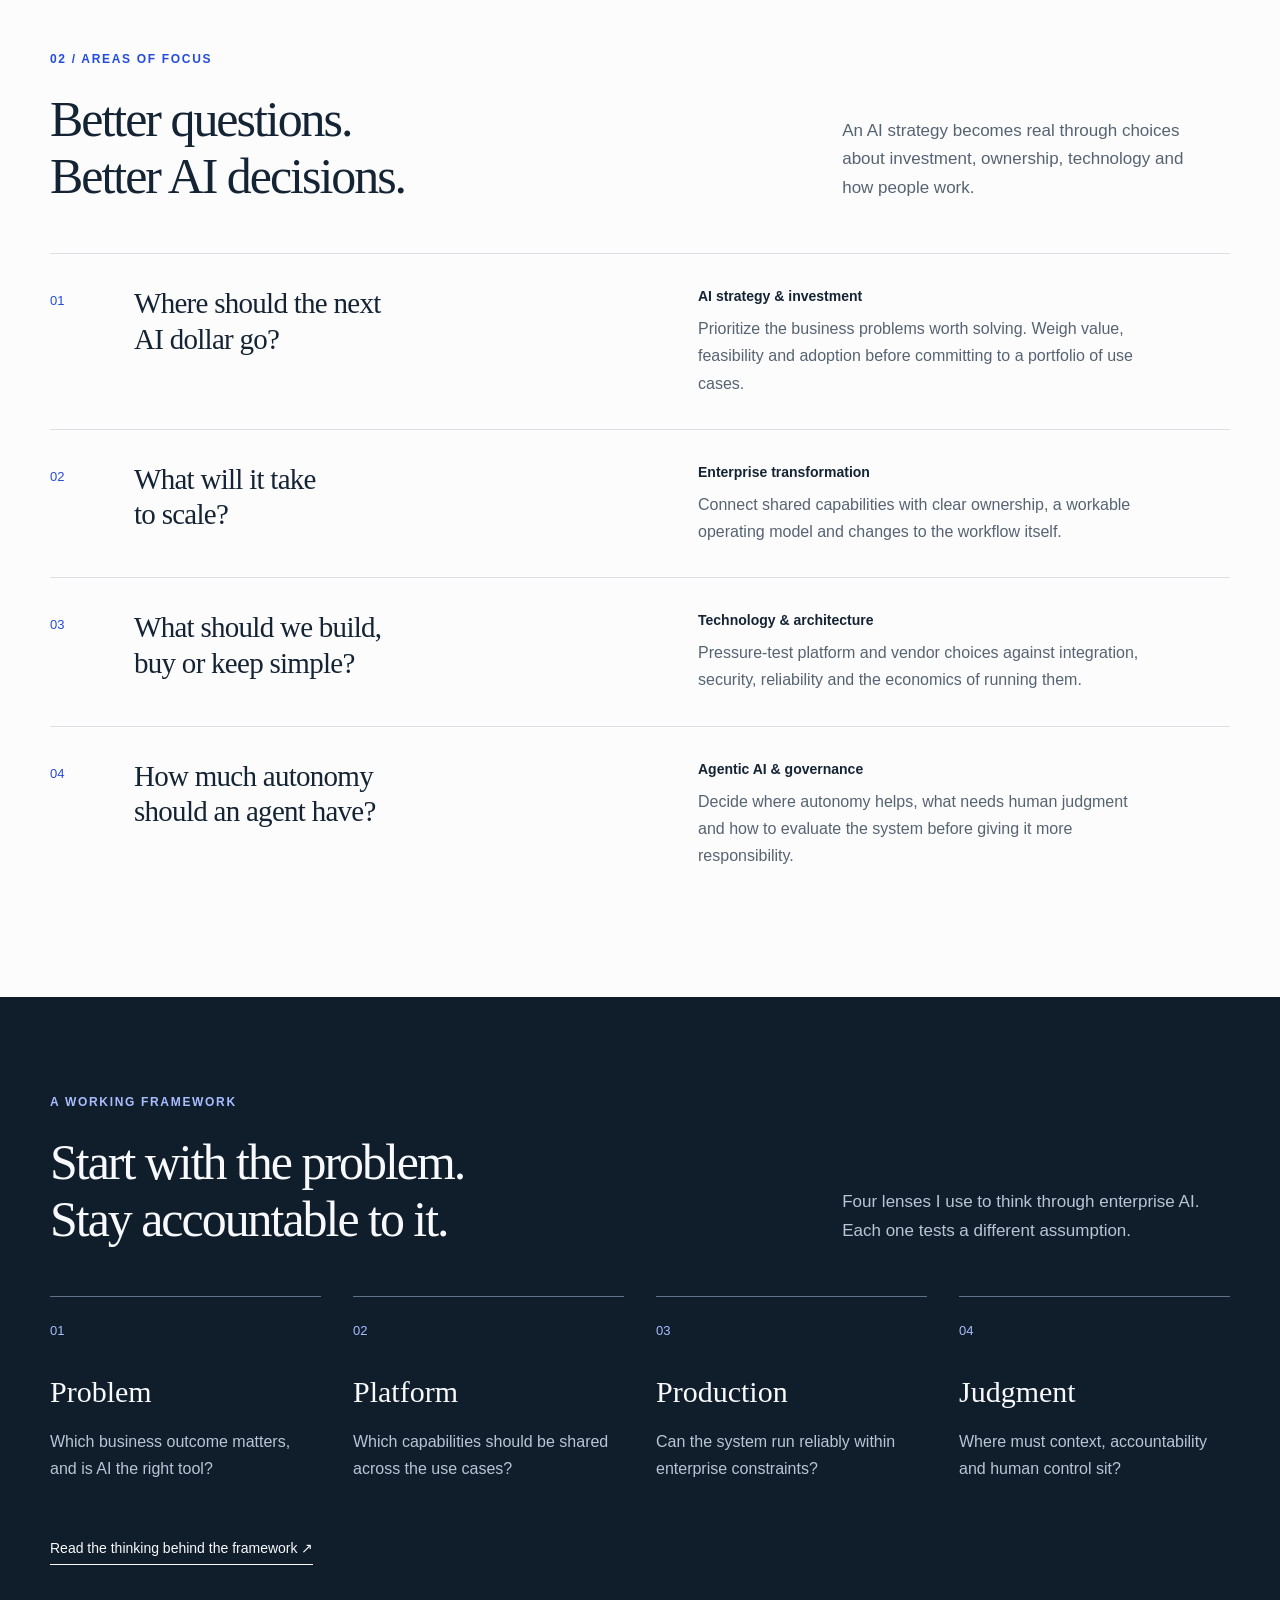
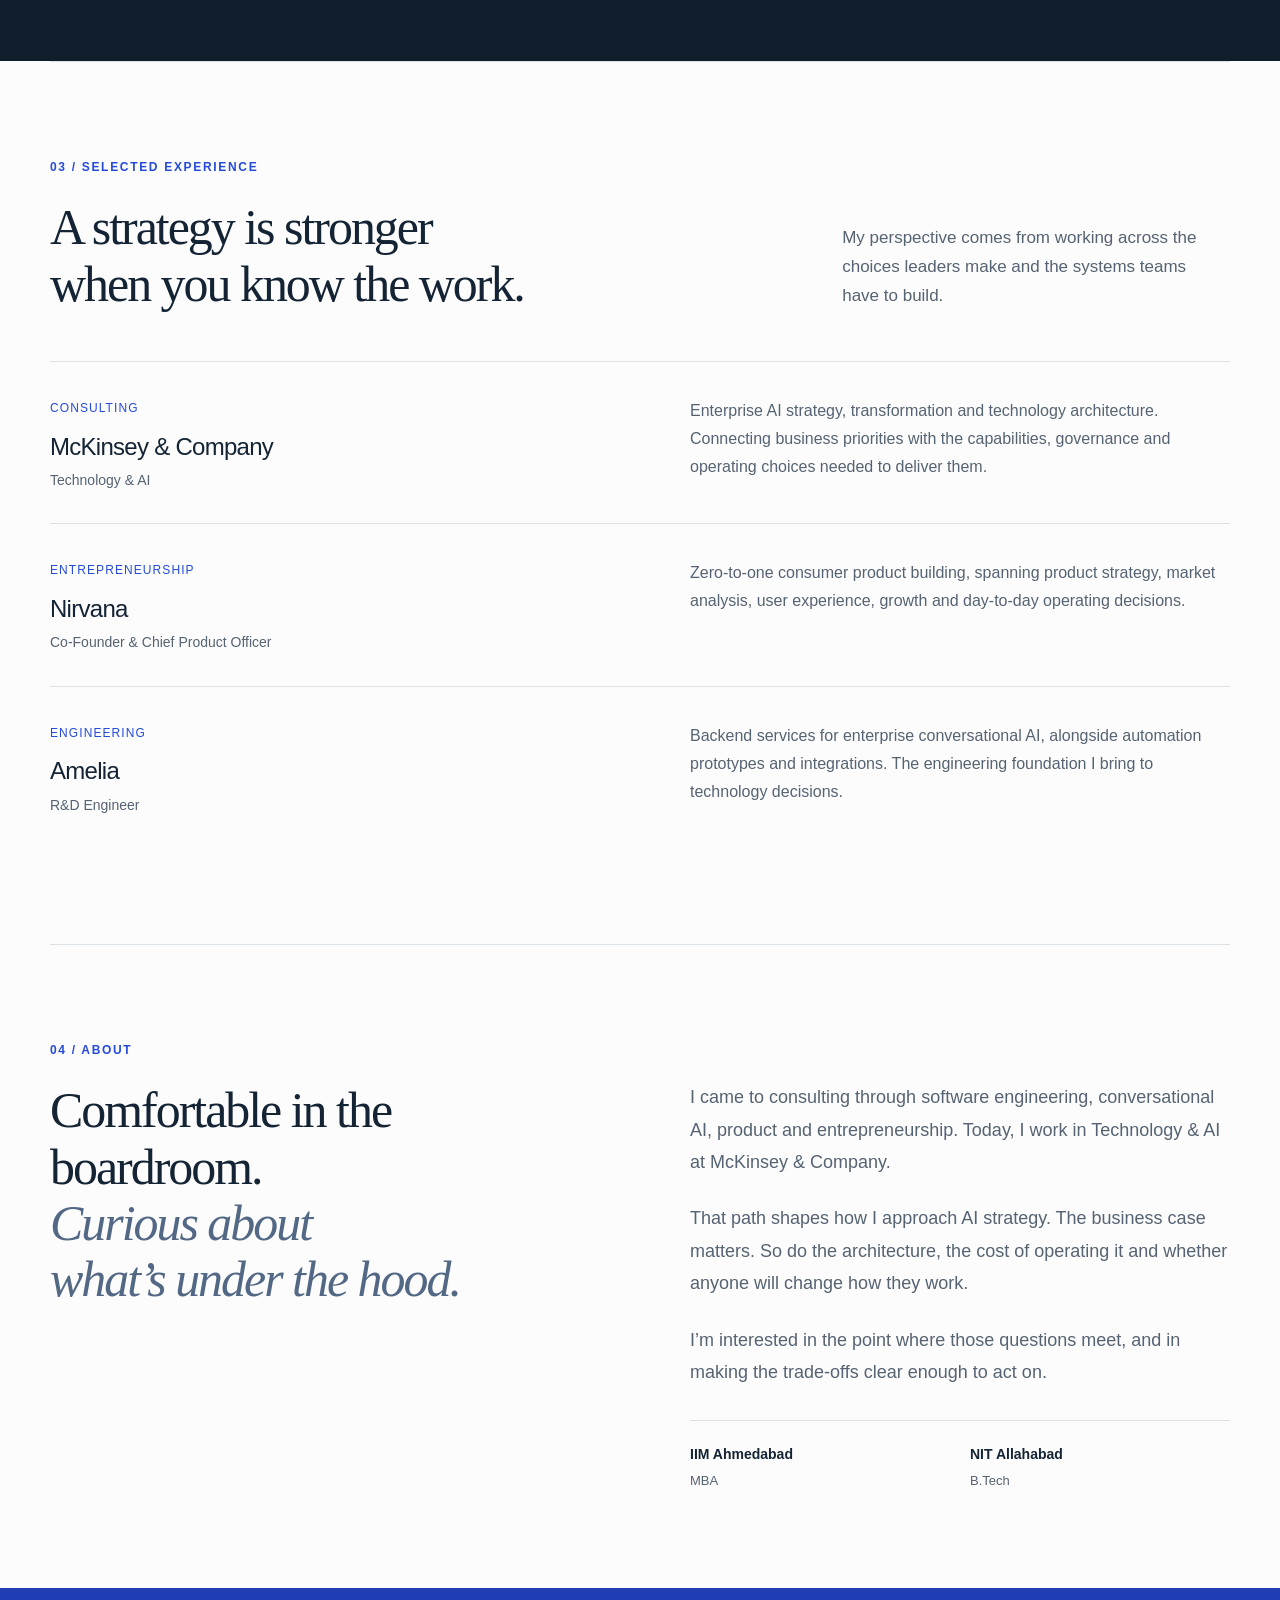
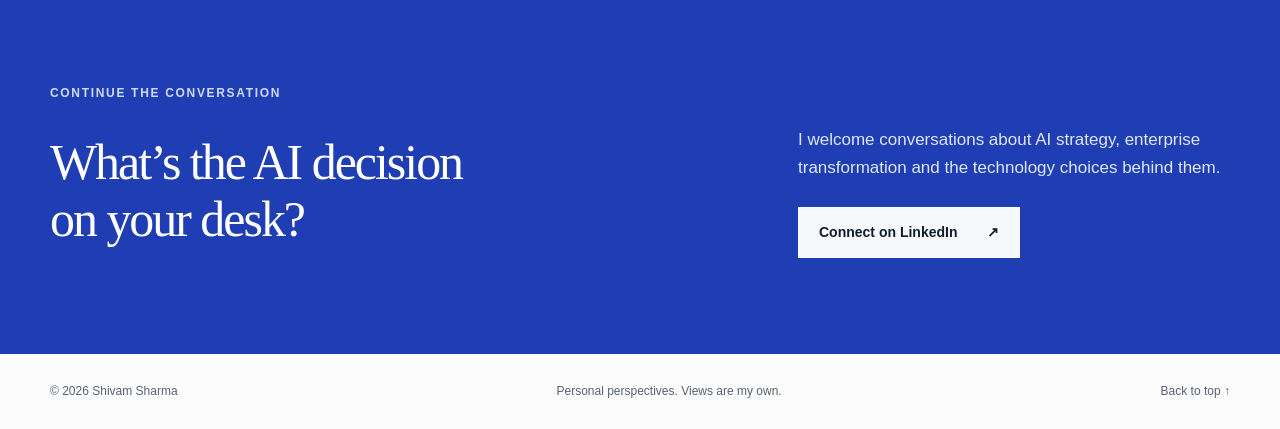
==== commit 86279e7a: "Prepare editorial redesign and AI strategy positioning for review" ====
--- a/index.html
+++ b/index.html
@@ -1 +1,58 @@
-<!doctype html><html lang="en"><head><meta charset="utf-8"/><meta name="viewport" content="width=device-width,initial-scale=1"/><title>Shivam Sharma | Enterprise AI Strategy & Transformation</title><meta name="description" content="Shivam Sharma works across enterprise AI strategy, AI transformation and technology strategy, with hands-on depth in AI architecture and engineering. Technology & AI at McKinsey, former founder and CPO, IIM Ahmedabad alumnus."/><meta name="robots" content="index,follow,max-image-preview:large,max-snippet:-1,max-video-preview:-1"/><meta name="author" content="Shivam Sharma"/><link rel="canonical" href="https://shivamsharma-site.vercel.app/"/><meta property="og:type" content="website"/><meta property="og:title" content="Shivam Sharma | Enterprise AI Strategy & Transformation"/><meta property="og:description" content="Enterprise AI strategy, AI transformation and technology strategy, backed by architecture and engineering depth."/><meta property="og:url" content="https://shivamsharma-site.vercel.app/"/><meta property="og:image" content="https://shivamsharma-site.vercel.app/IMG_3838.jpeg"/><meta property="og:locale" content="en_IN"/><meta name="twitter:card" content="summary_large_image"/><meta name="twitter:image" content="https://shivamsharma-site.vercel.app/IMG_3838.jpeg"/><meta name="theme-color" content="#0b1220"/><link rel="stylesheet" href="styles.css"/><script type="application/ld+json">{"@context":"https://schema.org","@type":"ProfilePage","url":"https://shivamsharma-site.vercel.app/","mainEntity":{"@type":"Person","name":"Shivam Sharma","alternateName":"moderntao","url":"https://shivamsharma-site.vercel.app/","image":"https://shivamsharma-site.vercel.app/IMG_3838.jpeg","sameAs":["https://www.linkedin.com/in/moderntao","https://github.com/shivamalpha"],"jobTitle":"Technology and AI Consultant","worksFor":{"@type":"Organization","name":"McKinsey & Company"},"alumniOf":[{"@type":"CollegeOrUniversity","name":"Indian Institute of Management Ahmedabad"},{"@type":"CollegeOrUniversity","name":"NIT Allahabad"}],"knowsAbout":["Enterprise AI strategy","AI transformation","Technology strategy","Generative AI strategy","Agentic AI","AI architecture","LLM gateways","AI governance","AI risk and safety","Enterprise architecture","Product management","Software engineering"]}}</script></head><body><header class="site-header"><a class="brand" href="#top" aria-label="Shivam Sharma home">SS</a><nav aria-label="Primary navigation"><a href="#about">About</a><a href="#work">Work</a><a href="#focus">Focus</a><a href="#writing">Writing</a><a href="#contact">Contact</a></nav></header><main id="top"><section class="hero section hero-grid"><div class="hero-main"><div class="eyebrow">Enterprise AI · Strategy · Transformation</div><h1>Shivam Sharma</h1><p class="hero-copy">I work with enterprises on AI strategy, technology choices and the hard part: turning them into transformation that works in practice.</p><p class="hero-proof">Technology & AI at McKinsey · Ex-Founder & CPO · Former AI & Software Engineer · IIM Ahmedabad</p><div class="hero-actions"><a class="button primary" href="#writing">Read my thinking</a><a class="button secondary" href="https://www.linkedin.com/in/moderntao" target="_blank" rel="noreferrer">LinkedIn</a></div></div><aside class="hero-side" aria-label="Shivam Sharma profile"><div class="portrait-shell"><img src="IMG_3838.jpeg" alt="Shivam Sharma" loading="eager" fetchpriority="high"/></div><div class="hero-side-copy"><span>Based in Mumbai, India</span><strong>AI strategy · Enterprise transformation · Technology</strong></div></aside></section><section id="about" class="section split"><div><div class="section-label">About</div><h2>Strategy with enough technical depth to challenge the answer.</h2></div><div class="prose"><p>My work spans enterprise AI strategy, AI transformation and technology strategy. At McKinsey & Company, I work with senior business and technology leaders on large-scale technology and AI programs.</p><p>I came into consulting through engineering, conversational AI, product and entrepreneurship. That background matters because AI strategy quickly becomes a set of real choices about architecture, operating model, build versus buy, governance, economics and adoption. I like working where those choices meet.</p></div></section><section id="work" class="section"><div class="section-label">Selected experience</div><h2>From strategic choices to systems that can actually run.</h2><div class="cards"><article class="card featured"><div class="card-kicker">McKinsey & Company · Technology & AI</div><h3>Enterprise AI strategy & transformation</h3><p>Work across enterprise AI strategy, transformation and production adoption, connecting business priorities with the technology capabilities, governance and operating choices required to scale.</p></article><article class="card"><div class="card-kicker">Enterprise technology</div><h3>Technology strategy & architecture</h3><p>Enterprise architecture assessments and target-state modernization roadmaps across critical systems, with a focus on simplifying operations and improving customer-facing technology.</p></article><article class="card"><div class="card-kicker">Nirvana · Co-Founder & CPO</div><h3>Zero-to-one product building</h3><p>Led product strategy, market analysis, feature definition and user experience for a consumer technology startup, alongside operating responsibilities across growth and business execution.</p></article><article class="card"><div class="card-kicker">Amelia · R&D Engineer</div><h3>Conversational AI engineering</h3><p>Built and maintained backend services for an enterprise conversational AI platform and prototyped automation features and integrations.</p></article></div></section><section id="focus" class="section dark-section"><div class="section-label">What I focus on</div><h2>AI strategy that survives contact with the enterprise.</h2><div class="focus-grid"><div><span>01</span><h3>AI Strategy</h3><p>Where AI can create material value, what to prioritize, and how investment choices fit the broader business and technology agenda.</p></div><div><span>02</span><h3>AI Transformation</h3><p>Moving from scattered pilots to repeatable adoption, shared capabilities, a workable operating model and measurable business impact.</p></div><div><span>03</span><h3>Technology & Architecture</h3><p>Using technical depth to pressure-test platform, build-versus-buy, integration, security, scale and economics decisions.</p></div><div><span>04</span><h3>Agentic AI & Governance</h3><p>Where greater autonomy improves a workflow, where it creates unacceptable risk, and what enterprises need around it to stay in control.</p></div></div></section><section id="writing" class="section"><div class="section-label">Writing</div><div class="section-heading-row"><h2>Notes on enterprise AI decisions.</h2><p>My working views on AI strategy, architecture, deployment and the trade-offs that show up once an enterprise moves beyond a demo.</p></div><div class="writing-list"><a class="writing-feature" href="enterprise-ai-pilots-production.html"><span class="writing-meta">Essay · 8 min read</span><div><h3>Why enterprise AI pilots don’t reach production</h3><p>A practical framework for moving from problem to platform to production without mistaking model capability for enterprise judgment.</p></div><span class="writing-arrow" aria-hidden="true">↗</span></a><a class="writing-feature" href="enterprise-llm-gateway.html"><span class="writing-meta">Essay · 7 min read</span><div><h3>What an enterprise LLM gateway actually needs to do</h3><p>Governed model access, identity, routing, resilience, guardrails and observability, without turning the gateway into the entire AI platform.</p></div><span class="writing-arrow" aria-hidden="true">↗</span></a><article><span>Next</span><h3>The architecture of enterprise agentic AI</h3></article><article><span>Next</span><h3>How enterprises should decide where to place the next AI dollar</h3></article></div></section><section class="section framework-preview"><div class="section-label">A working framework</div><h2>Problem → Platform → Production → Judgment</h2><div class="framework-grid"><div><span>01</span><h3>Problem</h3><p>Start with a real business problem, not an AI point solution looking for one.</p></div><div><span>02</span><h3>Platform</h3><p>Build reusable capabilities shaped by the use cases the enterprise actually needs to serve.</p></div><div><span>03</span><h3>Production</h3><p>Design for security, scale, evaluation and reliability before the pilot becomes business-critical.</p></div><div><span>04</span><h3>Judgment</h3><p>Model fluency is not the same as contextual judgment. Agentic systems need continuous alignment to the job.</p></div></div></section><section id="credentials" class="section credentials"><div><div class="section-label">Education</div><h3>Indian Institute of Management Ahmedabad</h3><p>MBA</p></div><div><div class="section-label">Engineering</div><h3>NIT Allahabad</h3><p>B.Tech</p></div></section><section id="contact" class="section contact"><div class="section-label">Contact</div><h2>Interested in AI strategy, transformation and what it takes to make the technology useful at enterprise scale.</h2><p>For professional conversations, the simplest way to reach me is on LinkedIn.</p><a class="button primary" href="https://www.linkedin.com/in/moderntao" target="_blank" rel="noreferrer">Connect on LinkedIn</a></section></main><footer><span>© 2026 Shivam Sharma</span><span>Mumbai, India</span></footer></body></html>+<!doctype html><html lang="en"><head><meta charset="utf-8"/><meta name="viewport" content="width=device-width,initial-scale=1"/><title>Shivam Sharma | Enterprise AI Strategy & Transformation</title><meta name="description" content="Shivam Sharma works across enterprise AI strategy, AI transformation and technology strategy, with hands-on depth in AI architecture and engineering. Technology & AI at McKinsey, former founder and CPO, IIM Ahmedabad alumnus."/><meta name="robots" content="index,follow,max-image-preview:large,max-snippet:-1,max-video-preview:-1"/><meta name="author" content="Shivam Sharma"/><link rel="canonical" href="https://shivamsharma-site.vercel.app/"/><meta property="og:type" content="website"/><meta property="og:title" content="Shivam Sharma | Enterprise AI Strategy & Transformation"/><meta property="og:description" content="Enterprise AI strategy, AI transformation and technology strategy, backed by architecture and engineering depth."/><meta property="og:url" content="https://shivamsharma-site.vercel.app/"/><meta property="og:image" content="https://shivamsharma-site.vercel.app/IMG_3838.jpeg"/><meta property="og:locale" content="en_IN"/><meta name="twitter:card" content="summary_large_image"/><meta name="twitter:image" content="https://shivamsharma-site.vercel.app/IMG_3838.jpeg"/><meta name="theme-color" content="#101d2b"/><link rel="stylesheet" href="styles.css"/><script type="application/ld+json">{"@context":"https://schema.org","@type":"ProfilePage","url":"https://shivamsharma-site.vercel.app/","mainEntity":{"@type":"Person","name":"Shivam Sharma","alternateName":"moderntao","url":"https://shivamsharma-site.vercel.app/","image":"https://shivamsharma-site.vercel.app/IMG_3838.jpeg","sameAs":["https://www.linkedin.com/in/moderntao","https://github.com/shivamalpha"],"jobTitle":"Technology and AI Consultant","worksFor":{"@type":"Organization","name":"McKinsey & Company"},"alumniOf":[{"@type":"CollegeOrUniversity","name":"Indian Institute of Management Ahmedabad"},{"@type":"CollegeOrUniversity","name":"NIT Allahabad"}],"knowsAbout":["Enterprise AI strategy","AI transformation","Technology strategy","Generative AI strategy","Agentic AI","AI architecture","LLM gateways","AI governance","AI risk and safety","Enterprise architecture","Product management","Software engineering"]}}</script></head>
+<body>
+<a class="skip-link" href="#main">Skip to content</a>
+<div class="opening" id="top">
+<header class="site-header">
+  <a class="brand" href="#top" aria-label="Shivam Sharma home">Shivam Sharma<span>AI strategy & transformation</span></a>
+  <nav aria-label="Primary navigation"><a href="#writing">Thinking</a><a href="#focus">Focus</a><a href="#work">Experience</a><a href="#about">About</a><a class="nav-contact" href="#contact">Let’s connect <span aria-hidden="true">↗</span></a></nav>
+</header>
+</div>
+<main id="main">
+<div class="opening">
+<section class="hero section">
+  <div class="hero-main">
+    <p class="eyebrow">Enterprise AI · Strategy · Execution</p>
+    <h1>AI ambition.<br><em>Enterprise reality.</em></h1>
+    <p class="hero-copy">I’m Shivam Sharma. I work on the decisions that turn AI investment into enterprise capability: where to play, what to build and how to make it work.</p>
+    <div class="hero-actions"><a class="button primary" href="#writing">Explore my thinking <span aria-hidden="true">↓</span></a><a class="text-link" href="#about">My background</a></div>
+  </div>
+  <aside class="hero-side" aria-label="About Shivam Sharma">
+    <div class="portrait-shell"><img src="IMG_3838.jpeg" alt="Shivam Sharma" width="519" height="519" fetchpriority="high" /></div>
+    <p class="portrait-caption"><span>Strategy. Product. Engineering.</span>Mumbai, India</p>
+  </aside>
+</section>
+<div class="credential-strip section"><p>Technology & AI<br><strong>McKinsey & Company</strong></p><p>Former Co-Founder & CPO<br><strong>Nirvana</strong></p><p>Management<br><strong>IIM Ahmedabad</strong></p><p>Engineering<br><strong>NIT Allahabad</strong></p></div>
+</div>
+<section id="writing" class="section writing-section">
+  <div class="section-heading-row"><div><p class="section-label">01 / Selected thinking</p><h2>The decisions behind<br>the deployment.</h2></div><p>Working views on enterprise AI, informed by a background in consulting, product and engineering.</p></div>
+  <div class="writing-grid">
+    <a class="essay-card essay-lead" href="enterprise-ai-pilots-production.html"><div class="essay-meta"><span>Strategy & transformation</span><span>8 min read</span></div><h3>Why enterprise AI pilots don’t reach production</h3><p>A working model for moving from a promising demo to a capability the business can depend on.</p><span class="essay-cta">Read the essay <span aria-hidden="true">↗</span></span></a>
+    <a class="essay-card" href="enterprise-llm-gateway.html"><div class="essay-meta"><span>Technology choices</span><span>7 min read</span></div><h3>What an enterprise LLM gateway actually needs to do</h3><p>Where shared infrastructure earns its place, and where centralization becomes another bottleneck.</p><span class="essay-cta">Read the essay <span aria-hidden="true">↗</span></span></a>
+  </div>
+</section>
+<section id="focus" class="section focus-section">
+  <div class="section-heading-row"><div><p class="section-label">02 / Areas of focus</p><h2>Better questions.<br>Better AI decisions.</h2></div><p>An AI strategy becomes real through choices about investment, ownership, technology and how people work.</p></div>
+  <div class="focus-list">
+    <article><span class="row-number">01</span><h3>Where should the next<br>AI dollar go?</h3><div><h4>AI strategy & investment</h4><p>Prioritize the business problems worth solving. Weigh value, feasibility and adoption before committing to a portfolio of use cases.</p></div></article>
+    <article><span class="row-number">02</span><h3>What will it take<br>to scale?</h3><div><h4>Enterprise transformation</h4><p>Connect shared capabilities with clear ownership, a workable operating model and changes to the workflow itself.</p></div></article>
+    <article><span class="row-number">03</span><h3>What should we build,<br>buy or keep simple?</h3><div><h4>Technology & architecture</h4><p>Pressure-test platform and vendor choices against integration, security, reliability and the economics of running them.</p></div></article>
+    <article><span class="row-number">04</span><h3>How much autonomy<br>should an agent have?</h3><div><h4>Agentic AI & governance</h4><p>Decide where autonomy helps, what needs human judgment and how to evaluate the system before giving it more responsibility.</p></div></article>
+  </div>
+</section>
+<section class="framework-band"><div class="section">
+  <div class="section-heading-row"><div><p class="section-label">A working framework</p><h2>Start with the problem.<br>Stay accountable to it.</h2></div><p>Four lenses I use to think through enterprise AI. Each one tests a different assumption.</p></div>
+  <div class="framework-grid"><div><span>01</span><h3>Problem</h3><p>Which business outcome matters, and is AI the right tool?</p></div><div><span>02</span><h3>Platform</h3><p>Which capabilities should be shared across the use cases?</p></div><div><span>03</span><h3>Production</h3><p>Can the system run reliably within enterprise constraints?</p></div><div><span>04</span><h3>Judgment</h3><p>Where must context, accountability and human control sit?</p></div></div>
+  <a class="text-link" href="enterprise-ai-pilots-production.html">Read the thinking behind the framework <span aria-hidden="true">↗</span></a>
+</div></section>
+<section id="work" class="section experience-section">
+  <div class="section-heading-row"><div><p class="section-label">03 / Selected experience</p><h2>A strategy is stronger<br>when you know the work.</h2></div><p>My perspective comes from working across the choices leaders make and the systems teams have to build.</p></div>
+  <div class="experience-list"><article><div><span class="experience-type">Consulting</span><h3>McKinsey & Company</h3><p class="role">Technology & AI</p></div><p>Enterprise AI strategy, transformation and technology architecture. Connecting business priorities with the capabilities, governance and operating choices needed to deliver them.</p></article><article><div><span class="experience-type">Entrepreneurship</span><h3>Nirvana</h3><p class="role">Co-Founder & Chief Product Officer</p></div><p>Zero-to-one consumer product building, spanning product strategy, market analysis, user experience, growth and day-to-day operating decisions.</p></article><article><div><span class="experience-type">Engineering</span><h3>Amelia</h3><p class="role">R&D Engineer</p></div><p>Backend services for enterprise conversational AI, alongside automation prototypes and integrations. The engineering foundation I bring to technology decisions.</p></article></div>
+</section>
+<section id="about" class="section about-section">
+  <div><p class="section-label">04 / About</p><h2>Comfortable in the<br>boardroom.<br><em>Curious about<br>what’s under the hood.</em></h2></div>
+  <div class="prose"><p>I came to consulting through software engineering, conversational AI, product and entrepreneurship. Today, I work in Technology & AI at McKinsey & Company.</p><p>That path shapes how I approach AI strategy. The business case matters. So do the architecture, the cost of operating it and whether anyone will change how they work.</p><p>I’m interested in the point where those questions meet, and in making the trade-offs clear enough to act on.</p><div class="education"><p><strong>IIM Ahmedabad</strong><span>MBA</span></p><p><strong>NIT Allahabad</strong><span>B.Tech</span></p></div></div>
+</section>
+<section id="contact" class="contact-band"><div class="section contact"><p class="section-label">Continue the conversation</p><div class="contact-grid"><h2>What’s the AI decision<br>on your desk?</h2><div><p>I welcome conversations about AI strategy, enterprise transformation and the technology choices behind them.</p><a class="button primary" href="https://www.linkedin.com/in/moderntao" target="_blank" rel="noopener noreferrer">Connect on LinkedIn <span aria-hidden="true">↗</span></a></div></div></div></section>
+</main>
+<footer><span>© 2026 Shivam Sharma</span><span>Personal perspectives. Views are my own.</span><a href="#top">Back to top ↑</a></footer>
+</body></html>
--- a/styles.css
+++ b/styles.css
@@ -1,89 +1,209 @@
 :root {
-  --ink: #0b1220;
-  --muted: #586173;
-  --paper: #f7f8fa;
-  --white: #ffffff;
-  --line: #dfe3e8;
-  --accent: #2d5bff;
-  --soft: #eef2ff;
+  --ink: #142434;
+  --muted: #566372;
+  --paper: #fcfcfc;
+  --white: #fff;
+  --line: #dce1e6;
+  --accent: #244bdb;
+  --night: #101d2b;
+  --serif: Georgia, 'Times New Roman', serif;
   --max: 1180px;
 }
-
 * { box-sizing: border-box; }
-html { scroll-behavior: smooth; }
-body { margin:0; background:var(--paper); color:var(--ink); font-family:Inter,ui-sans-serif,-apple-system,BlinkMacSystemFont,"Segoe UI",sans-serif; -webkit-font-smoothing:antialiased; overflow-x:hidden; }
-a { color:inherit; }
-.site-header { width:min(calc(100% - 48px),var(--max)); margin:0 auto; min-height:82px; display:flex; align-items:center; justify-content:space-between; border-bottom:1px solid var(--line); }
-.brand { width:42px;height:42px;display:grid;place-items:center;background:var(--ink);color:white;font-size:13px;font-weight:800;letter-spacing:.08em;text-decoration:none; }
-nav { display:flex;gap:28px;align-items:center; } nav a { font-size:14px;text-decoration:none;color:var(--muted); } nav a:hover { color:var(--ink); }
-.section { width:min(calc(100% - 48px),var(--max));margin:0 auto;padding:104px 0; }
-.hero { padding-top:96px;padding-bottom:128px; }
-.hero-grid { display:grid;grid-template-columns:minmax(0,1.55fr) minmax(260px,.45fr);gap:72px;align-items:end; }
-.hero-main { min-width:0; }
-.eyebrow,.section-label { text-transform:uppercase;letter-spacing:.16em;font-size:11px;font-weight:800;color:var(--accent); }
-.hero h1 { font-size:clamp(64px,9vw,126px);line-height:.9;letter-spacing:-.065em;margin:26px 0 36px;max-width:940px; }
-.hero-copy { font-size:clamp(24px,3vw,40px);line-height:1.14;letter-spacing:-.035em;max-width:790px;margin:0; }
-.hero-proof { margin:28px 0 0;max-width:780px;color:var(--muted);font-size:16px;line-height:1.65; }
-.hero-actions { display:flex;gap:12px;margin-top:34px;flex-wrap:wrap; }
-.hero-side { align-self:stretch;display:flex;flex-direction:column;justify-content:flex-end; }
-.portrait-shell { width:100%;aspect-ratio:4/5;background:#e9edf3;overflow:hidden;border:1px solid var(--line); }
-.portrait-shell img { width:100%;height:100%;object-fit:cover;display:block; }
-.portrait-placeholder { width:100%;height:100%;display:grid;place-items:center;font-size:58px;font-weight:800;letter-spacing:-.05em;color:#c0c6d0;background:linear-gradient(145deg,#eef1f5,#dde3eb); }
-.hero-side-copy { padding-top:18px;display:grid;gap:8px; } .hero-side-copy span { font-size:12px;color:var(--muted);text-transform:uppercase;letter-spacing:.1em; } .hero-side-copy strong { font-size:16px;line-height:1.45; }
-.button { display:inline-flex;align-items:center;justify-content:center;min-height:48px;padding:0 20px;border:1px solid var(--ink);text-decoration:none;font-size:14px;font-weight:700; }
-.button.primary { background:var(--ink);color:white; } .button.primary:hover { background:var(--accent);border-color:var(--accent); } .button.secondary:hover { background:var(--white); }
-.split { display:grid;grid-template-columns:.88fr 1.12fr;gap:88px;border-top:1px solid var(--line);align-items:start; }
-h2 { font-size:clamp(38px,4.7vw,64px);line-height:1.02;letter-spacing:-.045em;margin:22px 0 0;max-width:900px; }
-.prose { padding-top:24px;max-width:680px; } .prose p { font-size:19px;line-height:1.72;color:#30394a;margin:0 0 22px; }
-.cards { display:grid;grid-template-columns:repeat(2,1fr);gap:16px;margin-top:52px; }
-.card { background:var(--white);border:1px solid var(--line);padding:32px;min-height:278px;display:flex;flex-direction:column; }
-.card.featured { background:var(--soft);border-color:#ccd6ff; } .card-kicker { font-size:12px;font-weight:800;color:var(--accent);text-transform:uppercase;letter-spacing:.08em; }
-.card h3,.credentials h3 { font-size:27px;letter-spacing:-.025em;margin:auto 0 14px;padding-top:46px; }
-.card p,.focus-grid p,.credentials p,.contact p,.framework-grid p { color:var(--muted);line-height:1.65;font-size:16px; }
-.dark-section { width:100%;max-width:none;padding-left:max(24px,calc((100vw - var(--max))/2));padding-right:max(24px,calc((100vw - var(--max))/2));background:var(--ink);color:white; }
-.dark-section .section-label { color:#8da5ff; }
-.focus-grid { display:grid;grid-template-columns:repeat(4,1fr);gap:1px;margin-top:58px;background:#30394a;border:1px solid #30394a; }
-.focus-grid>div { background:var(--ink);padding:28px;min-height:286px;display:flex;flex-direction:column; }
-.focus-grid span { color:#8da5ff;font-size:12px;font-weight:800; } .focus-grid h3 { margin:auto 0 10px;padding-top:64px;font-size:23px; } .focus-grid p { color:#aeb7c5;margin-bottom:0; }
-.section-heading-row { display:grid;grid-template-columns:1.35fr .65fr;gap:60px;align-items:end; } .section-heading-row>p { margin:0 0 4px;color:var(--muted);line-height:1.7;font-size:17px;max-width:430px; }
-.writing-list { margin-top:52px;border-top:1px solid var(--line); } .writing-list article { display:grid;grid-template-columns:150px 1fr;align-items:center;padding:26px 0;border-bottom:1px solid var(--line); }
-.writing-list span { color:var(--muted);font-size:12px;text-transform:uppercase;letter-spacing:.1em; } .writing-list h3 { margin:0;font-size:23px;letter-spacing:-.02em; }
-.writing-feature { display:grid;grid-template-columns:150px 1fr 40px;gap:18px;align-items:start;text-decoration:none;padding:32px 0;border-bottom:1px solid var(--line); }
-.writing-feature:hover h3 { color:var(--accent); } .writing-feature h3 { margin:0 0 10px;font-size:30px;letter-spacing:-.035em;transition:color .18s ease; } .writing-feature p { margin:0;color:var(--muted);line-height:1.65;max-width:720px; } .writing-arrow { font-size:24px!important;color:var(--ink)!important;text-align:right; }
-.framework-preview { border-top:1px solid var(--line); } .framework-grid { display:grid;grid-template-columns:repeat(4,1fr);gap:14px;margin-top:48px; } .framework-grid>div { background:var(--white);border:1px solid var(--line);padding:26px;min-height:230px;display:flex;flex-direction:column; } .framework-grid span { font-size:12px;font-weight:800;color:var(--accent); } .framework-grid h3 { margin:auto 0 8px;padding-top:44px;font-size:24px; } .framework-grid p { margin:0; }
-.credentials { display:grid;grid-template-columns:repeat(2,1fr);gap:16px;border-top:1px solid var(--line); } .credentials>div { background:var(--white);padding:32px; } .credentials h3 { margin-top:0; }
-.contact { border-top:1px solid var(--line); } .contact p { max-width:620px;margin:28px 0 30px;font-size:18px; }
-footer { width:min(calc(100% - 48px),var(--max));margin:0 auto;padding:34px 0 48px;border-top:1px solid var(--line);display:flex;justify-content:space-between;color:var(--muted);font-size:13px; }
-.article-page .site-header { margin-bottom:0; } .article-hero { padding-top:88px;padding-bottom:64px;max-width:940px; } .article-hero h1 { font-size:clamp(48px,7.2vw,92px);line-height:.96;letter-spacing:-.055em;margin:24px 0 30px; } .article-deck { font-size:clamp(22px,2.7vw,34px);line-height:1.25;letter-spacing:-.025em;color:#30394a;max-width:820px; } .article-meta { margin-top:28px;color:var(--muted);font-size:14px; }
-.article-layout { display:grid;grid-template-columns:220px minmax(0,720px);gap:72px;align-items:start;border-top:1px solid var(--line); } .article-aside { position:sticky;top:32px;padding-top:6px; } .article-aside strong { display:block;font-size:13px;margin-bottom:12px; } .article-aside p { color:var(--muted);font-size:14px;line-height:1.55;margin:0; } .article-body { max-width:720px; } .article-body h2 { font-size:clamp(32px,4vw,48px);margin:64px 0 18px; } .article-body h3 { font-size:26px;margin:44px 0 12px;letter-spacing:-.02em; } .article-body p { font-size:19px;line-height:1.78;color:#2f3848;margin:0 0 22px; } .article-body .lede { font-size:23px;line-height:1.6;color:var(--ink); } .article-quote { border-left:3px solid var(--accent);margin:38px 0;padding:4px 0 4px 24px;font-size:27px;line-height:1.35;letter-spacing:-.025em;font-weight:700; } .article-framework { margin:48px 0;display:grid;grid-template-columns:repeat(2,1fr);gap:12px; } .article-framework div { border:1px solid var(--line);background:var(--white);padding:24px; } .article-framework span { font-size:11px;font-weight:800;color:var(--accent); } .article-framework h3 { margin:24px 0 8px;font-size:22px; } .article-framework p { margin:0;font-size:15px;line-height:1.6; } .article-end { margin-top:72px;padding-top:34px;border-top:1px solid var(--line); } .back-link { display:inline-block;margin-top:28px;font-weight:700;text-decoration:none; } .back-link:hover { color:var(--accent); }
-@media(max-width:940px){.hero-grid{grid-template-columns:1fr;gap:42px}.hero-side{max-width:320px}.section-heading-row{grid-template-columns:1fr;gap:22px}.framework-grid{grid-template-columns:repeat(2,1fr)}.article-layout{grid-template-columns:1fr;gap:24px}.article-aside{position:static}}
-@media(max-width:820px){
-  .site-header,.section,footer{width:calc(100% - 40px);max-width:var(--max)}
-  .site-header{min-height:72px}
-  nav{gap:14px} nav a:nth-child(2),nav a:nth-child(3),nav a:nth-child(4){display:none}
-  .section{padding:68px 0}
-  .hero{padding-top:58px;padding-bottom:76px}
-  .hero-grid{gap:34px}
-  .hero h1{font-size:clamp(52px,16vw,78px);line-height:.92;margin:22px 0 28px;letter-spacing:-.055em}
-  .hero-copy{font-size:clamp(24px,7vw,32px)}
-  .hero-side{max-width:280px}
-  .split,.cards,.credentials{grid-template-columns:1fr;gap:20px}.split{gap:28px}
-  h2{font-size:clamp(38px,11vw,52px);line-height:1.04;letter-spacing:-.04em}
-  .dark-section{width:100%;padding-left:20px;padding-right:20px;margin:0}
-  .dark-section h2{max-width:100%;font-size:clamp(38px,10.5vw,50px);overflow-wrap:normal;word-break:normal}
-  .focus-grid{grid-template-columns:1fr;margin-top:40px;width:100%}
-  .focus-grid>div{min-height:0;padding:30px 28px 32px}
-  .focus-grid h3{margin:54px 0 10px;padding-top:0;font-size:25px}
-  .focus-grid p{font-size:16px;line-height:1.65}
-  .writing-list article,.writing-feature{grid-template-columns:1fr;gap:12px}.writing-arrow{display:none}
-  .framework-grid,.article-framework{grid-template-columns:1fr}
-  .framework-grid>div{min-height:190px}
-  .article-hero h1{font-size:clamp(46px,13vw,66px)}
-  .article-body p{font-size:18px}
-}
-@media(max-width:390px){
-  .site-header,.section,footer{width:calc(100% - 32px)}
-  .dark-section{padding-left:16px;padding-right:16px}
-  .dark-section h2{font-size:38px}
-  .focus-grid>div{padding-left:24px;padding-right:24px}
-}
+html { scroll-behavior: smooth; scroll-padding-top: 24px; }
+body { margin: 0; background: var(--paper); color: var(--ink); font-family: -apple-system, BlinkMacSystemFont, 'Segoe UI', sans-serif; font-size: 16px; line-height: 1.6; -webkit-font-smoothing: antialiased; }
+a { color: inherit; text-underline-offset: 5px; }
+a:focus-visible, summary:focus-visible { outline: 3px solid #6486ff; outline-offset: 6px; }
+::selection { background: #c8d6ff; color: var(--night); }
+h1, h2, h3, h4, p { margin-top: 0; }
+h1, h2, h3 { text-wrap: balance; }
+.section, .site-header, footer { width: min(calc(100% - 96px), var(--max)); margin: 0 auto; }
+.section { padding: 96px 0; }
+.opening { background: var(--night); color: #f7f9fd; }
+.site-header { display: flex; align-items: center; justify-content: space-between; gap: 24px; min-height: 104px; border-bottom: 1px solid #ffffff29; }
+.brand { text-decoration: none; font-size: 21px; letter-spacing: -.04em; font-weight: 650; line-height: 1.4; }
+.brand span { display: block; font-size: 12px; font-weight: 400; letter-spacing: .07em; color: #b2bdc9; }
+nav { display: flex; align-items: center; gap: 28px; }
+nav a { font-size: 14px; text-decoration: none; color: #c7d0dc; padding: 10px 0; }
+nav a:hover { color: white; text-decoration: underline; }
+nav .nav-contact { border-bottom: 1px solid #8291a6; color: white; }
+.nav-contact span { margin-left: 18px; }
+.skip-link { position: absolute; left: 16px; top: -100px; z-index: 10; padding: 12px 20px; background: white; color: var(--ink); }
+.skip-link:focus { top: 12px; }
+.hero { display: grid; grid-template-columns: minmax(0, 1fr) 310px; align-items: center; gap: 88px; padding-top: 86px; padding-bottom: 82px; }
+.eyebrow, .section-label { font-size: 12px; line-height: 1.5; letter-spacing: .14em; text-transform: uppercase; font-weight: 650; color: var(--accent); margin-bottom: 24px; }
+.opening .eyebrow { color: #a8bdff; }
+.hero h1 { font-family: var(--serif); font-weight: 400; font-size: clamp(52px, 5.9vw, 80px); letter-spacing: -.046em; line-height: 1.07; margin-bottom: 28px; }
+em { font-weight: 400; }
+.hero h1 em { color: #b6c8fc; }
+.hero-copy { font-size: 20px; line-height: 1.65; color: #c6cfda; max-width: 590px; margin-bottom: 0; }
+.hero-actions { display: flex; gap: 28px; align-items: center; flex-wrap: wrap; margin-top: 34px; }
+.button { display: inline-flex; gap: 30px; align-items: center; justify-content: center; min-height: 50px; padding: 13px 20px; font-size: 14px; font-weight: 600; text-decoration: none; border: 1px solid var(--accent); transition: background .18s, color .18s; }
+.button.primary { background: var(--accent); color: white; }
+.button.primary:hover { background: #1938a7; border-color: #1938a7; }
+.opening .button.primary, .contact .button.primary { background: #f7f9fd; color: var(--night); border-color: #f7f9fd; }
+.opening .button.primary:hover, .contact .button.primary:hover { background: #cbd9ff; border-color: #cbd9ff; }
+.text-link { display: inline-block; font-size: 14px; font-weight: 500; text-decoration: none; border-bottom: 1px solid currentColor; padding: 5px 0; }
+.text-link:hover { opacity: .8; }
+.portrait-shell { width: 100%; aspect-ratio: 1; background: #1c2025; border-radius: 50%; overflow: hidden; }
+.portrait-shell img { display: block; width: 100%; height: 100%; object-fit: cover; }
+.portrait-caption { margin: 22px 0 0; text-align: center; font-size: 13px; color: #a9b5c4; }
+.portrait-caption span { display: block; color: #e4e9f1; font-size: 14px; margin-bottom: 2px; }
+.credential-strip { padding: 25px 0 30px; border-top: 1px solid #ffffff29; display: grid; grid-template-columns: 1.25fr 1fr 1fr 1fr; gap: 24px; }
+.credential-strip p { font-size: 12px; color: #aeb9c8; margin-bottom: 0; line-height: 1.7; }
+.credential-strip strong { font-size: 15px; font-weight: 500; color: #eff3fa; }
+h2 { font-family: var(--serif); font-size: clamp(36px, 3.9vw, 54px); font-weight: 400; letter-spacing: -.04em; line-height: 1.13; margin-bottom: 0; }
+.section-heading-row { display: grid; grid-template-columns: 1.3fr .7fr; align-items: end; gap: 72px; }
+.section-heading-row > p { color: var(--muted); font-size: 17px; line-height: 1.7; margin-bottom: 2px; max-width: 365px; }
+.writing-grid { display: grid; grid-template-columns: 1fr 1fr; gap: 24px; margin-top: 44px; }
+.essay-card { display: flex; flex-direction: column; text-decoration: none; border: 1px solid var(--line); padding: 36px; background: #f1f3f6; min-width: 0; }
+.essay-lead { background: #e9eefb; border-color: #d4def6; }
+.essay-meta { display: flex; justify-content: space-between; flex-wrap: wrap; gap: 12px; font-size: 12px; letter-spacing: .04em; color: #465777; }
+.essay-card h3 { font-family: var(--serif); font-size: clamp(28px, 2.7vw, 37px); font-weight: 400; letter-spacing: -.025em; line-height: 1.18; margin: 38px 0 18px; max-width: 460px; }
+.essay-card p { font-size: 16px; color: var(--muted); line-height: 1.65; margin-bottom: 36px; max-width: 450px; }
+.essay-cta { margin-top: auto; padding-top: 18px; border-top: 1px solid #bac6dc; display: flex; justify-content: space-between; align-items: center; font-size: 14px; font-weight: 600; }
+.essay-cta span { font-size: 22px; }
+.essay-card:hover h3 { color: var(--accent); }
+.focus-section, .experience-section, .about-section { border-top: 1px solid var(--line); }
+.focus-list { margin-top: 48px; }
+.focus-list article { display: grid; grid-template-columns: 52px 1fr 1fr; gap: 32px; padding: 32px 0; border-top: 1px solid var(--line); align-items: start; }
+.row-number { font-size: 13px; color: var(--accent); padding-top: 5px; }
+.focus-list h3 { font-family: var(--serif); font-size: 29px; line-height: 1.23; letter-spacing: -.025em; font-weight: 400; margin-bottom: 0; }
+.focus-list h4 { font-size: 14px; line-height: 1.5; margin-bottom: 8px; font-weight: 600; }
+.focus-list p { font-size: 16px; line-height: 1.7; color: var(--muted); margin-bottom: 0; max-width: 460px; }
+.framework-band { background: var(--night); color: #f7f9fd; }
+.framework-band .section-label { color: #a8bdff; }
+.framework-band .section-heading-row > p { color: #b9c5d6; }
+.framework-grid { display: grid; grid-template-columns: repeat(4, 1fr); gap: 32px; margin: 48px 0 34px; }
+.framework-grid > div { border-top: 1px solid #61718a; padding-top: 20px; }
+.framework-grid span { font-size: 13px; color: #a8bdff; }
+.framework-grid h3 { font-family: var(--serif); font-weight: 400; font-size: 30px; margin: 25px 0 12px; }
+.framework-grid p { color: #b9c5d6; font-size: 16px; line-height: 1.7; }
+.experience-list { margin-top: 48px; }
+.experience-list article { display: grid; grid-template-columns: 1fr 1fr; gap: 100px; border-top: 1px solid var(--line); padding: 32px 0; }
+.experience-type { font-size: 12px; color: var(--accent); letter-spacing: .09em; text-transform: uppercase; }
+.experience-list h3 { margin: 8px 0 3px; font-size: 24px; font-weight: 500; letter-spacing: -.03em; }
+.experience-list .role { font-size: 14px; margin: 0; color: var(--muted); }
+.experience-list article > p { color: var(--muted); line-height: 1.75; margin-bottom: 0; padding-top: 3px; }
+.about-section { display: grid; grid-template-columns: 1fr 1fr; gap: 100px; }
+.about-section h2 em { color: #526885; }
+.prose { padding-top: 40px; }
+.prose > p { font-size: 18px; line-height: 1.8; color: var(--muted); margin-bottom: 24px; }
+.education { border-top: 1px solid var(--line); margin-top: 32px; padding-top: 22px; display: grid; grid-template-columns: 1fr 1fr; gap: 20px; }
+.education p { margin: 0; font-size: 14px; }
+.education strong { font-weight: 600; }
+.education span { display: block; font-size: 13px; color: var(--muted); margin-top: 5px; }
+.contact-band { background: #203eb4; color: white; }
+.contact .section-label { color: #d0daff; }
+.contact-grid { display: grid; grid-template-columns: 1.2fr .8fr; gap: 100px; align-items: center; }
+.contact-grid p { font-size: 17px; color: #e0e7ff; line-height: 1.7; margin-bottom: 24px; }
+footer { padding: 28px 0; display: flex; justify-content: space-between; flex-wrap: wrap; gap: 16px; font-size: 12px; color: var(--muted); }
+footer a { text-decoration: none; }
+.article-page .site-header { border-bottom-color: var(--line); }
+.article-page .brand span { color: var(--muted); }
+.article-page nav a { color: var(--muted); }
+.article-page nav a:hover { color: var(--accent); }
+.article-page nav .nav-contact { color: var(--ink); }
+.article-hero { padding: 80px 0 58px; max-width: 990px; }
+.article-hero h1 { font-family: var(--serif); font-weight: 400; font-size: clamp(40px, 5.4vw, 72px); line-height: 1.08; letter-spacing: -.04em; margin: 20px 0 28px; }
+.article-deck { font-size: clamp(21px, 2.2vw, 27px); color: var(--muted); line-height: 1.5; max-width: 850px; }
+.article-meta { margin: 28px 0 0; color: var(--muted); font-size: 14px; }
+.article-layout { display: grid; grid-template-columns: 220px minmax(0, 710px); gap: 80px; border-top: 1px solid var(--line); padding-top: 64px; }
+.article-aside { position: sticky; top: 32px; }
+.article-aside strong { display: block; font-size: 14px; margin-bottom: 12px; }
+.article-aside p { font-size: 14px; color: var(--muted); line-height: 1.7; }
+.article-body { min-width: 0; }
+.article-body h2 { font-size: clamp(30px, 3vw, 40px); margin: 52px 0 20px; }
+.article-body h3 { font-size: 24px; margin: 32px 0 14px; }
+.article-body p { font-size: 19px; line-height: 1.85; margin-bottom: 24px; color: #384a5a; }
+.article-body .lede { font-size: 22px; line-height: 1.65; color: var(--ink); }
+.article-quote { border-left: 3px solid var(--accent); padding-left: 26px; margin: 38px 0; font-family: var(--serif); font-size: 28px; line-height: 1.4; }
+.article-framework { display: grid; grid-template-columns: 1fr 1fr; gap: 20px; margin: 40px 0; }
+.article-framework > div { padding: 24px; background: #edf1f8; }
+.article-framework span { font-size: 12px; color: var(--accent); }
+.article-framework h3 { margin: 16px 0 10px; font-size: 23px; }
+.article-framework p { font-size: 16px; line-height: 1.7; margin-bottom: 0; }
+.article-end { margin-top: 56px; padding-top: 28px; border-top: 1px solid var(--line); }
+.back-link { display: inline-block; font-size: 16px; padding: 8px 0; }
+@media (max-width: 1050px) {
+  .hero { grid-template-columns: minmax(0, 1fr) 250px; gap: 42px; }
+  .hero h1 { font-size: 60px; }
+  nav { gap: 18px; }
+  .section-heading-row, .experience-list article, .about-section, .contact-grid { gap: 48px; }
+  .framework-grid { gap: 22px; }
+  .article-layout { gap: 40px; grid-template-columns: 180px minmax(0, 1fr); }
+}
+@media (max-width: 760px) {
+  .section, .site-header, footer { width: calc(100% - 40px); }
+  .section { padding: 64px 0; }
+  .site-header { flex-wrap: wrap; padding: 22px 0 14px; gap: 18px; }
+  .brand { font-size: 21px; }
+  nav { width: 100%; gap: 20px; flex-wrap: wrap; }
+  nav a { font-size: 14px; padding: 5px 0; }
+  nav .nav-contact { margin-left: auto; }
+  .nav-contact span { margin-left: 4px; }
+  .hero { grid-template-columns: 1fr; gap: 36px; padding-top: 52px; padding-bottom: 44px; }
+  .hero h1 { font-size: clamp(43px, 8.5vw, 64px); letter-spacing: -.04em; }
+  .hero-copy { font-size: 18px; max-width: 570px; }
+  .hero-side { display: flex; align-items: center; gap: 20px; }
+  .portrait-shell { width: 108px; flex: 0 0 108px; }
+  .portrait-caption { text-align: left; margin: 0; }
+  .portrait-caption span { max-width: 185px; }
+  .credential-strip { grid-template-columns: 1fr 1fr; padding: 24px 0 30px; gap: 24px; }
+  .credential-strip strong { font-size: 14px; }
+  .section-heading-row, .writing-grid, .about-section, .contact-grid { grid-template-columns: 1fr; gap: 24px; }
+  h2 { font-size: 40px; }
+  .section-label { margin-bottom: 20px; }
+  .section-heading-row > p { max-width: 550px; font-size: 16px; }
+  .writing-grid { margin-top: 30px; gap: 18px; }
+  .essay-card { padding: 28px; }
+  .essay-card h3 { font-size: 32px; margin-top: 30px; }
+  .focus-list { margin-top: 32px; }
+  .focus-list article { grid-template-columns: 28px 1fr; gap: 10px 16px; padding: 26px 0; }
+  .focus-list article > div { grid-column: 2; }
+  .focus-list h3 { font-size: 28px; margin-bottom: 8px; }
+  .focus-list h3 br { display: none; }
+  .framework-grid { grid-template-columns: 1fr 1fr; gap: 24px; margin-top: 34px; }
+  .framework-grid h3 { font-size: 27px; margin-top: 16px; }
+  .framework-grid p { margin-bottom: 0; }
+  .experience-list { margin-top: 32px; }
+  .experience-list article { grid-template-columns: 1fr; gap: 18px; }
+  .about-section { gap: 28px; }
+  .about-section h2 br { display: none; }
+  .prose { padding-top: 0; }
+  .prose > p { font-size: 17px; }
+  .contact-grid { gap: 28px; }
+  footer { font-size: 12px; padding: 24px 0; }
+  .article-hero { padding-top: 50px; }
+  .article-hero h1 { font-size: 44px; }
+  .article-layout { grid-template-columns: 1fr; gap: 28px; padding-top: 34px; }
+  .article-aside { position: static; max-width: 530px; }
+  .article-body p { font-size: 18px; }
+  .article-body .lede { font-size: 20px; }
+  .article-quote { font-size: 25px; padding-left: 20px; }
+}
+@media (max-width: 390px) {
+  nav { gap: 12px; }
+  nav a { font-size: 13px; }
+  h2 { font-size: 35px; }
+  .hero h1 { font-size: 40px; }
+  .hero-actions { gap: 20px; }
+  .essay-card { padding: 24px; }
+  .essay-card h3 { font-size: 29px; }
+  .framework-grid, .article-framework { grid-template-columns: 1fr; }
+  .article-hero h1 { font-size: 38px; }
+  .education { grid-template-columns: 1fr; }
+}
+@media (prefers-reduced-motion: reduce) {
+  html { scroll-behavior: auto; }
+  *, *::before, *::after { transition: none !important; }
+}
+@media print {
+  .site-header, .hero-actions, .article-aside, footer, .skip-link { display: none; }
+  body, .opening, .framework-band, .contact-band { background: white; color: black; }
+  .section { width: 100%; padding: 24px 0; }
+  .article-layout { display: block; }
+  .article-body p { color: black; }
+  .article-body h2 { break-after: avoid; }
+  a { color: black; }
+}
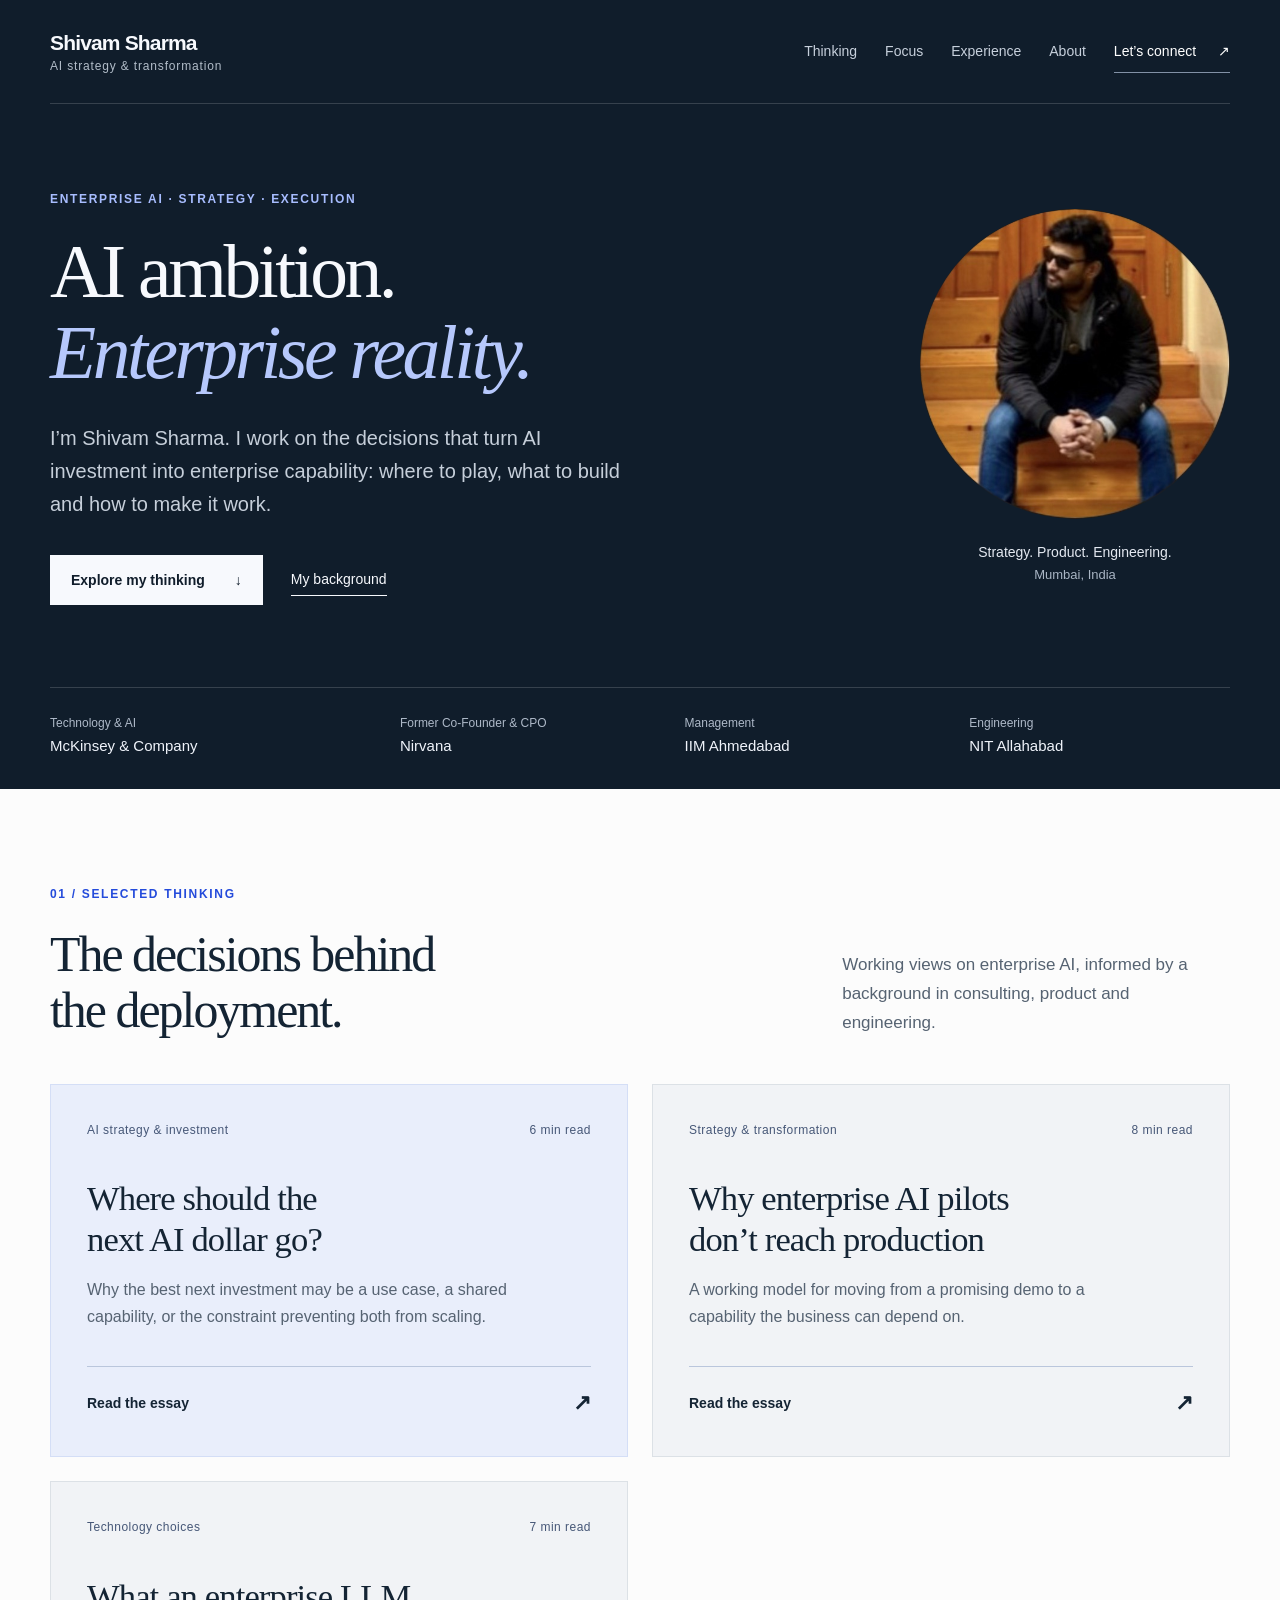
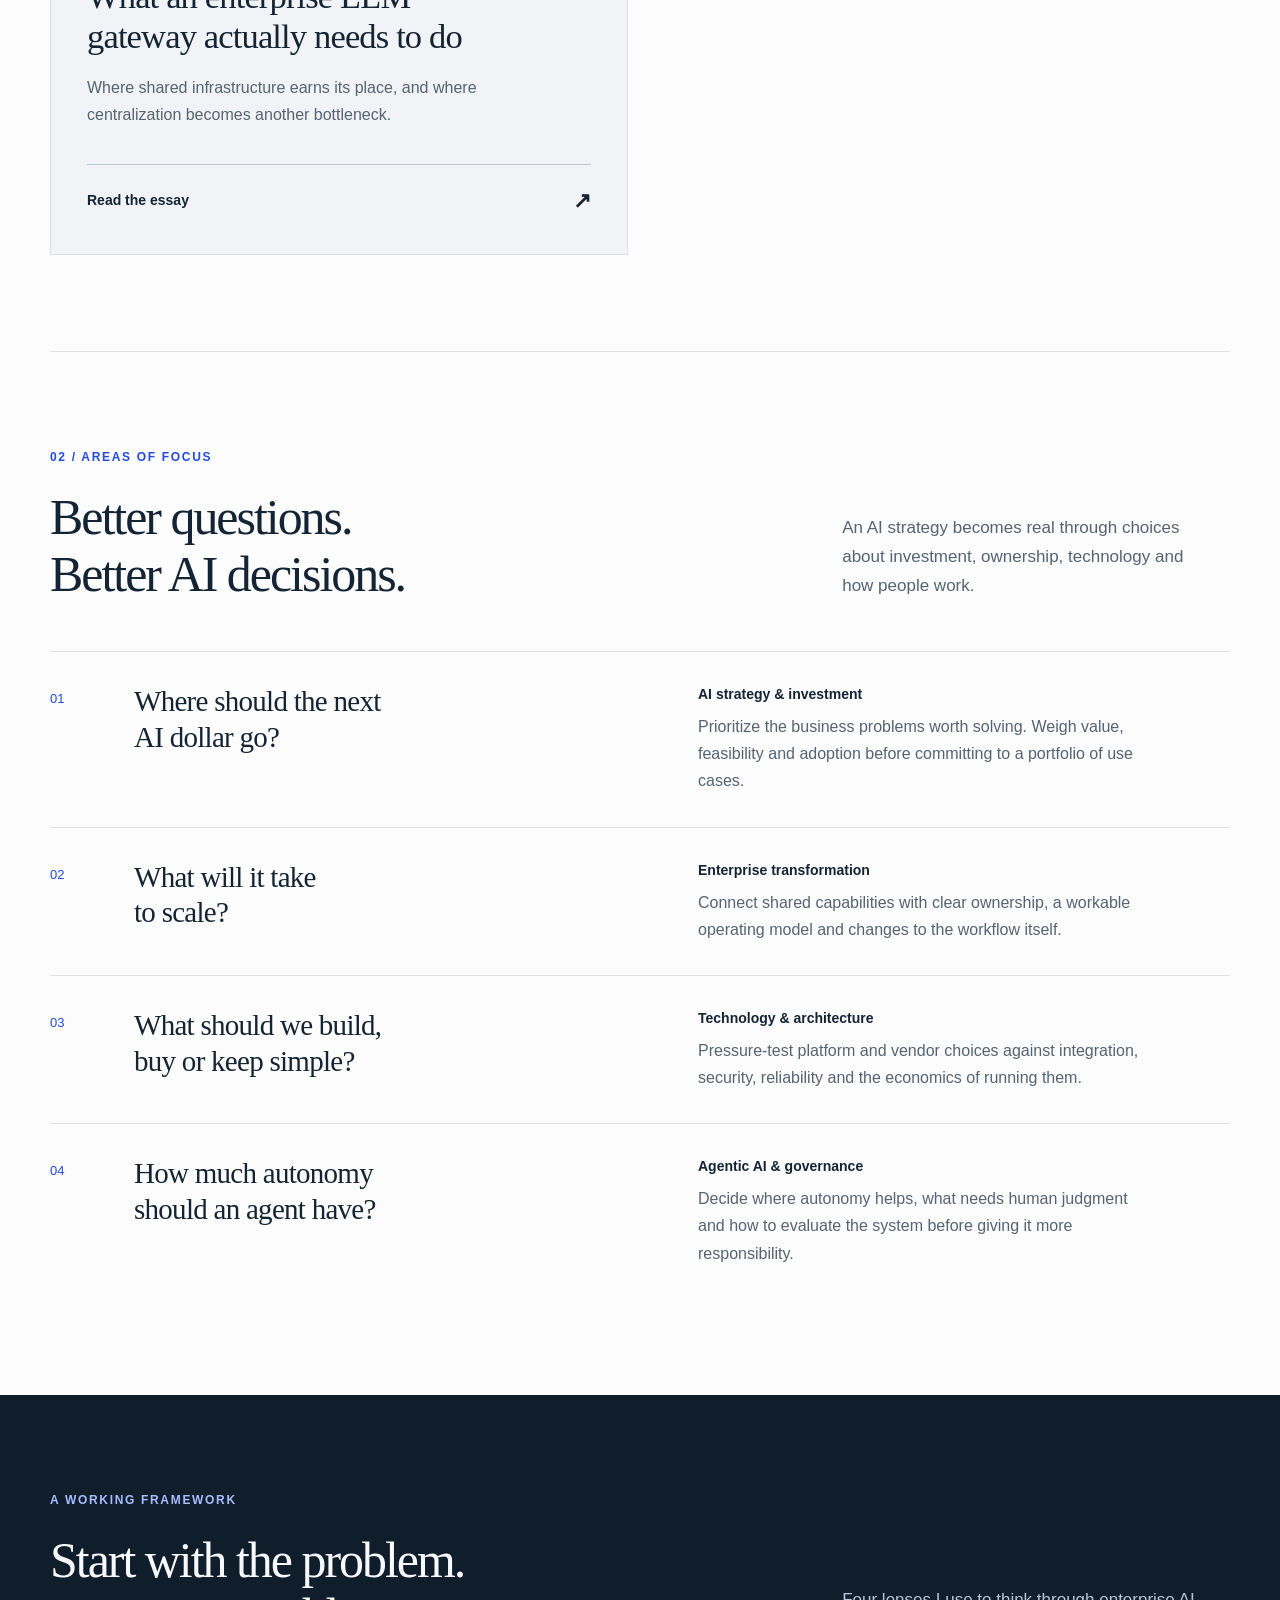
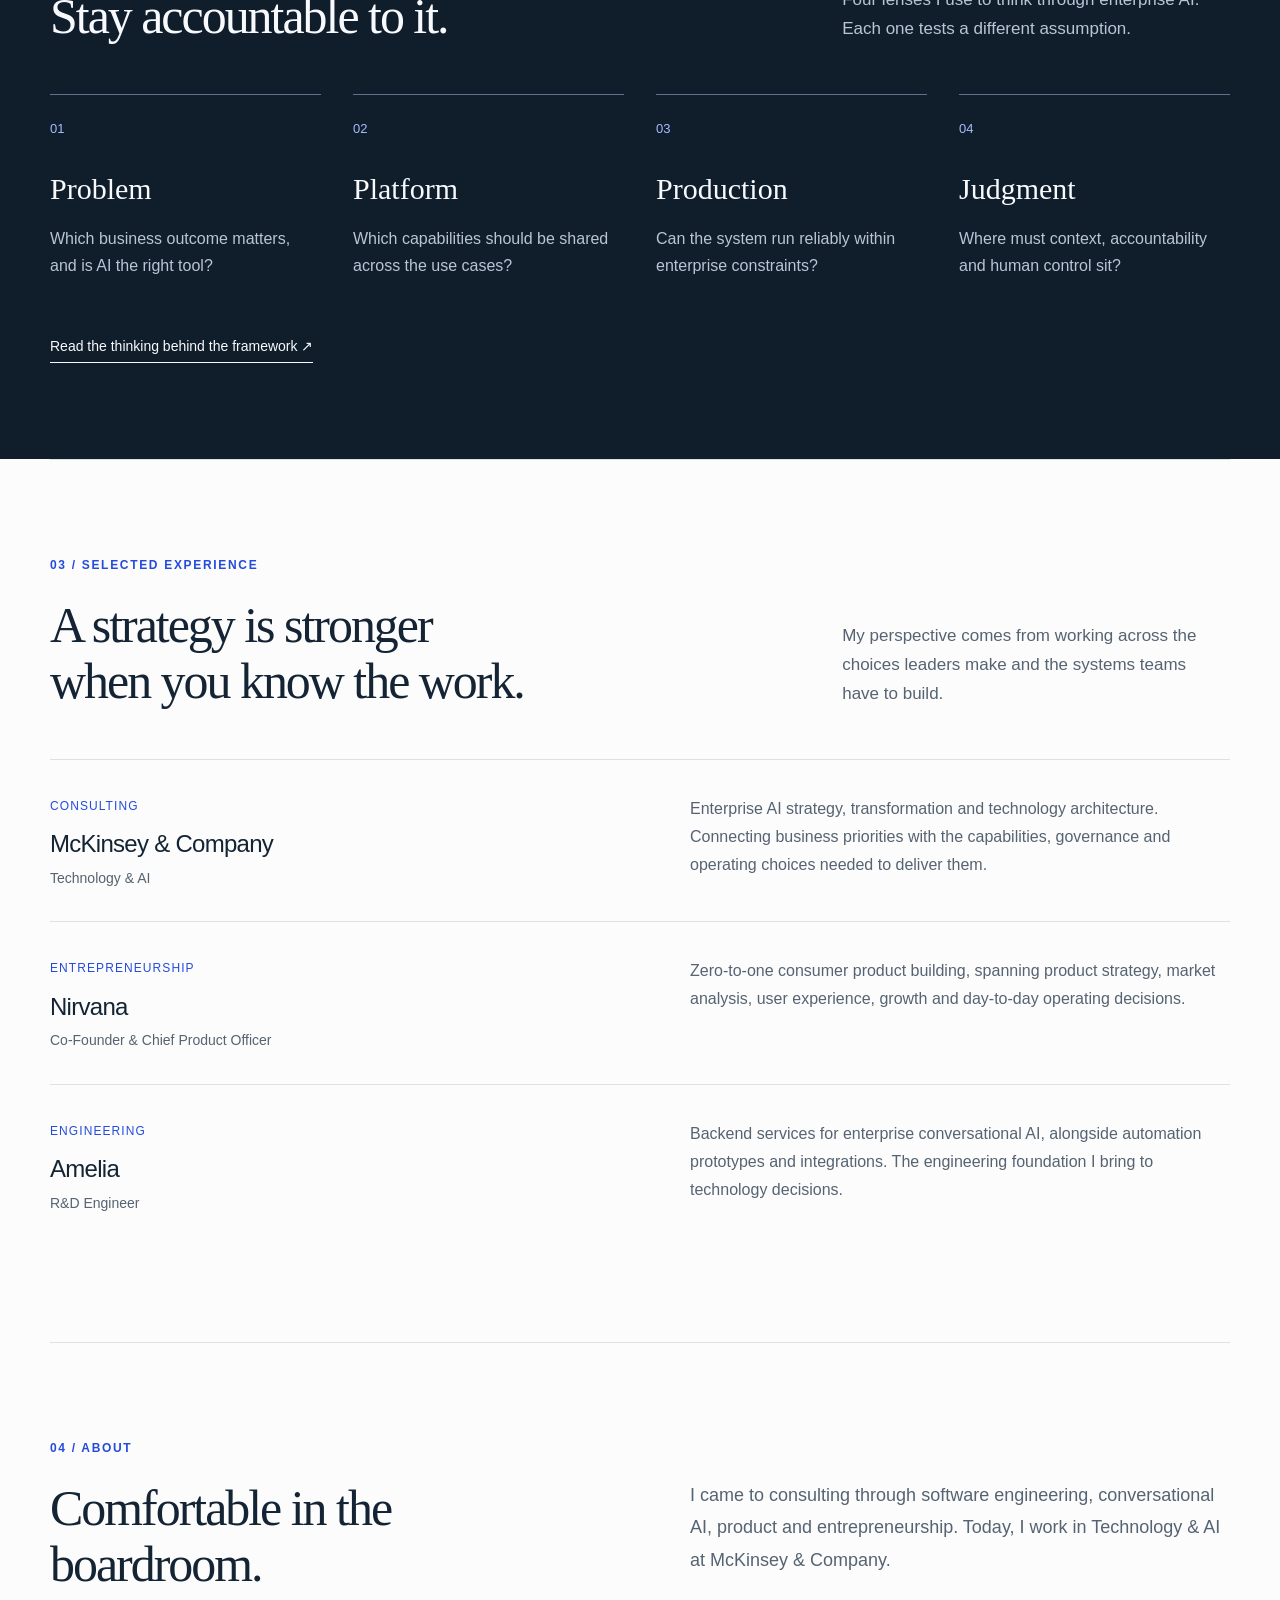
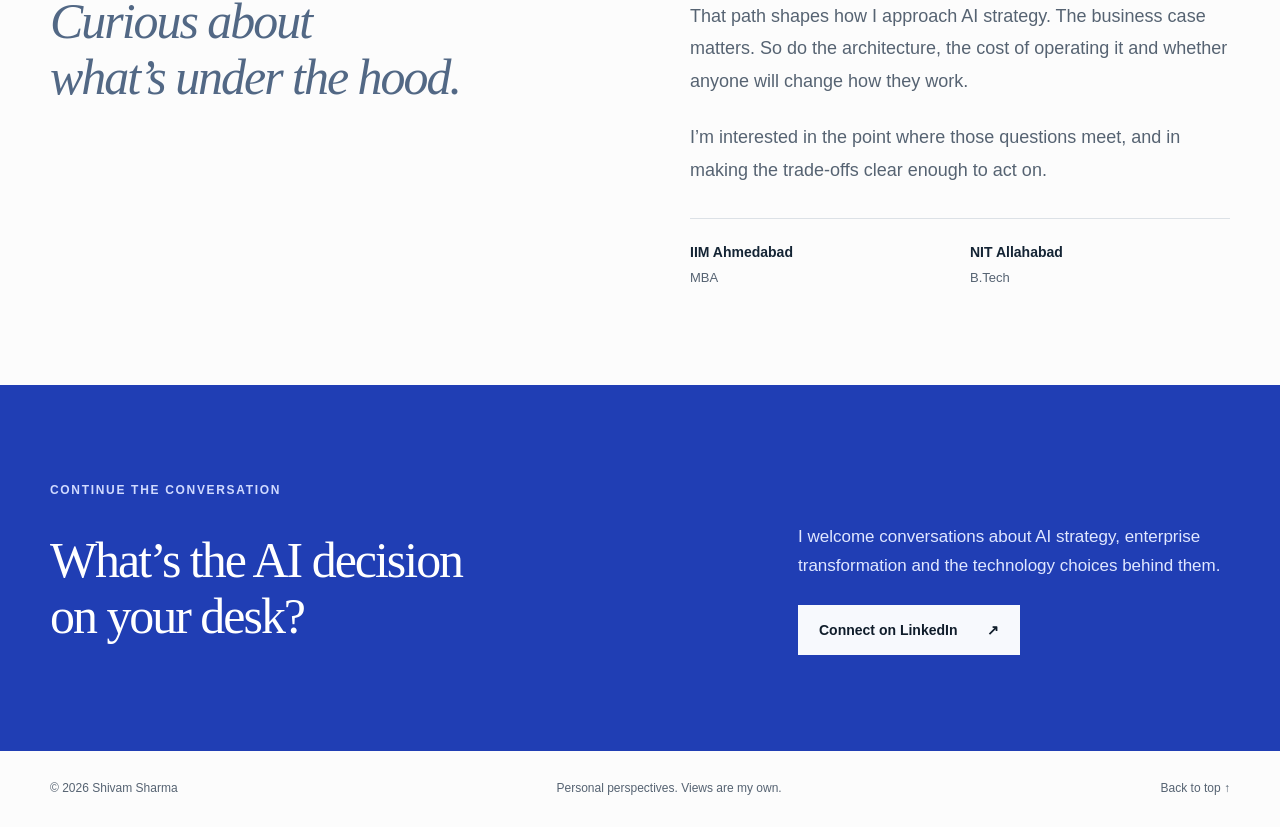
==== commit d5ec03f8: "Feature AI investment strategy essay" ====
--- a/index.html
+++ b/index.html
@@ -1,58 +1 @@
-<!doctype html><html lang="en"><head><meta charset="utf-8"/><meta name="viewport" content="width=device-width,initial-scale=1"/><title>Shivam Sharma | Enterprise AI Strategy & Transformation</title><meta name="description" content="Shivam Sharma works across enterprise AI strategy, AI transformation and technology strategy, with hands-on depth in AI architecture and engineering. Technology & AI at McKinsey, former founder and CPO, IIM Ahmedabad alumnus."/><meta name="robots" content="index,follow,max-image-preview:large,max-snippet:-1,max-video-preview:-1"/><meta name="author" content="Shivam Sharma"/><link rel="canonical" href="https://shivamsharma-site.vercel.app/"/><meta property="og:type" content="website"/><meta property="og:title" content="Shivam Sharma | Enterprise AI Strategy & Transformation"/><meta property="og:description" content="Enterprise AI strategy, AI transformation and technology strategy, backed by architecture and engineering depth."/><meta property="og:url" content="https://shivamsharma-site.vercel.app/"/><meta property="og:image" content="https://shivamsharma-site.vercel.app/IMG_3838.jpeg"/><meta property="og:locale" content="en_IN"/><meta name="twitter:card" content="summary_large_image"/><meta name="twitter:image" content="https://shivamsharma-site.vercel.app/IMG_3838.jpeg"/><meta name="theme-color" content="#101d2b"/><link rel="stylesheet" href="styles.css"/><script type="application/ld+json">{"@context":"https://schema.org","@type":"ProfilePage","url":"https://shivamsharma-site.vercel.app/","mainEntity":{"@type":"Person","name":"Shivam Sharma","alternateName":"moderntao","url":"https://shivamsharma-site.vercel.app/","image":"https://shivamsharma-site.vercel.app/IMG_3838.jpeg","sameAs":["https://www.linkedin.com/in/moderntao","https://github.com/shivamalpha"],"jobTitle":"Technology and AI Consultant","worksFor":{"@type":"Organization","name":"McKinsey & Company"},"alumniOf":[{"@type":"CollegeOrUniversity","name":"Indian Institute of Management Ahmedabad"},{"@type":"CollegeOrUniversity","name":"NIT Allahabad"}],"knowsAbout":["Enterprise AI strategy","AI transformation","Technology strategy","Generative AI strategy","Agentic AI","AI architecture","LLM gateways","AI governance","AI risk and safety","Enterprise architecture","Product management","Software engineering"]}}</script></head>
-<body>
-<a class="skip-link" href="#main">Skip to content</a>
-<div class="opening" id="top">
-<header class="site-header">
-  <a class="brand" href="#top" aria-label="Shivam Sharma home">Shivam Sharma<span>AI strategy & transformation</span></a>
-  <nav aria-label="Primary navigation"><a href="#writing">Thinking</a><a href="#focus">Focus</a><a href="#work">Experience</a><a href="#about">About</a><a class="nav-contact" href="#contact">Let’s connect <span aria-hidden="true">↗</span></a></nav>
-</header>
-</div>
-<main id="main">
-<div class="opening">
-<section class="hero section">
-  <div class="hero-main">
-    <p class="eyebrow">Enterprise AI · Strategy · Execution</p>
-    <h1>AI ambition.<br><em>Enterprise reality.</em></h1>
-    <p class="hero-copy">I’m Shivam Sharma. I work on the decisions that turn AI investment into enterprise capability: where to play, what to build and how to make it work.</p>
-    <div class="hero-actions"><a class="button primary" href="#writing">Explore my thinking <span aria-hidden="true">↓</span></a><a class="text-link" href="#about">My background</a></div>
-  </div>
-  <aside class="hero-side" aria-label="About Shivam Sharma">
-    <div class="portrait-shell"><img src="IMG_3838.jpeg" alt="Shivam Sharma" width="519" height="519" fetchpriority="high" /></div>
-    <p class="portrait-caption"><span>Strategy. Product. Engineering.</span>Mumbai, India</p>
-  </aside>
-</section>
-<div class="credential-strip section"><p>Technology & AI<br><strong>McKinsey & Company</strong></p><p>Former Co-Founder & CPO<br><strong>Nirvana</strong></p><p>Management<br><strong>IIM Ahmedabad</strong></p><p>Engineering<br><strong>NIT Allahabad</strong></p></div>
-</div>
-<section id="writing" class="section writing-section">
-  <div class="section-heading-row"><div><p class="section-label">01 / Selected thinking</p><h2>The decisions behind<br>the deployment.</h2></div><p>Working views on enterprise AI, informed by a background in consulting, product and engineering.</p></div>
-  <div class="writing-grid">
-    <a class="essay-card essay-lead" href="enterprise-ai-pilots-production.html"><div class="essay-meta"><span>Strategy & transformation</span><span>8 min read</span></div><h3>Why enterprise AI pilots don’t reach production</h3><p>A working model for moving from a promising demo to a capability the business can depend on.</p><span class="essay-cta">Read the essay <span aria-hidden="true">↗</span></span></a>
-    <a class="essay-card" href="enterprise-llm-gateway.html"><div class="essay-meta"><span>Technology choices</span><span>7 min read</span></div><h3>What an enterprise LLM gateway actually needs to do</h3><p>Where shared infrastructure earns its place, and where centralization becomes another bottleneck.</p><span class="essay-cta">Read the essay <span aria-hidden="true">↗</span></span></a>
-  </div>
-</section>
-<section id="focus" class="section focus-section">
-  <div class="section-heading-row"><div><p class="section-label">02 / Areas of focus</p><h2>Better questions.<br>Better AI decisions.</h2></div><p>An AI strategy becomes real through choices about investment, ownership, technology and how people work.</p></div>
-  <div class="focus-list">
-    <article><span class="row-number">01</span><h3>Where should the next<br>AI dollar go?</h3><div><h4>AI strategy & investment</h4><p>Prioritize the business problems worth solving. Weigh value, feasibility and adoption before committing to a portfolio of use cases.</p></div></article>
-    <article><span class="row-number">02</span><h3>What will it take<br>to scale?</h3><div><h4>Enterprise transformation</h4><p>Connect shared capabilities with clear ownership, a workable operating model and changes to the workflow itself.</p></div></article>
-    <article><span class="row-number">03</span><h3>What should we build,<br>buy or keep simple?</h3><div><h4>Technology & architecture</h4><p>Pressure-test platform and vendor choices against integration, security, reliability and the economics of running them.</p></div></article>
-    <article><span class="row-number">04</span><h3>How much autonomy<br>should an agent have?</h3><div><h4>Agentic AI & governance</h4><p>Decide where autonomy helps, what needs human judgment and how to evaluate the system before giving it more responsibility.</p></div></article>
-  </div>
-</section>
-<section class="framework-band"><div class="section">
-  <div class="section-heading-row"><div><p class="section-label">A working framework</p><h2>Start with the problem.<br>Stay accountable to it.</h2></div><p>Four lenses I use to think through enterprise AI. Each one tests a different assumption.</p></div>
-  <div class="framework-grid"><div><span>01</span><h3>Problem</h3><p>Which business outcome matters, and is AI the right tool?</p></div><div><span>02</span><h3>Platform</h3><p>Which capabilities should be shared across the use cases?</p></div><div><span>03</span><h3>Production</h3><p>Can the system run reliably within enterprise constraints?</p></div><div><span>04</span><h3>Judgment</h3><p>Where must context, accountability and human control sit?</p></div></div>
-  <a class="text-link" href="enterprise-ai-pilots-production.html">Read the thinking behind the framework <span aria-hidden="true">↗</span></a>
-</div></section>
-<section id="work" class="section experience-section">
-  <div class="section-heading-row"><div><p class="section-label">03 / Selected experience</p><h2>A strategy is stronger<br>when you know the work.</h2></div><p>My perspective comes from working across the choices leaders make and the systems teams have to build.</p></div>
-  <div class="experience-list"><article><div><span class="experience-type">Consulting</span><h3>McKinsey & Company</h3><p class="role">Technology & AI</p></div><p>Enterprise AI strategy, transformation and technology architecture. Connecting business priorities with the capabilities, governance and operating choices needed to deliver them.</p></article><article><div><span class="experience-type">Entrepreneurship</span><h3>Nirvana</h3><p class="role">Co-Founder & Chief Product Officer</p></div><p>Zero-to-one consumer product building, spanning product strategy, market analysis, user experience, growth and day-to-day operating decisions.</p></article><article><div><span class="experience-type">Engineering</span><h3>Amelia</h3><p class="role">R&D Engineer</p></div><p>Backend services for enterprise conversational AI, alongside automation prototypes and integrations. The engineering foundation I bring to technology decisions.</p></article></div>
-</section>
-<section id="about" class="section about-section">
-  <div><p class="section-label">04 / About</p><h2>Comfortable in the<br>boardroom.<br><em>Curious about<br>what’s under the hood.</em></h2></div>
-  <div class="prose"><p>I came to consulting through software engineering, conversational AI, product and entrepreneurship. Today, I work in Technology & AI at McKinsey & Company.</p><p>That path shapes how I approach AI strategy. The business case matters. So do the architecture, the cost of operating it and whether anyone will change how they work.</p><p>I’m interested in the point where those questions meet, and in making the trade-offs clear enough to act on.</p><div class="education"><p><strong>IIM Ahmedabad</strong><span>MBA</span></p><p><strong>NIT Allahabad</strong><span>B.Tech</span></p></div></div>
-</section>
-<section id="contact" class="contact-band"><div class="section contact"><p class="section-label">Continue the conversation</p><div class="contact-grid"><h2>What’s the AI decision<br>on your desk?</h2><div><p>I welcome conversations about AI strategy, enterprise transformation and the technology choices behind them.</p><a class="button primary" href="https://www.linkedin.com/in/moderntao" target="_blank" rel="noopener noreferrer">Connect on LinkedIn <span aria-hidden="true">↗</span></a></div></div></div></section>
-</main>
-<footer><span>© 2026 Shivam Sharma</span><span>Personal perspectives. Views are my own.</span><a href="#top">Back to top ↑</a></footer>
-</body></html>+<!doctype html><html lang="en"><head><meta charset="utf-8"/><meta name="viewport" content="width=device-width,initial-scale=1"/><title>Shivam Sharma | Enterprise AI Strategy & Transformation</title><meta name="description" content="Shivam Sharma works across enterprise AI strategy, AI transformation and technology strategy, with hands-on depth in AI architecture and engineering. Technology & AI at McKinsey, former founder and CPO, IIM Ahmedabad alumnus."/><meta name="robots" content="index,follow,max-image-preview:large,max-snippet:-1,max-video-preview:-1"/><meta name="author" content="Shivam Sharma"/><link rel="canonical" href="https://shivamsharma-site.vercel.app/"/><meta property="og:type" content="website"/><meta property="og:title" content="Shivam Sharma | Enterprise AI Strategy & Transformation"/><meta property="og:description" content="Enterprise AI strategy, AI transformation and technology strategy, backed by architecture and engineering depth."/><meta property="og:url" content="https://shivamsharma-site.vercel.app/"/><meta property="og:image" content="https://shivamsharma-site.vercel.app/IMG_3838.jpeg"/><meta property="og:locale" content="en_IN"/><meta name="twitter:card" content="summary_large_image"/><meta name="twitter:image" content="https://shivamsharma-site.vercel.app/IMG_3838.jpeg"/><meta name="theme-color" content="#101d2b"/><link rel="stylesheet" href="styles.css"/><script type="application/ld+json">{"@context":"https://schema.org","@type":"ProfilePage","url":"https://shivamsharma-site.vercel.app/","mainEntity":{"@type":"Person","name":"Shivam Sharma","alternateName":"moderntao","url":"https://shivamsharma-site.vercel.app/","image":"https://shivamsharma-site.vercel.app/IMG_3838.jpeg","sameAs":["https://www.linkedin.com/in/moderntao","https://github.com/shivamalpha"],"jobTitle":"Technology and AI Consultant","worksFor":{"@type":"Organization","name":"McKinsey & Company"},"alumniOf":[{"@type":"CollegeOrUniversity","name":"Indian Institute of Management Ahmedabad"},{"@type":"CollegeOrUniversity","name":"NIT Allahabad"}],"knowsAbout":["Enterprise AI strategy","AI transformation","Technology strategy","Generative AI strategy","Agentic AI","AI architecture","LLM gateways","AI governance","AI risk and safety","Enterprise architecture","Product management","Software engineering"]}}</script></head><body><a class="skip-link" href="#main">Skip to content</a><div class="opening" id="top"><header class="site-header"><a class="brand" href="#top" aria-label="Shivam Sharma home">Shivam Sharma<span>AI strategy & transformation</span></a><nav aria-label="Primary navigation"><a href="#writing">Thinking</a><a href="#focus">Focus</a><a href="#work">Experience</a><a href="#about">About</a><a class="nav-contact" href="#contact">Let’s connect <span aria-hidden="true">↗</span></a></nav></header></div><main id="main"><div class="opening"><section class="hero section"><div class="hero-main"><p class="eyebrow">Enterprise AI · Strategy · Execution</p><h1>AI ambition. <br><em>Enterprise reality.</em></h1><p class="hero-copy">I’m Shivam Sharma. I work on the decisions that turn AI investment into enterprise capability: where to play, what to build and how to make it work.</p><div class="hero-actions"><a class="button primary" href="#writing">Explore my thinking <span aria-hidden="true">↓</span></a><a class="text-link" href="#about">My background</a></div></div><aside class="hero-side" aria-label="About Shivam Sharma"><div class="portrait-shell"><img src="IMG_3838.jpeg" alt="Shivam Sharma" width="519" height="519" fetchpriority="high" /></div><p class="portrait-caption"><span>Strategy. Product. Engineering.</span>Mumbai, India</p></aside></section><div class="credential-strip section"><p>Technology & AI <br><strong>McKinsey & Company</strong></p><p>Former Co-Founder & CPO <br><strong>Nirvana</strong></p><p>Management <br><strong>IIM Ahmedabad</strong></p><p>Engineering <br><strong>NIT Allahabad</strong></p></div></div><section id="writing" class="section writing-section"><div class="section-heading-row"><div><p class="section-label">01 / Selected thinking</p><h2>The decisions behind <br>the deployment.</h2></div><p>Working views on enterprise AI, informed by a background in consulting, product and engineering.</p></div><div class="writing-grid"><a class="essay-card essay-lead" href="where-next-ai-dollar.html"><div class="essay-meta"><span>AI strategy & investment</span><span>6 min read</span></div><h3>Where should the next AI dollar go?</h3><p>Why the best next investment may be a use case, a shared capability, or the constraint preventing both from scaling.</p><span class="essay-cta">Read the essay <span aria-hidden="true">↗</span></span></a><a class="essay-card" href="enterprise-ai-pilots-production.html"><div class="essay-meta"><span>Strategy & transformation</span><span>8 min read</span></div><h3>Why enterprise AI pilots don’t reach production</h3><p>A working model for moving from a promising demo to a capability the business can depend on.</p><span class="essay-cta">Read the essay <span aria-hidden="true">↗</span></span></a><a class="essay-card" href="enterprise-llm-gateway.html"><div class="essay-meta"><span>Technology choices</span><span>7 min read</span></div><h3>What an enterprise LLM gateway actually needs to do</h3><p>Where shared infrastructure earns its place, and where centralization becomes another bottleneck.</p><span class="essay-cta">Read the essay <span aria-hidden="true">↗</span></span></a></div></section><section id="focus" class="section focus-section"><div class="section-heading-row"><div><p class="section-label">02 / Areas of focus</p><h2>Better questions. <br>Better AI decisions.</h2></div><p>An AI strategy becomes real through choices about investment, ownership, technology and how people work.</p></div><div class="focus-list"><article><span class="row-number">01</span><h3>Where should the next <br>AI dollar go?</h3><div><h4>AI strategy & investment</h4><p>Prioritize the business problems worth solving. Weigh value, feasibility and adoption before committing to a portfolio of use cases.</p></div></article><article><span class="row-number">02</span><h3>What will it take <br>to scale?</h3><div><h4>Enterprise transformation</h4><p>Connect shared capabilities with clear ownership, a workable operating model and changes to the workflow itself.</p></div></article><article><span class="row-number">03</span><h3>What should we build, <br>buy or keep simple?</h3><div><h4>Technology & architecture</h4><p>Pressure-test platform and vendor choices against integration, security, reliability and the economics of running them.</p></div></article><article><span class="row-number">04</span><h3>How much autonomy <br>should an agent have?</h3><div><h4>Agentic AI & governance</h4><p>Decide where autonomy helps, what needs human judgment and how to evaluate the system before giving it more responsibility.</p></div></article></div></section><section class="framework-band"><div class="section"><div class="section-heading-row"><div><p class="section-label">A working framework</p><h2>Start with the problem. <br>Stay accountable to it.</h2></div><p>Four lenses I use to think through enterprise AI. Each one tests a different assumption.</p></div><div class="framework-grid"><div><span>01</span><h3>Problem</h3><p>Which business outcome matters, and is AI the right tool?</p></div><div><span>02</span><h3>Platform</h3><p>Which capabilities should be shared across the use cases?</p></div><div><span>03</span><h3>Production</h3><p>Can the system run reliably within enterprise constraints?</p></div><div><span>04</span><h3>Judgment</h3><p>Where must context, accountability and human control sit?</p></div></div><a class="text-link" href="enterprise-ai-pilots-production.html">Read the thinking behind the framework <span aria-hidden="true">↗</span></a></div></section><section id="work" class="section experience-section"><div class="section-heading-row"><div><p class="section-label">03 / Selected experience</p><h2>A strategy is stronger <br>when you know the work.</h2></div><p>My perspective comes from working across the choices leaders make and the systems teams have to build.</p></div><div class="experience-list"><article><div><span class="experience-type">Consulting</span><h3>McKinsey & Company</h3><p class="role">Technology & AI</p></div><p>Enterprise AI strategy, transformation and technology architecture. Connecting business priorities with the capabilities, governance and operating choices needed to deliver them.</p></article><article><div><span class="experience-type">Entrepreneurship</span><h3>Nirvana</h3><p class="role">Co-Founder & Chief Product Officer</p></div><p>Zero-to-one consumer product building, spanning product strategy, market analysis, user experience, growth and day-to-day operating decisions.</p></article><article><div><span class="experience-type">Engineering</span><h3>Amelia</h3><p class="role">R&D Engineer</p></div><p>Backend services for enterprise conversational AI, alongside automation prototypes and integrations. The engineering foundation I bring to technology decisions.</p></article></div></section><section id="about" class="section about-section"><div><p class="section-label">04 / About</p><h2>Comfortable in the <br>boardroom. <br><em>Curious about <br>what’s under the hood.</em></h2></div><div class="prose"><p>I came to consulting through software engineering, conversational AI, product and entrepreneurship. Today, I work in Technology & AI at McKinsey & Company.</p><p>That path shapes how I approach AI strategy. The business case matters. So do the architecture, the cost of operating it and whether anyone will change how they work.</p><p>I’m interested in the point where those questions meet, and in making the trade-offs clear enough to act on.</p><div class="education"><p><strong>IIM Ahmedabad</strong><span>MBA</span></p><p><strong>NIT Allahabad</strong><span>B.Tech</span></p></div></div></section><section id="contact" class="contact-band"><div class="section contact"><p class="section-label">Continue the conversation</p><div class="contact-grid"><h2>What’s the AI decision <br>on your desk?</h2><div><p>I welcome conversations about AI strategy, enterprise transformation and the technology choices behind them.</p><a class="button primary" href="https://www.linkedin.com/in/moderntao" target="_blank" rel="noopener noreferrer">Connect on LinkedIn <span aria-hidden="true">↗</span></a></div></div></div></section></main><footer><span>© 2026 Shivam Sharma</span><span>Personal perspectives. Views are my own.</span><a href="#top">Back to top ↑</a></footer></body></html>
